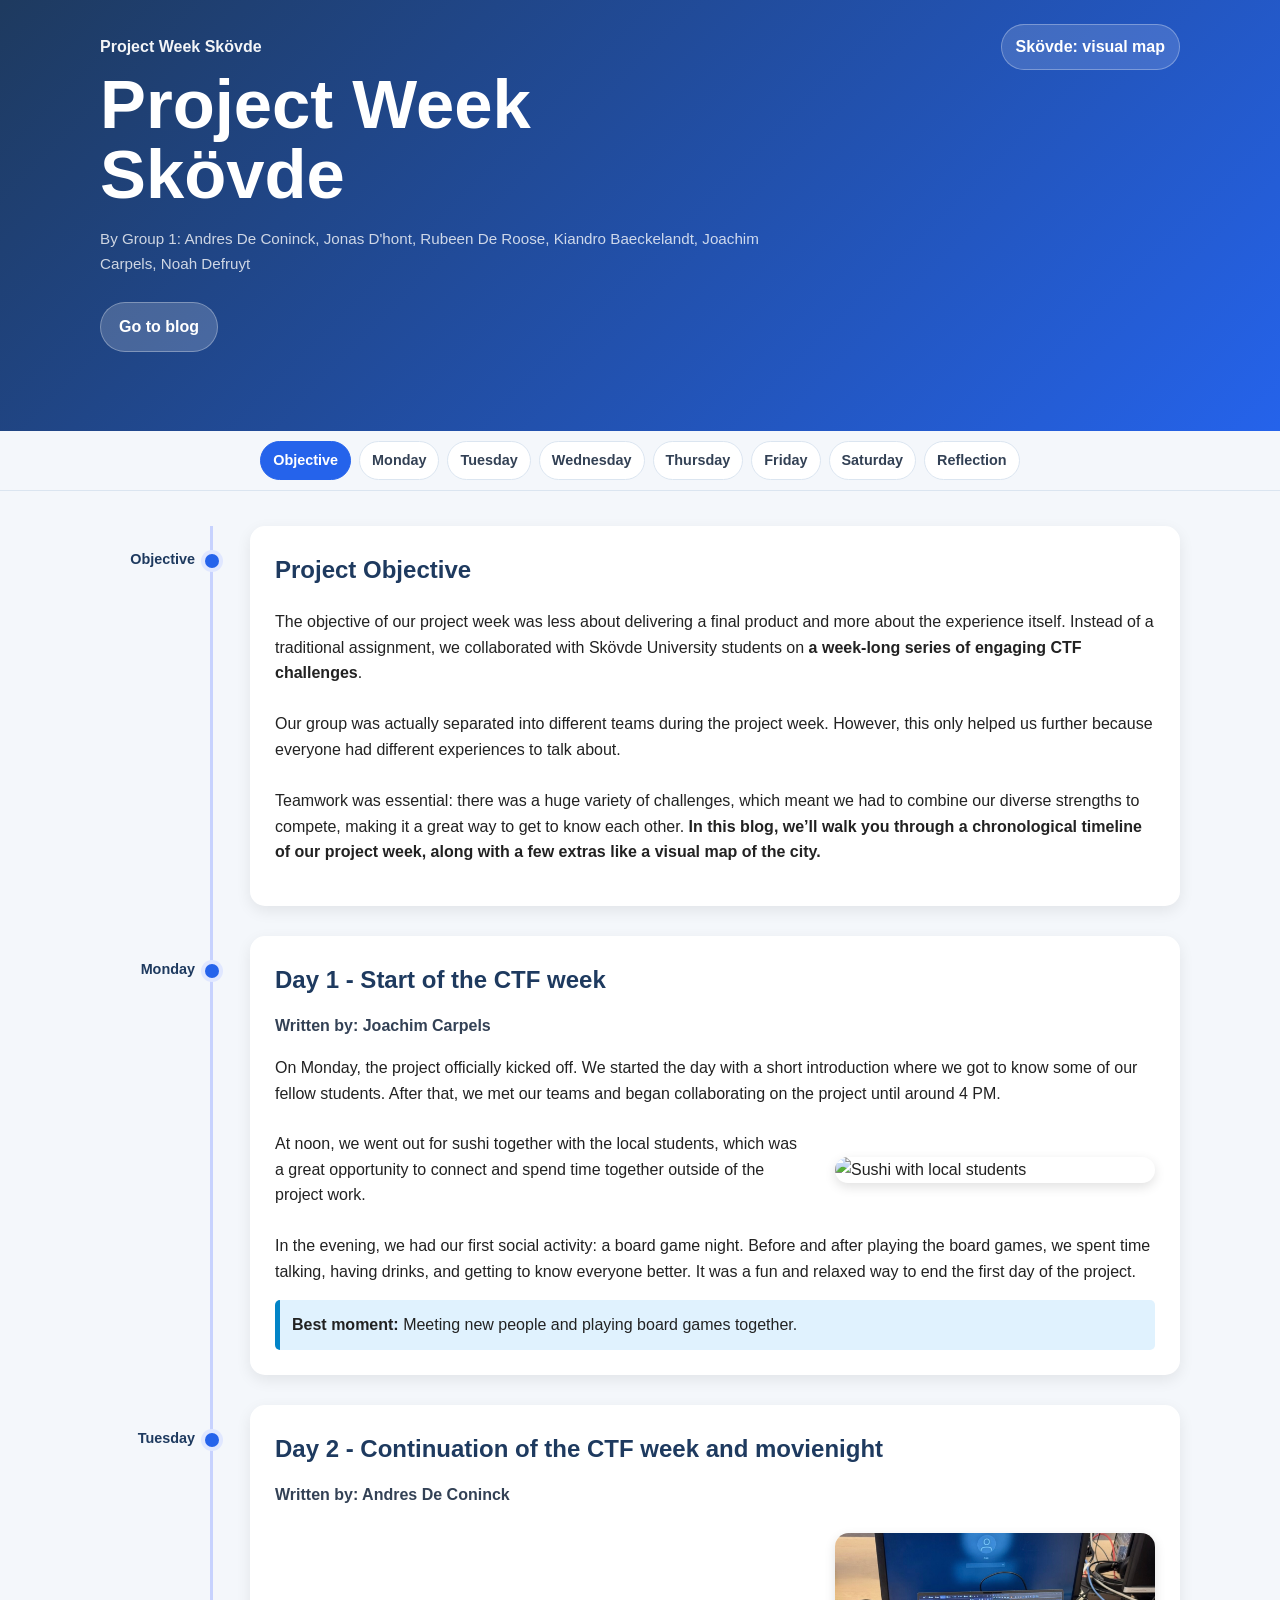
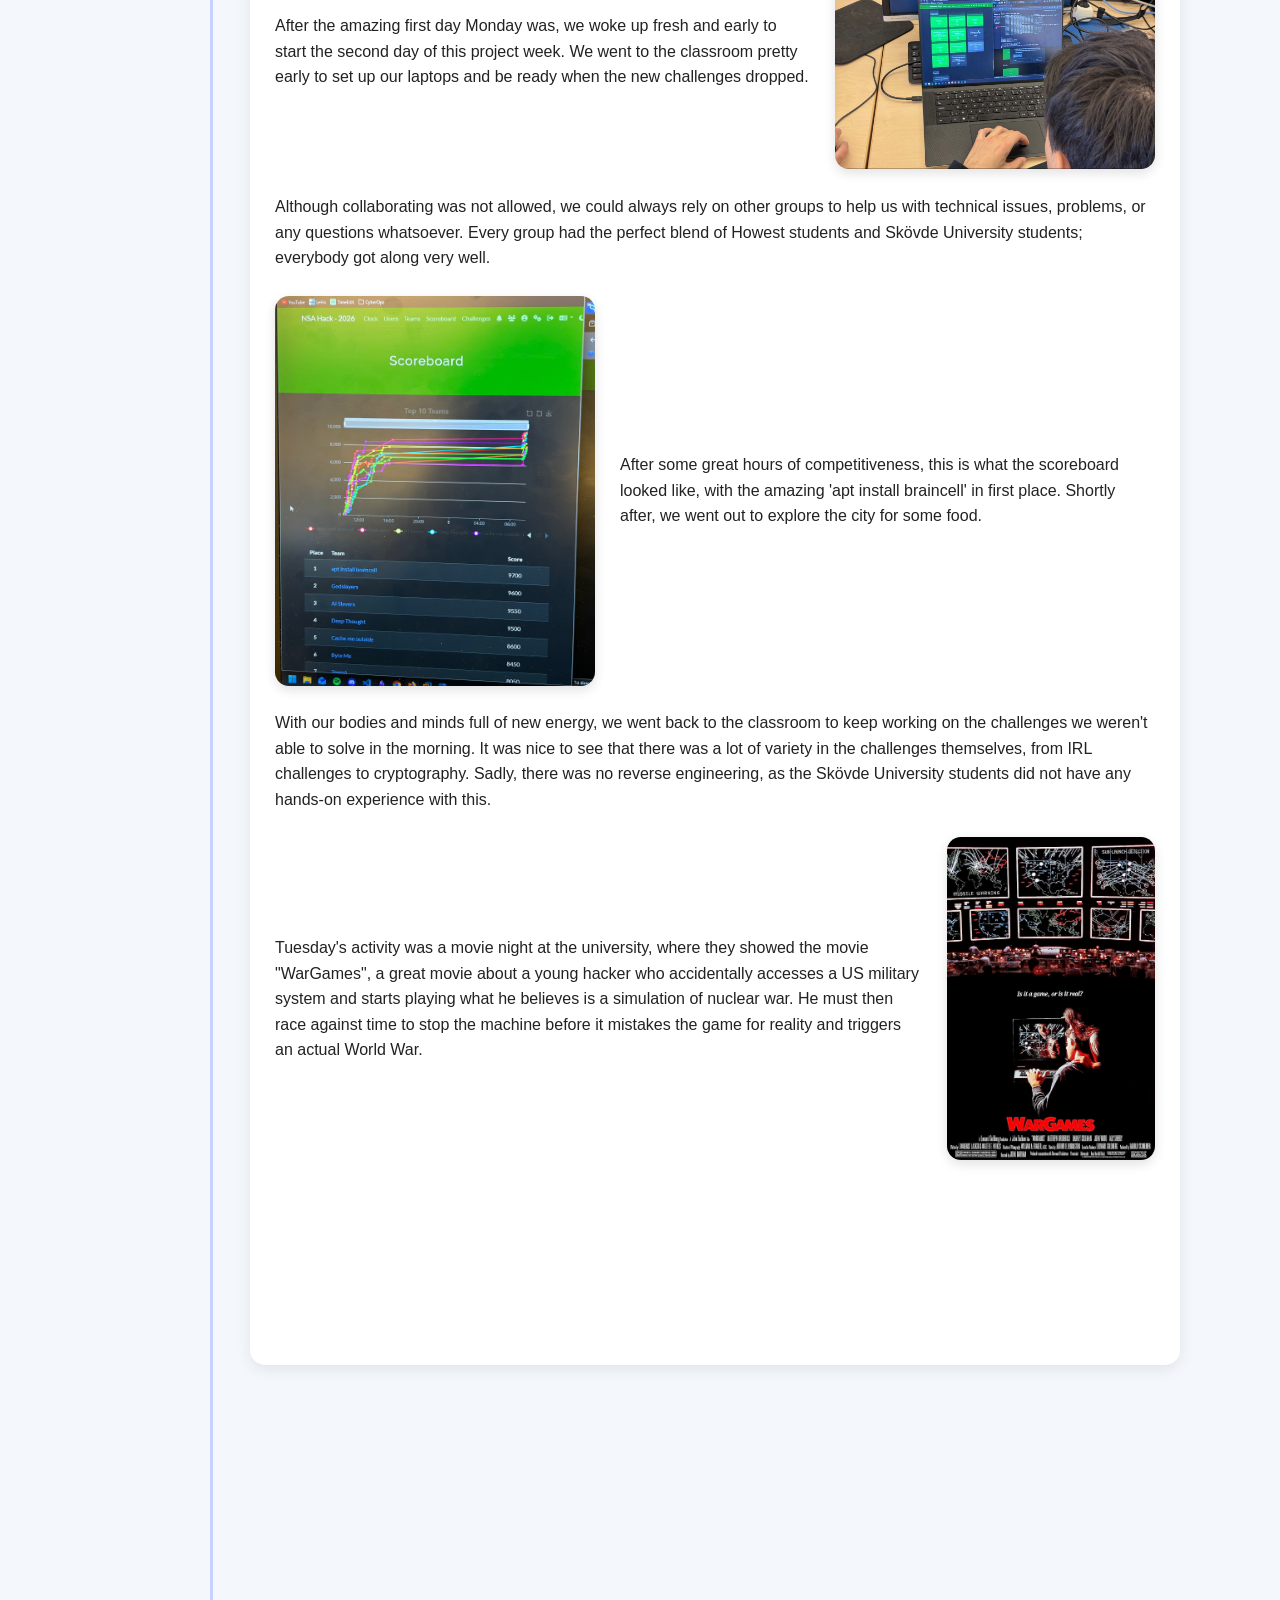
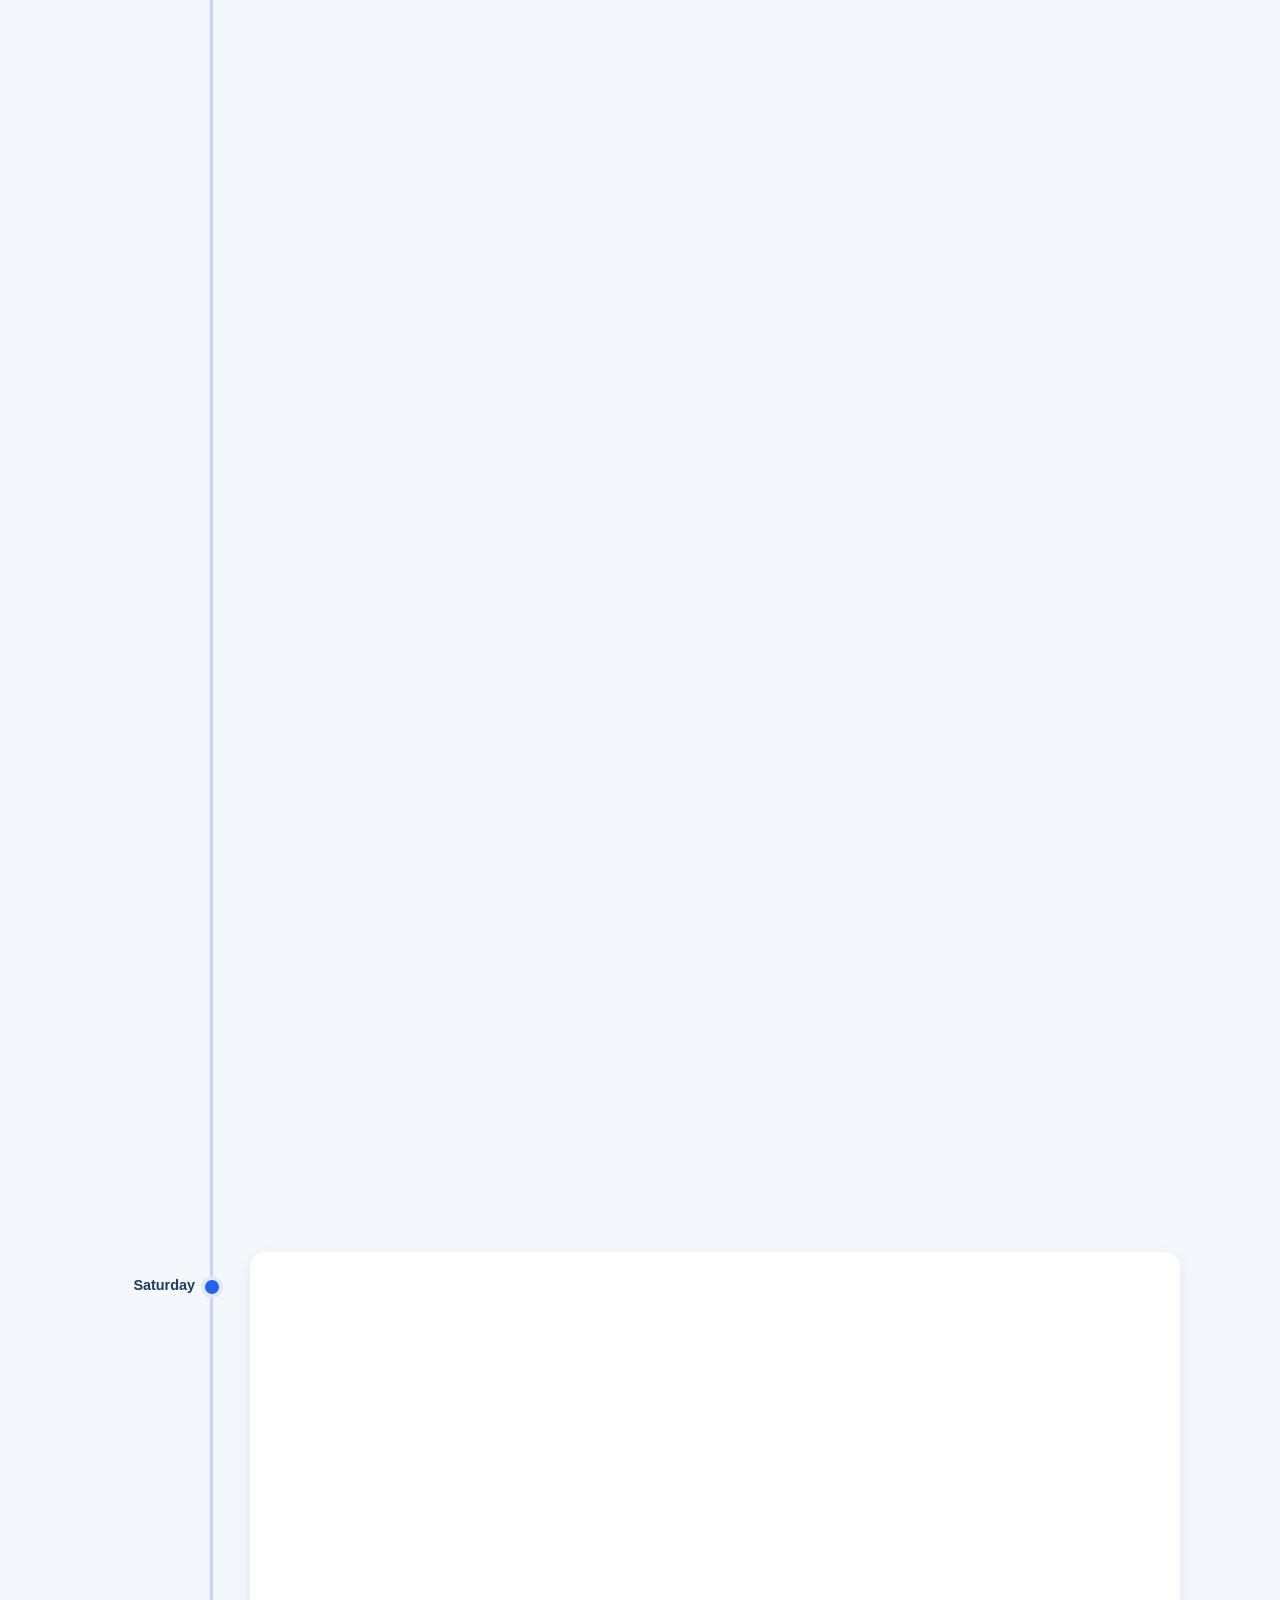
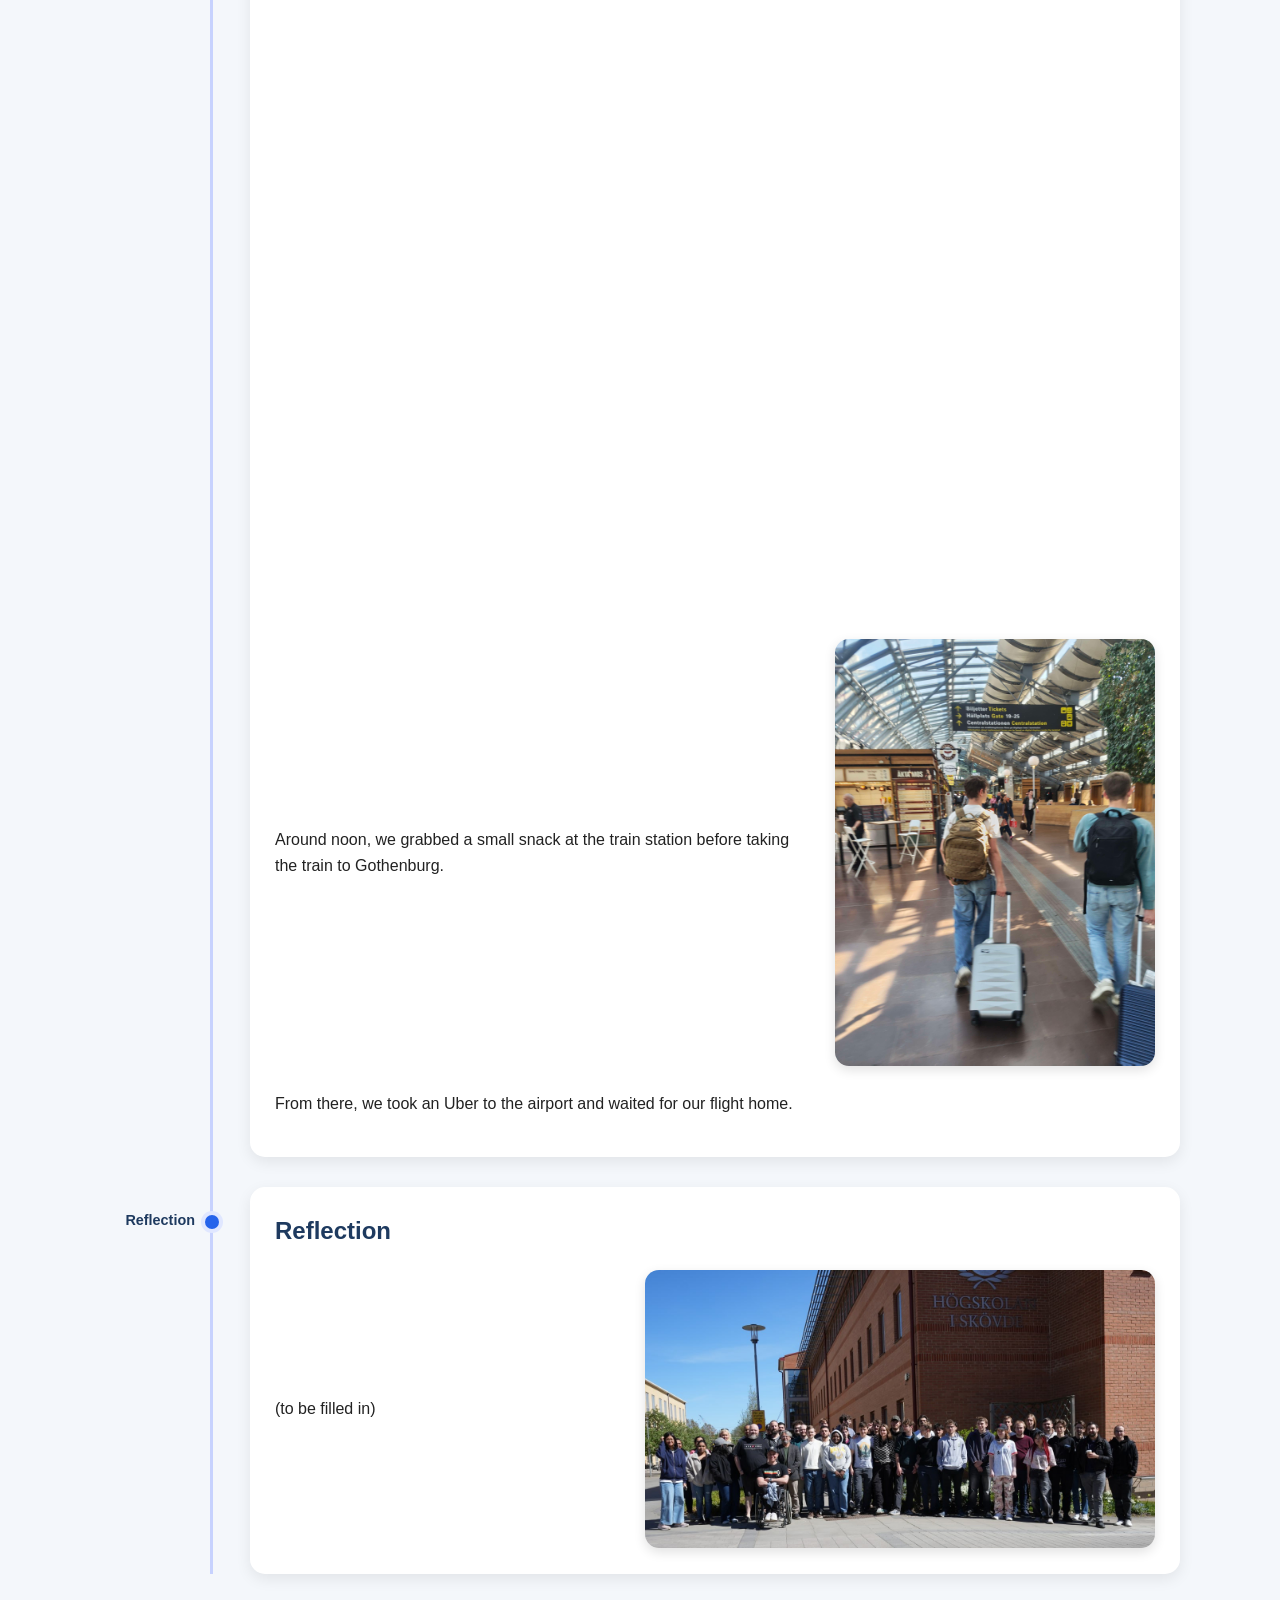
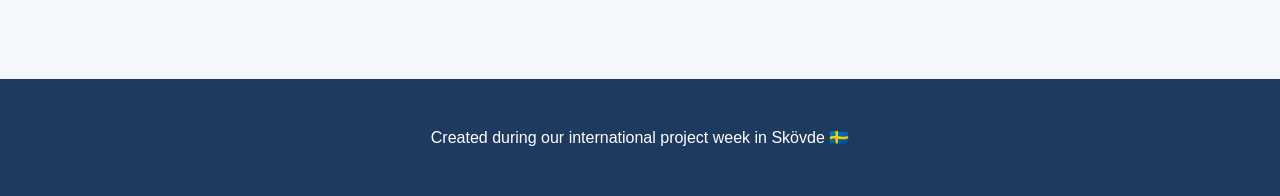
==== index.html @ 8e341cd7 "Animations added" ====
<!DOCTYPE html>
<html lang="en">
<head>
  <meta charset="UTF-8">
  <meta name="viewport" content="width=device-width, initial-scale=1.0">
  <title>Our International Project in Skövde</title>

  <style>
    body {
      font-family: Arial, sans-serif;
      background: #f4f7fb;
      color: #222;
      margin: 0;
      line-height: 1.6;
    }

    header {
      background: linear-gradient(135deg, #1e3a5f, #2563eb);
      color: white;
      padding: 24px 20px 72px;
    }

    .hero-inner {
      width: 90%;
      max-width: 1080px;
      margin: 0 auto;
    }

    .hero-top {
      display: flex;
      align-items: center;
      justify-content: space-between;
      gap: 12px;
    }

    .hero-brand {
      margin: 0;
      font-size: 1rem;
      font-weight: 700;
      opacity: 0.95;
    }

    .hero-kicker {
      margin: 64px 0 14px;
      font-size: 0.75rem;
      letter-spacing: 0.18em;
      text-transform: uppercase;
      color: #bfdbfe;
      font-weight: 700;
    }

    .hero-title {
      margin: 0;
      font-size: clamp(2.4rem, 6vw, 4.3rem);
      line-height: 1.03;
      max-width: 680px;
    }

    .hero-subtitle {
      margin: 18px 0 0;
      max-width: 680px;
      font-size: 1.12rem;
      color: rgba(255, 255, 255, 0.9);
    }

    .hero-author {
      margin: 16px 0 0;
      max-width: 680px;
      font-size: 0.95rem;
      color: rgba(255, 255, 255, 0.78);
    }

    .hero-cta-row {
      margin-top: 26px;
    }

    .hero-cta {
      display: inline-block;
      position: relative;
      overflow: hidden;
      text-decoration: none;
      font-weight: 700;
      background: rgba(255, 255, 255, 0.18);
      color: white;
      padding: 11px 18px;
      border-radius: 999px;
      border: 1px solid rgba(255, 255, 255, 0.3);
      transition: transform 0.18s ease, background 0.18s ease;
    }

    .hero-cta:hover {
      background: rgba(255, 255, 255, 0.28);
      transform: translateY(-1px);
    }

    .hero-cta:active {
      transform: scale(0.97);
    }

    .hero-cta.clicked {
      animation: ctaPulse 340ms ease;
    }

    .map-link {
      display: inline-block;
      background: rgba(255, 255, 255, 0.14);
      color: white;
      text-decoration: none;
      font-weight: 700;
      padding: 9px 14px;
      border-radius: 999px;
      border: 1px solid rgba(255, 255, 255, 0.3);
      transition: background 0.2s ease;
      white-space: nowrap;
    }

    .map-link:hover {
      background: rgba(255, 255, 255, 0.24);
    }

    .container {
      width: 90%;
      max-width: 1080px;
      margin: auto;
      padding: 35px 0;
    }

    .day-nav {
      position: sticky;
      top: 0;
      z-index: 1200;
      backdrop-filter: blur(6px);
      background: rgba(244, 247, 251, 0.92);
      border-bottom: 1px solid #dbe5f0;
    }

    .day-nav-inner {
      width: 90%;
      max-width: 1080px;
      margin: 0 auto;
      display: flex;
      justify-content: center;
      gap: 8px;
      overflow-x: auto;
      padding: 10px 0;
      scrollbar-width: thin;
    }

    .day-nav a {
      position: relative;
      overflow: hidden;
      text-decoration: none;
      color: #334155;
      font-weight: 700;
      font-size: 0.9rem;
      padding: 7px 12px;
      border-radius: 999px;
      white-space: nowrap;
      border: 1px solid #dbe5f0;
      background: white;
      transition: all 0.2s ease;
    }

    .day-nav a.active {
      color: white;
      background: #2563eb;
      border-color: #2563eb;
    }

    .day-nav a:active {
      transform: scale(0.97);
    }

    .day-nav a.clicked {
      animation: navPulse 280ms ease;
    }

    .timeline-page {
      position: relative;
      padding-left: 150px;
    }

    .timeline-page::before {
      content: "";
      position: absolute;
      left: 110px;
      top: 0;
      bottom: 0;
      width: 3px;
      background: #c7d2fe;
    }

    .day {
      position: relative;
      background: white;
      margin-bottom: 30px;
      padding: 25px;
      border-radius: 15px;
      box-shadow: 0 5px 15px rgba(0,0,0,0.08);
      scroll-margin-top: 70px;
    }

    .day.section-focus {
      animation: sectionGlow 700ms ease;
    }

    .reveal-on-scroll {
      opacity: 0;
      transform: translateY(22px);
      transition: opacity 0.55s ease, transform 0.55s ease;
      will-change: opacity, transform;
    }

    .reveal-on-scroll.is-visible {
      opacity: 1;
      transform: translateY(0);
    }

    .day::before {
      content: "";
      position: absolute;
      left: -45px;
      top: 28px;
      width: 14px;
      height: 14px;
      border-radius: 50%;
      background: #2563eb;
      box-shadow: 0 0 0 4px #e0e7ff;
    }

    .day::after {
      content: attr(data-day);
      position: absolute;
      left: -140px;
      top: 22px;
      width: 85px;
      text-align: right;
      font-size: 0.9rem;
      font-weight: 700;
      color: #1e3a5f;
    }

    .day h2 {
      margin-top: 0;
      color: #1e3a5f;
    }

    .written-by {
      margin: -6px 0 16px 0;
      font-weight: 700;
      color: #334155;
    }

    .image-row {
      display: flex;
      align-items: center;
      gap: 25px;
      margin: 25px 0;
    }

    .day .image-row:nth-of-type(odd) {
      flex-direction: row-reverse;
    }

    .image-row img {
      width: 320px;
      max-width: 100%;
      border-radius: 14px;
      box-shadow: 0 4px 12px rgba(0,0,0,0.12);
      cursor: zoom-in;
      transition: transform 0.18s ease, box-shadow 0.18s ease;
      transform: perspective(700px) rotateX(var(--tilt-x, 0deg)) rotateY(var(--tilt-y, 0deg)) scale(var(--img-scale, 1));
      transform-origin: center;
      will-change: transform;
    }

    .image-row img.wargames-img {
      width: 208px !important;
      max-width: 208px;
      height: auto;
    }

    .inline-day-img {
      width: 320px;
      max-width: 100%;
      margin-top: 12px;
      border-radius: 14px;
      box-shadow: 0 4px 12px rgba(0,0,0,0.12);
      cursor: zoom-in;
      transition: transform 0.18s ease, box-shadow 0.18s ease;
      transform: perspective(700px) rotateX(var(--tilt-x, 0deg)) rotateY(var(--tilt-y, 0deg)) scale(var(--img-scale, 1));
      transform-origin: center;
      will-change: transform;
    }

    .reflection-row {
      display: flex;
      align-items: center;
      gap: 28px;
      margin-top: 10px;
    }

    .reflection-row p {
      flex: 1;
      margin: 0;
    }

    .reflection-photo {
      width: 560px;
      max-width: 58%;
      border-radius: 14px;
      box-shadow: 0 4px 12px rgba(0,0,0,0.12);
      cursor: zoom-in;
      transition: transform 0.18s ease, box-shadow 0.18s ease;
      transform: perspective(700px) rotateX(var(--tilt-x, 0deg)) rotateY(var(--tilt-y, 0deg)) scale(var(--img-scale, 1));
      transform-origin: center;
      will-change: transform;
    }

    .image-row p {
      flex: 1;
      margin: 0;
    }

    .highlight {
      background: #e0f2fe;
      padding: 12px;
      border-left: 5px solid #0284c7;
      margin-top: 15px;
      border-radius: 5px;
    }

    footer {
      text-align: center;
      padding: 30px;
      background: #1e3a5f;
      color: white;
      margin-top: 40px;
    }

    .lightbox {
      position: fixed;
      inset: 0;
      display: none;
      align-items: center;
      justify-content: center;
      background: rgba(17, 24, 39, 0.9);
      z-index: 9999;
      padding: 24px;
    }

    .lightbox.open {
      display: flex;
    }

    .lightbox img {
      max-width: min(1100px, 95vw);
      max-height: 88vh;
      border-radius: 12px;
      box-shadow: 0 12px 28px rgba(0,0,0,0.45);
    }

    .lightbox-close {
      position: absolute;
      top: 16px;
      right: 18px;
      background: transparent;
      border: 0;
      color: white;
      font-size: 2rem;
      line-height: 1;
      cursor: pointer;
      padding: 4px;
    }

    .back-to-top {
      position: fixed;
      right: 18px;
      bottom: 20px;
      width: 46px;
      height: 46px;
      border-radius: 50%;
      border: none;
      background: #2563eb;
      color: white;
      font-size: 1.3rem;
      cursor: pointer;
      box-shadow: 0 8px 16px rgba(0,0,0,0.22);
      opacity: 0;
      transform: translateY(8px);
      pointer-events: none;
      transition: opacity 0.2s ease, transform 0.2s ease, background 0.2s ease;
      z-index: 1300;
    }

    .back-to-top.visible {
      opacity: 1;
      transform: translateY(0);
      pointer-events: auto;
    }

    .back-to-top:hover {
      background: #1d4ed8;
    }

    @keyframes navPulse {
      0% { transform: scale(1); }
      45% { transform: scale(1.06); }
      100% { transform: scale(1); }
    }

    @keyframes ctaPulse {
      0% { transform: scale(1); }
      45% { transform: scale(1.08); }
      100% { transform: scale(1); }
    }

    @keyframes sectionGlow {
      0% {
        box-shadow: 0 0 0 0 rgba(37, 99, 235, 0.25), 0 5px 15px rgba(0,0,0,0.08);
      }
      55% {
        box-shadow: 0 0 0 10px rgba(37, 99, 235, 0), 0 8px 22px rgba(37, 99, 235, 0.18);
      }
      100% {
        box-shadow: 0 5px 15px rgba(0,0,0,0.08);
      }
    }

    @media (max-width: 700px) {
      header {
        padding-bottom: 46px;
      }

      .hero-kicker {
        margin-top: 38px;
      }

      .hero-top {
        flex-wrap: wrap;
      }

      .hero-author {
        font-size: 0.88rem;
      }

      .timeline-page {
        padding-left: 0;
      }

      .timeline-page::before {
        display: none;
      }

      .day::before,
      .day::after {
        display: none;
      }

      .reveal-on-scroll {
        transform: translateY(16px);
      }

      .day-nav-inner {
        width: 94%;
      }

      .image-row {
        flex-direction: column;
        align-items: flex-start;
      }

      .reflection-row {
        flex-direction: column;
        align-items: flex-start;
      }

      .reflection-photo {
        width: 100%;
        max-width: 100%;
      }

      .day .image-row:nth-of-type(odd) {
        flex-direction: column;
      }

      .image-row img {
        width: 100%;
      }

      .image-row img.wargames-img {
        width: 50% !important;
        max-width: 50%;
      }
    }
  </style>
</head>

<body>

  <header>
    <div class="hero-inner">
      <div class="hero-top">
        <p class="hero-brand">Project Week Skövde</p>
        <a class="map-link" href="./skovde-visualised.html">Skövde: visual map</a>
      </div>
      <h1 class="hero-title">Project Week<br>Skövde</h1>
      <p class="hero-author">By Group 1: Andres De Coninck, Jonas D'hont, Rubeen De Roose, Kiandro Baeckelandt, Joachim Carpels, Noah Defruyt</p>
      <div class="hero-cta-row">
        <a class="hero-cta" href="#objective">Go to blog</a>
      </div>
    </div>
  </header>

  <nav class="day-nav" aria-label="Day progress navigation">
    <div class="day-nav-inner">
      <a href="#objective" data-target="objective">Objective</a>
      <a href="#monday" data-target="monday">Monday</a>
      <a href="#tuesday" data-target="tuesday">Tuesday</a>
      <a href="#wednesday" data-target="wednesday">Wednesday</a>
      <a href="#thursday" data-target="thursday">Thursday</a>
      <a href="#friday" data-target="friday">Friday</a>
      <a href="#saturday" data-target="saturday">Saturday</a>
      <a href="#reflection" data-target="reflection">Reflection</a>
    </div>
  </nav>

  <div class="container">
    <div class="timeline-page">
    <div class="day" id="objective" data-day="Objective">
      <h2>Project Objective</h2>
      <p>The objective of our project week was less about delivering a final product and more about the experience itself. Instead of a traditional assignment, we collaborated with Skövde University students on <strong>a week-long series of engaging CTF challenges</strong>. <br>
        <br>
        Our group was actually separated into different teams during the project week. However, this only helped us further because everyone had different experiences to talk about. <bR>
        <br>
        Teamwork was essential: there was a huge variety of challenges, which meant we had to combine our diverse strengths to compete, making it a great way to get to know each other. <strong>In this blog, we’ll walk you through a chronological timeline of our project week, along with a few extras like a visual map of the city.</strong></p>
    </div>

    <div class="day" id="monday" data-day="Monday">
      <h2>Day 1 - Start of the CTF week</h2>
      <p class="written-by">Written by: Joachim Carpels</p>

      <p>
      On Monday, the project officially kicked off. We started the day with a short introduction where we got to know some of our fellow students. After that, we met our teams and began collaborating on the project until around 4 PM.
      </p>

      <div class="image-row">
        <img src="./images/sushi.jpg" alt="Sushi with local students">

        <p>
        At noon, we went out for sushi together with the local students, which was a great opportunity to connect and spend time together outside of the project work.
        </p>
      </div>

      <p>
      In the evening, we had our first social activity: a board game night. Before and after playing the board games, we spent time talking, having drinks, and getting to know everyone better. It was a fun and relaxed way to end the first day of the project.
      </p>

      <div class="highlight">
        <strong>Best moment:</strong> Meeting new people and playing board games together.
      </div>
    </div>

    <div class="day" id="tuesday" data-day="Tuesday">
      <h2>Day 2 - Continuation of the CTF week and movienight</h2>
      <p class="written-by">Written by: Andres De Coninck </p>
      <div class="image-row">
        <img src="./images/dinsdag4.jpg" alt="Tuesday challenge setup and work">
        <p>
          After the amazing first day Monday was, we woke up fresh and early to start the second day of this project week. We went to the classroom pretty early to set up our laptops and be ready when the new challenges dropped.
        </p>
      </div>

      <p>
        Although collaborating was not allowed, we could always rely on other groups to help us with technical issues, problems, or any questions whatsoever. Every group had the perfect blend of Howest students and Skövde University students; everybody got along very well.
      </p>

      <div class="image-row">
        <img src="./images/dinsdag1.jpg" alt="CTF scoreboard on Tuesday">
        <p>
          After some great hours of competitiveness, this is what the scoreboard looked like, with the amazing 'apt install braincell' in first place. Shortly after, we went out to explore the city for some food.
        </p>
      </div>

      <p>
        With our bodies and minds full of new energy, we went back to the classroom to keep working on the challenges we weren't able to solve in the morning. It was nice to see that there was a lot of variety in the challenges themselves, from IRL challenges to cryptography. Sadly, there was no reverse engineering, as the Skövde University students did not have any hands-on experience with this.
      </p>

      <div class="image-row">
        <img class="wargames-img" src="./images/wargames.jpg" alt='Movie night showing "WarGames"'>
        <p>
          Tuesday's activity was a movie night at the university, where they showed the movie "WarGames", a great movie about a young hacker who accidentally accesses a US military system and starts playing what he believes is a simulation of nuclear war. He must then race against time to stop the machine before it mistakes the game for reality and triggers an actual World War.
        </p>
      </div>

      <p>
        As attending the movie night was not mandatory, some people decided to go out and explore the city of Skövde some more, as it was a very beautiful day.<br>
        <img class="inline-day-img" src="./images/dinsdag5.jpg" alt="Exploring the city of Skövde on Tuesday">
      </p>

      <div class="highlight">
        <strong>My favorite moment of the day:</strong> Solving problems together in an international team.
      </div>
    </div>

     <div class="day" id="wednesday" data-day="Wednesday">
      <h2>Day 3 - More fun challenges and exploring the city at night</h2>
      <p class="written-by">Written by: Kiandro Baeckelandt</p>
 
      <p>
      By Wednesday, the team had truly found its rhythm. We spent the morning back at the university, where a fresh batch of Capture The Flag challenges had just been released.
      </p>
 
      <div class="image-row">
        <img src="./images/chicken-katsu.jpg" alt="Chicken katsu lunch in Skövde">
 
        <p>
        For lunch, we returned to the sushi restaurant we had visited on Monday, since the food there had been excellent. This time, however, we were curious to try something different from the menu. 
        Therefore, we ordered chicken katsu: crispy breaded chicken served with rice and a rich, savoury sauce. 
        It quickly became one of the culinary highlights of the trip.
        </p>
      </div>
 
      <p>
      After an afternoon of solving more CTF challenges, we were ready for the evening activity: a pub night. Before heading out, however, we stopped by Systembolaget, the state-owned liquor store, to buy a few drinks for predrinking at our accommodation. 
      Beer prices in Swedish bars are remarkably high, and although the student café charged less than a regular bar, the cost still added up quickly.
      </p>
 
      <p>
      Once we felt ready, we walked over to a local student café. The atmosphere there was relaxed and welcoming, and we spent a couple of hours chatting and enjoying the company of the other students. 
      Unfortunately, the café closed at 11 PM, so we decided to continue our evening in the city centre.
      </p>
 
      <p>
      Downtown, however, the mood shifted noticeably. 
      A large group of off-duty soldiers was present, and although we tried to keep to ourselves, the situation gradually became uncomfortable. 
      Out of caution, we chose to leave early and walk back to our accommodation together as a group.
      </p>
 
      <div class="highlight">
        <strong>Favorite place:</strong> Rådhuscaféet.
      </div>
    </div>

    <div class="day" id="thursday" data-day="Thursday">
      <h2>Day 4 - Grinding CTF again</h2>
      <p class="written-by">Written by: Rubeen De Roose</p>
      <p>ToDo</p>

      <div class="highlight">
        <strong>Team achievement:</strong> Completing our presentation/project.
      </div>
    </div>

    <div class="day" id="friday" data-day="Friday">
      <h2>Day 5 - Who will win?</h2>
      <p class="written-by">Written by: Noah Defruyt</p>
      <p>ToDo</p>

      <div class="highlight">
        <strong>Proud moment:</strong> Presenting in front of everyone.
      </div>
    </div>

    <div class="day" id="saturday" data-day="Saturday">
      <h2>Day 6 - Goodbye Sweden</h2>
      <p class="written-by">Written by: Jonas D'hont</p>
  
      <div class="image-row">
        <img src="./images/yummy_croque.jpg" alt="Grilled cheese sandwiches">
        <p>
          We woke up at around 10 AM and made some grilled cheese sandwiches for breakfast.
        </p>
      </div>

      <div class="image-row">
        <img src="./images/bubs.jpg" alt="Candy from a Swedish candy store">

        <p>
          Two people from our group went to a candy store to buy sweets for their mothers. Since it was Mother’s Day the next day, they thought it would make a nice gift.
        </p>
      </div>
  
      <div class="image-row">
        <img src="./images/gothenburg_station.jpg" alt="Gothenburg train station">

        <p>
          Around noon, we grabbed a small snack at the train station before taking the train to Gothenburg.
        </p>
      </div>
  
      <p>
        From there, we took an Uber to the airport and waited for our flight home.
      </p>
  
    </div>

    <div class="day" id="reflection" data-day="Reflection">
      <h2>Reflection</h2>
      <div class="reflection-row">
        <p>(to be filled in)</p>
        <img class="reflection-photo" src="./images/groepsfoto.JPEG" alt="Group photo at Högskolan i Skövde">
      </div>
    </div>

    </div>

  </div>

  <div class="lightbox" id="lightbox" aria-hidden="true">
    <button class="lightbox-close" id="lightboxClose" aria-label="Close image preview">&times;</button>
    <img id="lightboxImage" src="" alt="">
  </div>

  <button class="back-to-top" id="backToTop" aria-label="Back to top">↑</button>

  <footer>
    <p>Created during our international project week in Skövde 🇸🇪</p>
  </footer>

  <script>
    const lightbox = document.getElementById("lightbox");
    const lightboxImage = document.getElementById("lightboxImage");
    const lightboxClose = document.getElementById("lightboxClose");
    const zoomableImages = document.querySelectorAll(".day img");
    const dayNavLinks = document.querySelectorAll(".day-nav a");
    const daySections = document.querySelectorAll(".day[id]");
    const backToTop = document.getElementById("backToTop");
    const heroCta = document.querySelector(".hero-cta");
    const revealTargets = document.querySelectorAll(".day, .day h2, .day p, .image-row, .highlight, .reflection-row, .written-by");

    function closeLightbox() {
      lightbox.classList.remove("open");
      lightbox.setAttribute("aria-hidden", "true");
      lightboxImage.src = "";
      lightboxImage.alt = "";
    }

    revealTargets.forEach((el) => {
      el.classList.add("reveal-on-scroll");
    });

    const revealObserver = new IntersectionObserver(
      (entries, observer) => {
        entries.forEach((entry) => {
          if (entry.isIntersecting) {
            entry.target.classList.add("is-visible");
            observer.unobserve(entry.target);
          }
        });
      },
      { threshold: 0.08, rootMargin: "0px 0px -8% 0px" }
    );

    revealTargets.forEach((el) => revealObserver.observe(el));

    function flashSection(sectionId) {
      const target = document.getElementById(sectionId);
      if (!target) return;
      target.classList.remove("section-focus");
      void target.offsetWidth;
      target.classList.add("section-focus");
    }

    zoomableImages.forEach((img) => {
      img.addEventListener("mousemove", (event) => {
        const rect = img.getBoundingClientRect();
        const relX = (event.clientX - rect.left) / rect.width;
        const relY = (event.clientY - rect.top) / rect.height;
        const rotateY = (relX - 0.5) * 8;
        const rotateX = (0.5 - relY) * 8;

        img.style.setProperty("--tilt-x", `${rotateX}deg`);
        img.style.setProperty("--tilt-y", `${rotateY}deg`);
        img.style.setProperty("--img-scale", "1.06");
        img.style.boxShadow = "0 10px 22px rgba(0,0,0,0.2)";
      });

      img.addEventListener("mouseleave", () => {
        img.style.setProperty("--tilt-x", "0deg");
        img.style.setProperty("--tilt-y", "0deg");
        img.style.setProperty("--img-scale", "1");
        img.style.boxShadow = "0 4px 12px rgba(0,0,0,0.12)";
      });

      img.addEventListener("click", () => {
        lightboxImage.src = img.src;
        lightboxImage.alt = img.alt || "Expanded image";
        lightbox.classList.add("open");
        lightbox.setAttribute("aria-hidden", "false");
      });
    });

    lightboxClose.addEventListener("click", closeLightbox);

    lightbox.addEventListener("click", (event) => {
      if (event.target === lightbox) {
        closeLightbox();
      }
    });

    document.addEventListener("keydown", (event) => {
      if (event.key === "Escape" && lightbox.classList.contains("open")) {
        closeLightbox();
      }
    });

    function setActiveNav(targetId) {
      dayNavLinks.forEach((link) => {
        link.classList.toggle("active", link.dataset.target === targetId);
      });
    }

    function updateActiveSection() {
      const nav = document.querySelector(".day-nav");
      const markerY = (nav ? nav.getBoundingClientRect().bottom : 0) + 20;
      let currentId = null;
      const lastSection = daySections[daySections.length - 1];

      if (window.innerHeight + window.scrollY >= document.body.offsetHeight - 6) {
        setActiveNav(lastSection.id);
        return;
      }

      for (const section of daySections) {
        const rect = section.getBoundingClientRect();
        if (rect.top <= markerY && rect.bottom > markerY) {
          currentId = section.id;
          break;
        }
      }

      if (!currentId) {
        let closestSection = daySections[0];
        let closestDistance = Infinity;

        daySections.forEach((section) => {
          const distance = Math.abs(section.getBoundingClientRect().top - markerY);
          if (distance < closestDistance) {
            closestDistance = distance;
            closestSection = section;
          }
        });

        currentId = closestSection.id;
      }

      setActiveNav(currentId);
    }

    dayNavLinks.forEach((link) => {
      link.addEventListener("click", (event) => {
        event.preventDefault();

        const targetId = link.dataset.target;
        const targetSection = document.getElementById(targetId);

        if (targetSection) {
          targetSection.scrollIntoView({ behavior: "smooth", block: "start" });
        }

        link.classList.remove("clicked");
        void link.offsetWidth;
        link.classList.add("clicked");
        setActiveNav(targetId);
        requestAnimationFrame(() => {
          updateActiveSection();
          flashSection(targetId);
        });
      });
    });

    if (heroCta) {
      heroCta.addEventListener("click", (event) => {
        event.preventDefault();

        const ctaTargetId = heroCta.getAttribute("href")?.replace("#", "");
        const ctaTarget = ctaTargetId ? document.getElementById(ctaTargetId) : null;

        if (ctaTarget) {
          ctaTarget.scrollIntoView({ behavior: "smooth", block: "start" });
        }

        heroCta.classList.remove("clicked");
        void heroCta.offsetWidth;
        heroCta.classList.add("clicked");

        if (ctaTargetId) {
          requestAnimationFrame(() => flashSection(ctaTargetId));
        }
      });
    }

    updateActiveSection();

    window.addEventListener("scroll", () => {
      updateActiveSection();
      if (window.scrollY > 500) {
        backToTop.classList.add("visible");
      } else {
        backToTop.classList.remove("visible");
      }
    });

    backToTop.addEventListener("click", () => {
      window.scrollTo({ top: 0, behavior: "smooth" });
    });
  </script>

</body>
</html>
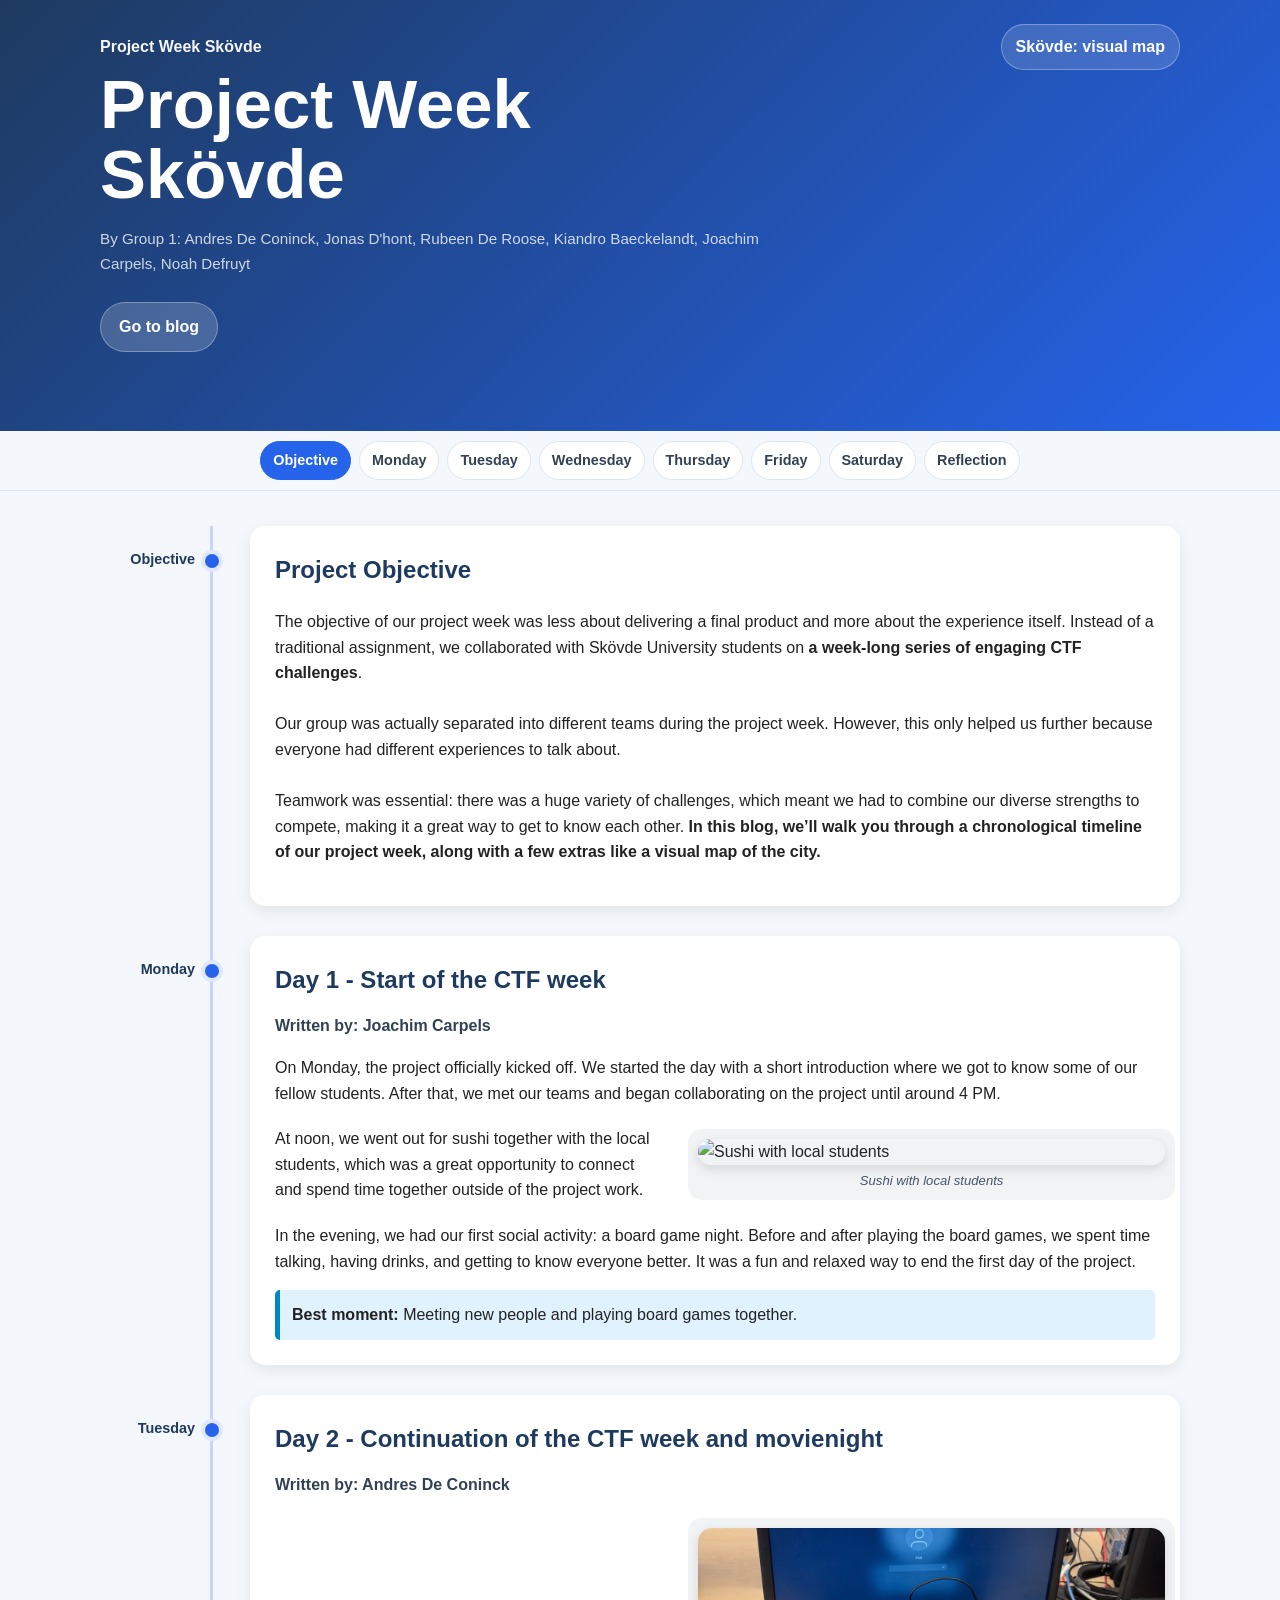
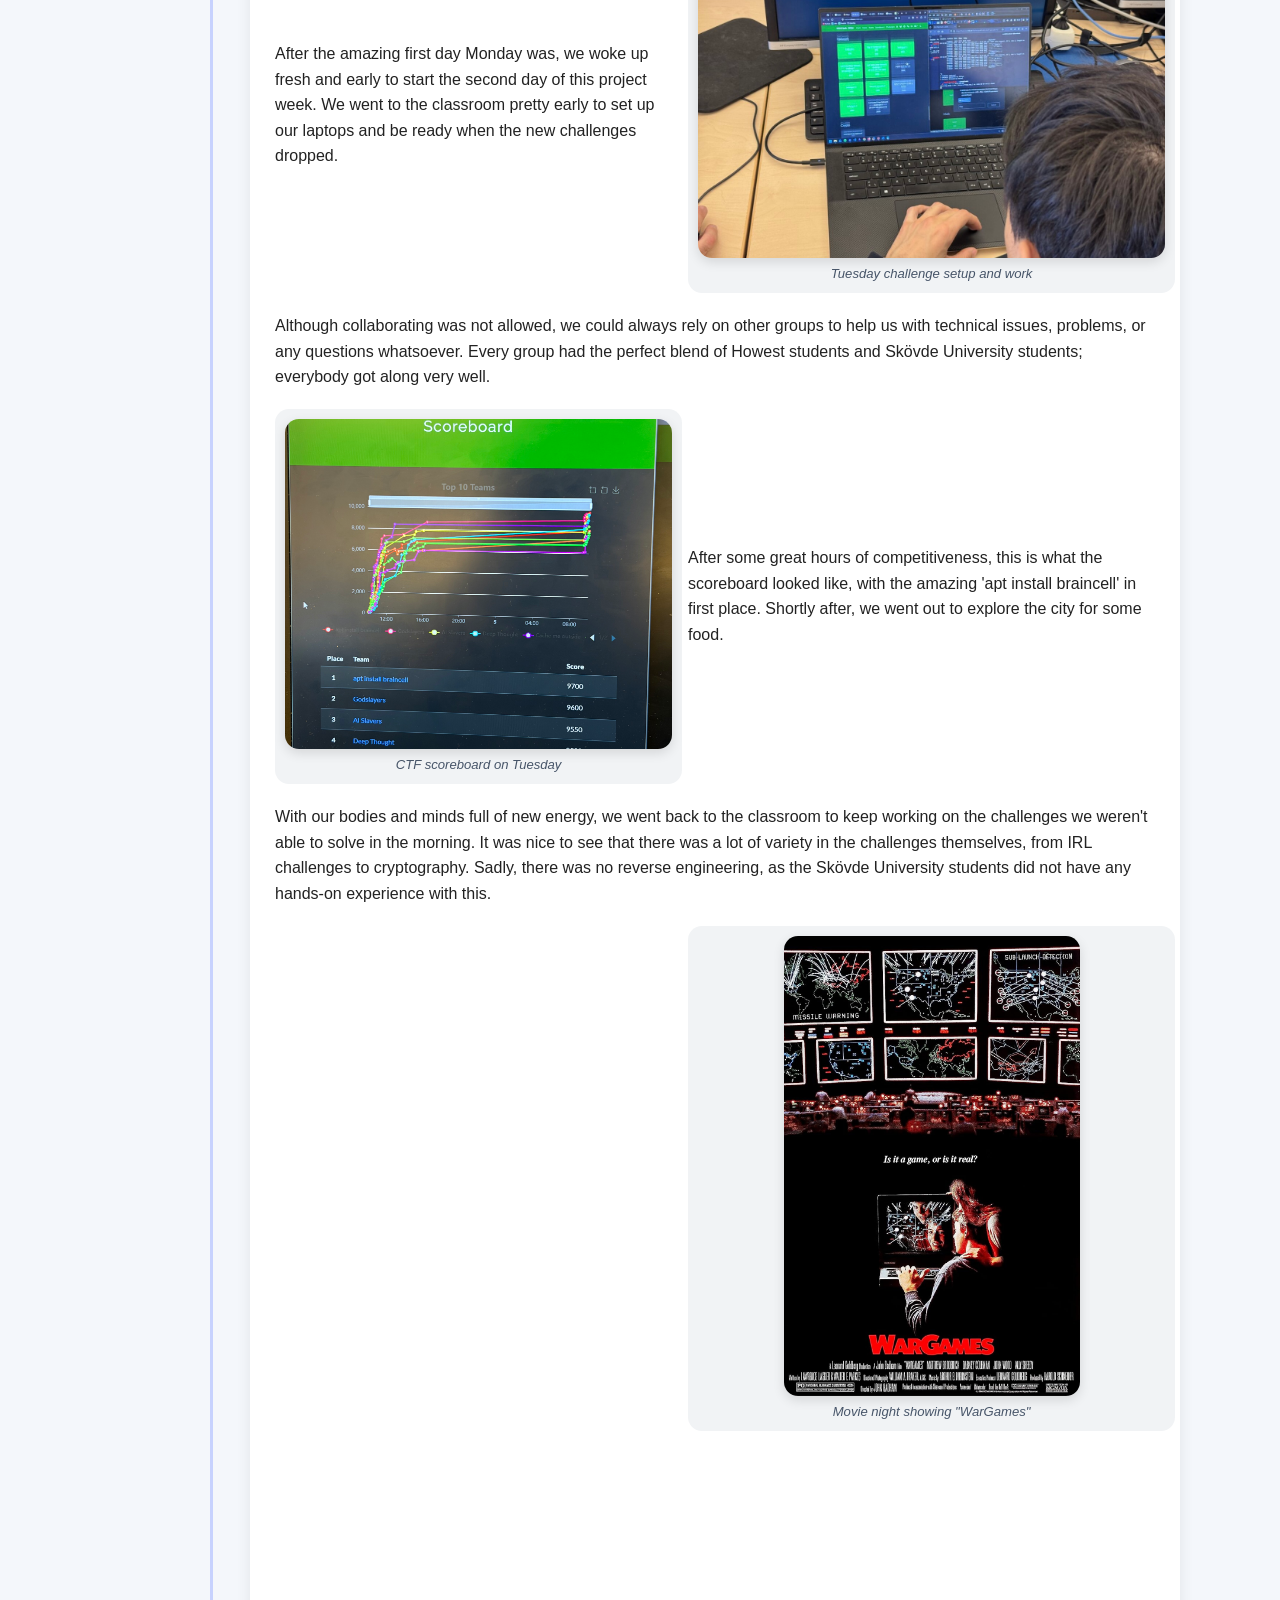
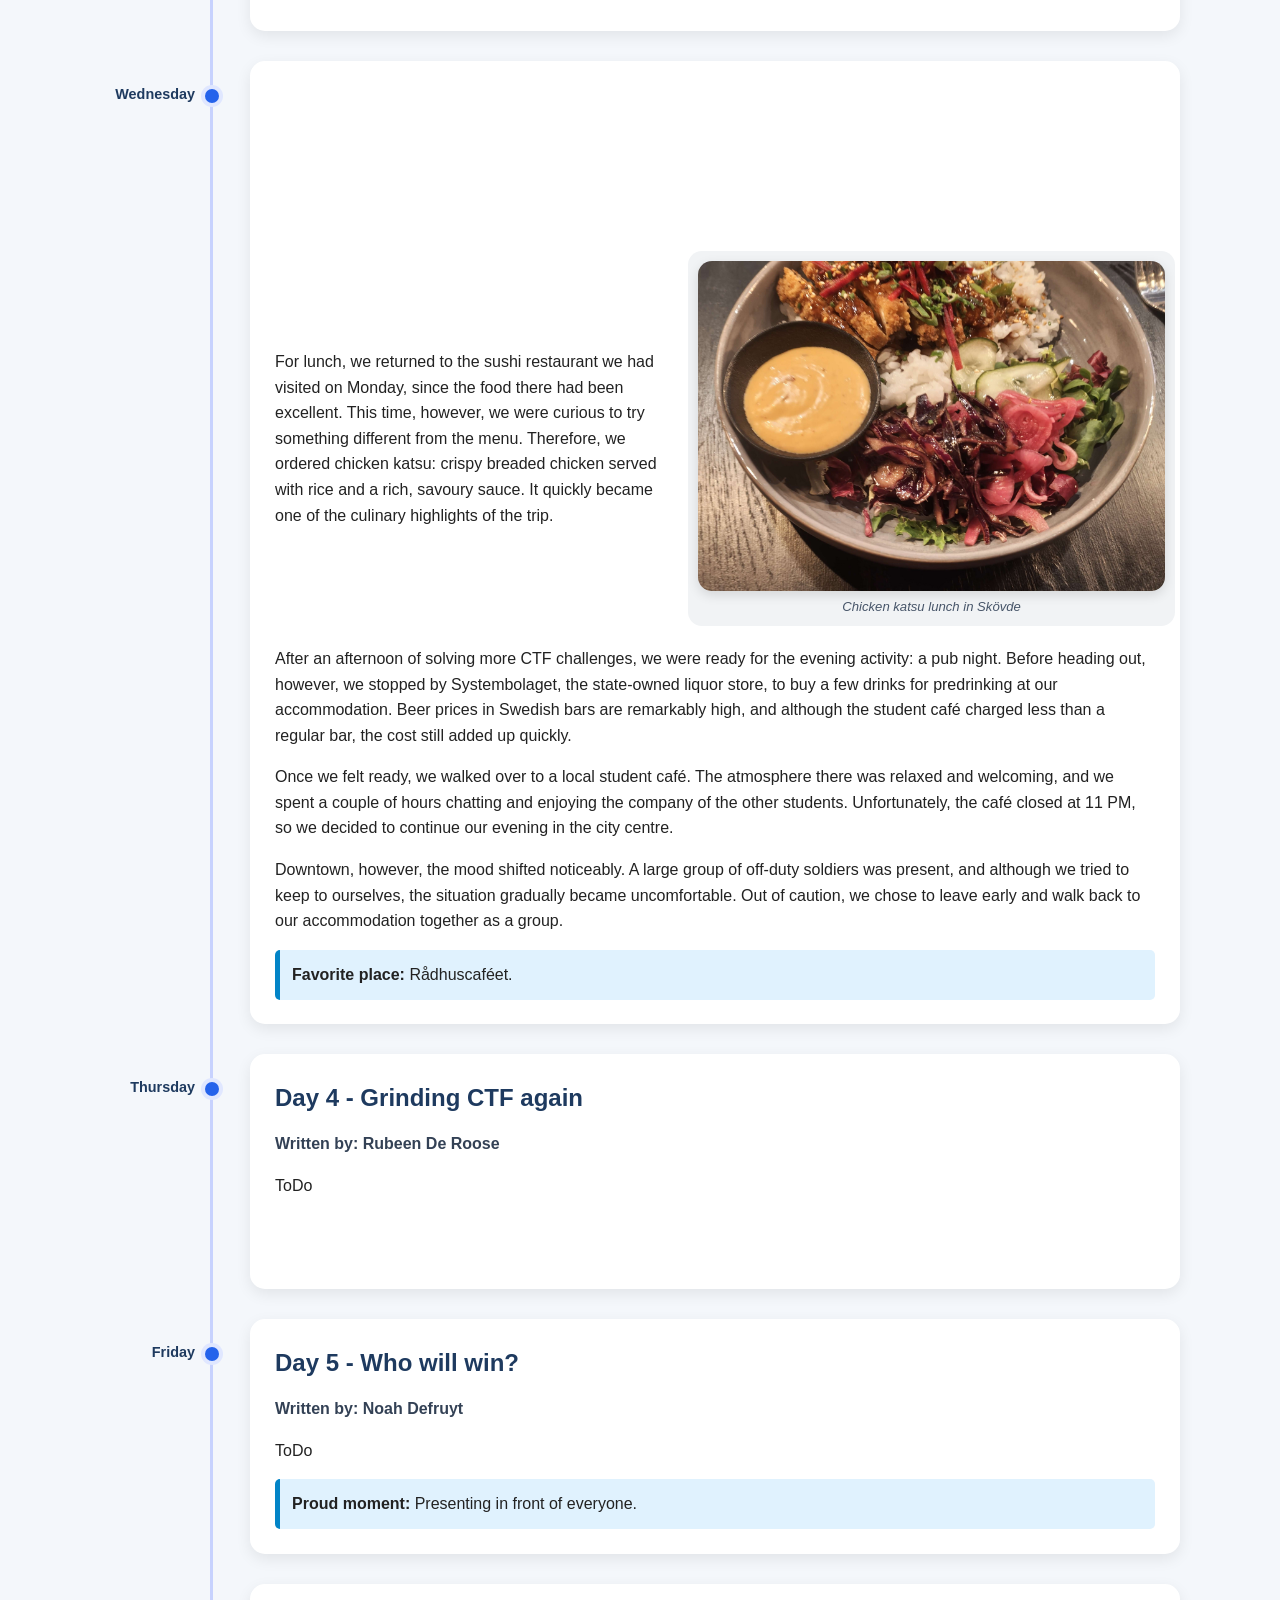
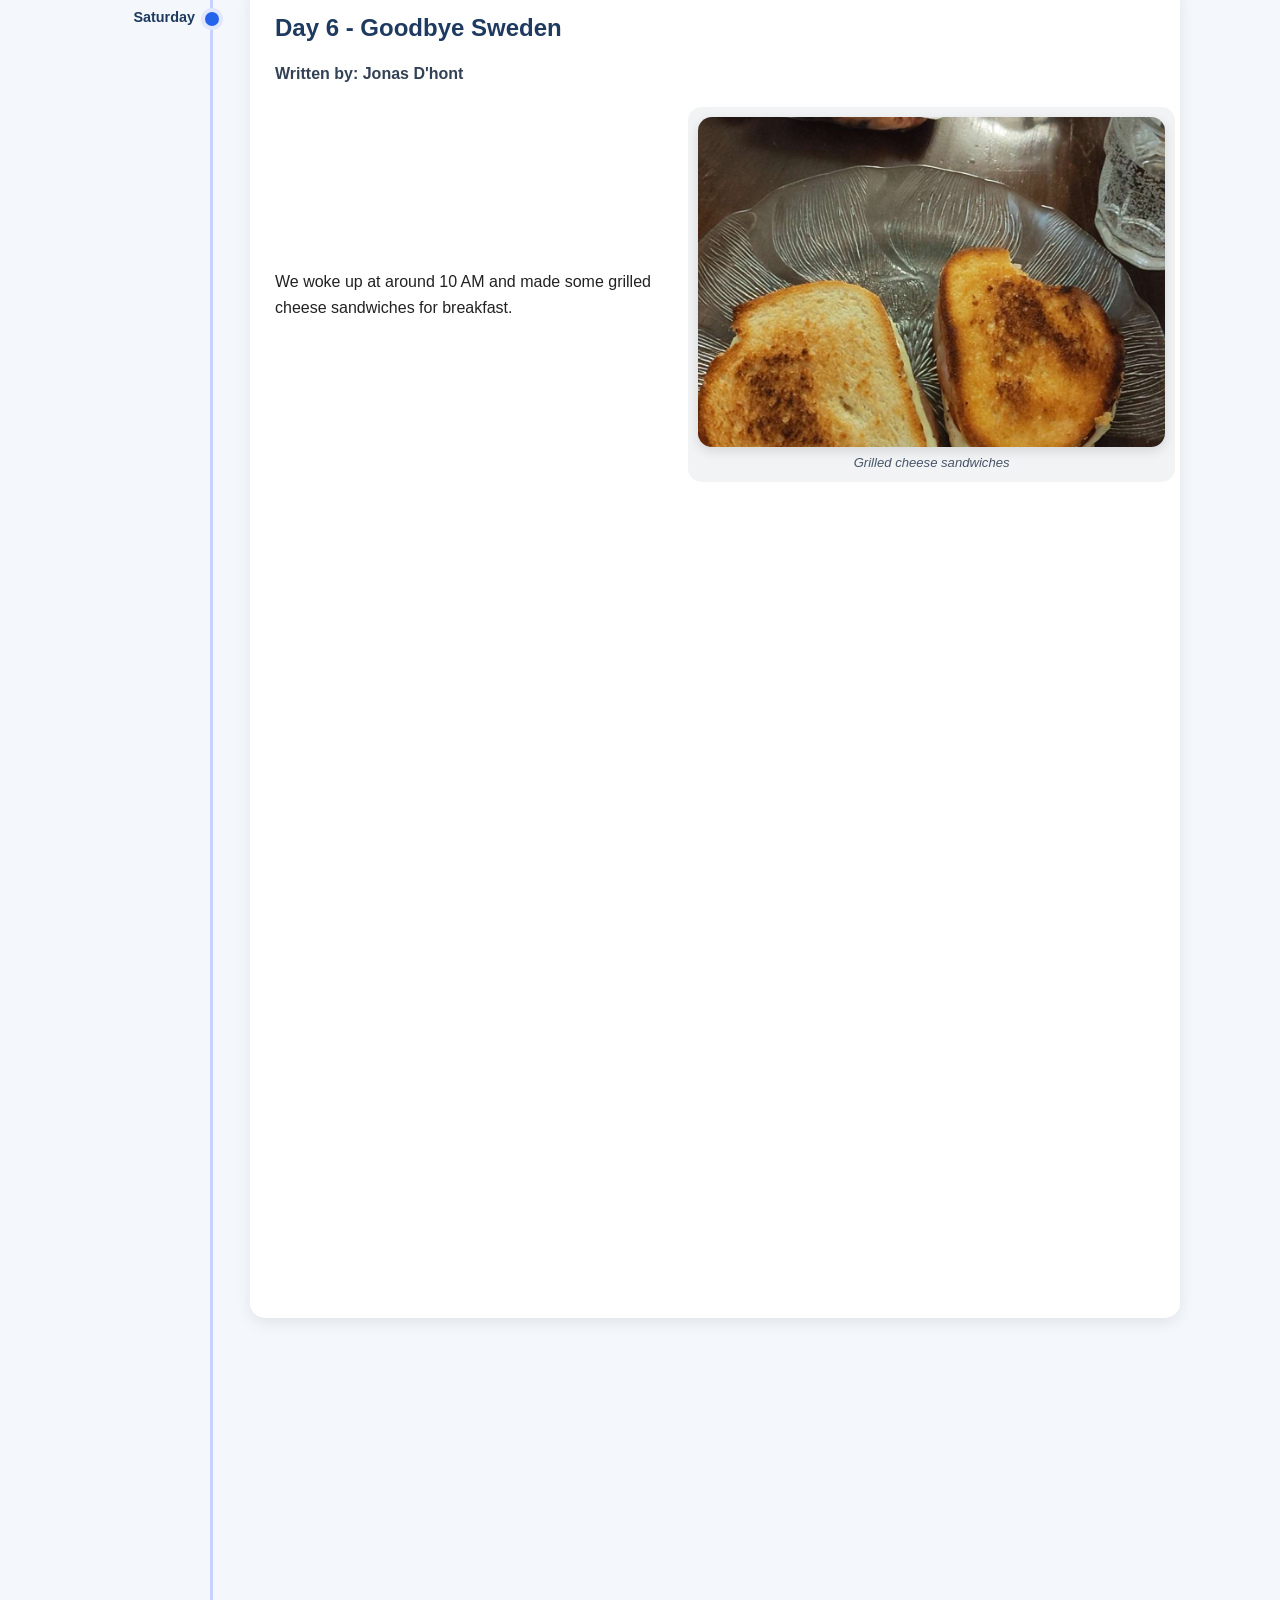
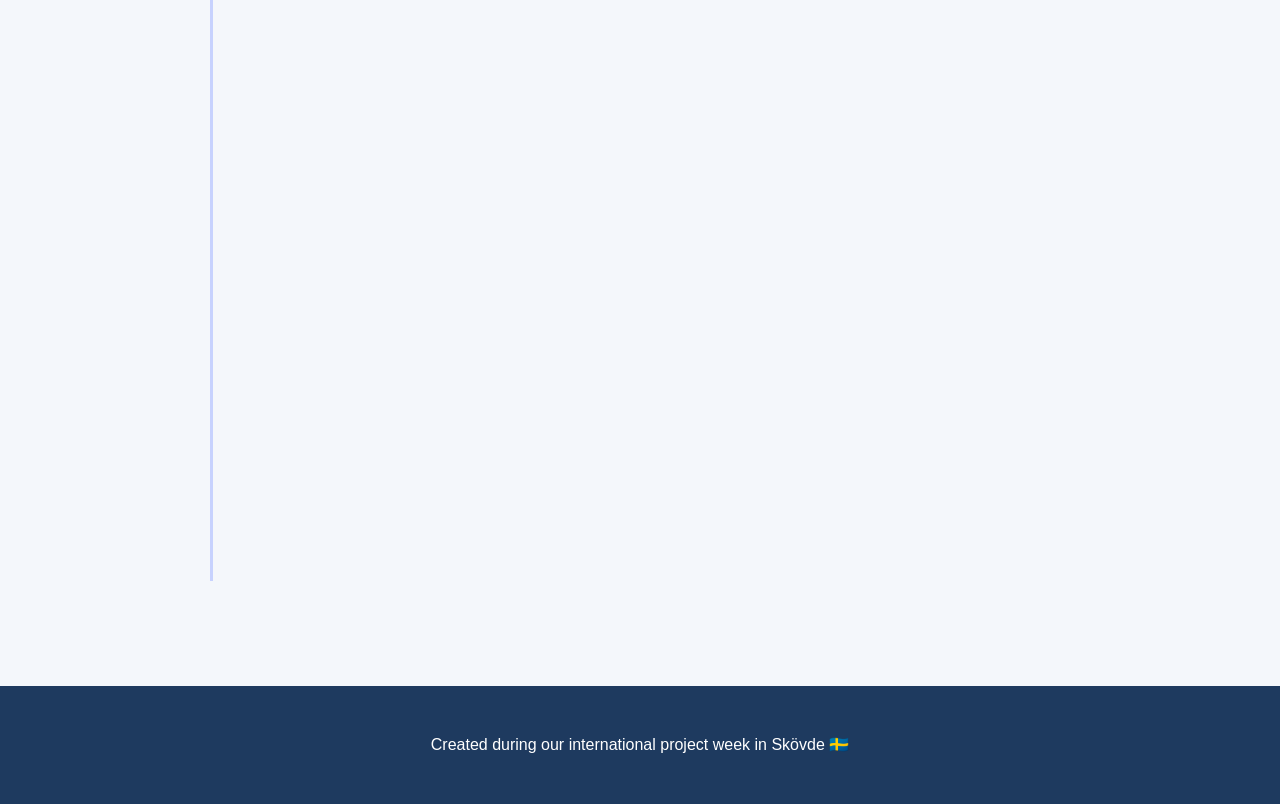
==== commit 25daaeb2: "Reflection" ====
--- a/index.html
+++ b/index.html
@@ -252,19 +252,42 @@
     }
 
     .image-row {
+      display: grid;
+      grid-template-columns: minmax(280px, 44%) minmax(0, 1fr);
+      align-items: center;
+      gap: 26px;
+      margin: 20px 0;
+    }
+
+    .image-row figure {
+      width: 100%;
+      margin: 0;
+      background: rgba(30, 58, 95, 0.06);
+      border-radius: 14px;
+      padding: 10px;
       display: flex;
+      flex-direction: column;
       align-items: center;
-      gap: 25px;
-      margin: 25px 0;
-    }
-
-    .day .image-row:nth-of-type(odd) {
-      flex-direction: row-reverse;
+      justify-content: center;
+    }
+
+    .day .image-row:nth-of-type(odd) figure {
+      grid-column: 2;
+      grid-row: 1;
+    }
+
+    .day .image-row:nth-of-type(odd) p {
+      grid-column: 1;
+      grid-row: 1;
     }
 
     .image-row img {
-      width: 320px;
+      width: 100%;
       max-width: 100%;
+      display: block;
+      max-height: 330px;
+      object-fit: cover;
+      object-position: center;
       border-radius: 14px;
       box-shadow: 0 4px 12px rgba(0,0,0,0.12);
       cursor: zoom-in;
@@ -275,9 +298,11 @@
     }
 
     .image-row img.wargames-img {
-      width: 208px !important;
-      max-width: 208px;
+      width: auto !important;
+      max-width: 100%;
+      max-height: 460px;
       height: auto;
+      margin: 0 auto;
     }
 
     .inline-day-img {
@@ -295,8 +320,9 @@
 
     .reflection-row {
       display: flex;
-      align-items: center;
-      gap: 28px;
+      flex-direction: column;
+      align-items: flex-start;
+      gap: 14px;
       margin-top: 10px;
     }
 
@@ -306,8 +332,11 @@
     }
 
     .reflection-photo {
-      width: 560px;
-      max-width: 58%;
+      width: 100%;
+      max-width: 100%;
+      max-height: 520px;
+      object-fit: cover;
+      object-position: center;
       border-radius: 14px;
       box-shadow: 0 4px 12px rgba(0,0,0,0.12);
       cursor: zoom-in;
@@ -318,8 +347,16 @@
     }
 
     .image-row p {
-      flex: 1;
       margin: 0;
+    }
+
+    .image-caption {
+      margin-top: 7px;
+      font-size: 0.82rem;
+      color: #475569;
+      line-height: 1.35;
+      font-style: italic;
+      text-align: center;
     }
 
     .highlight {
@@ -466,8 +503,9 @@
       }
 
       .image-row {
-        flex-direction: column;
-        align-items: flex-start;
+        display: grid;
+        grid-template-columns: 1fr;
+        gap: 12px;
       }
 
       .reflection-row {
@@ -480,8 +518,17 @@
         max-width: 100%;
       }
 
-      .day .image-row:nth-of-type(odd) {
-        flex-direction: column;
+      .image-row figure,
+      .day .image-row:nth-of-type(odd) figure {
+        grid-column: 1;
+        grid-row: auto;
+        width: 100%;
+        margin: 0 0 10px 0;
+      }
+
+      .day .image-row:nth-of-type(odd) p {
+        grid-column: 1;
+        grid-row: auto;
       }
 
       .image-row img {
@@ -489,8 +536,9 @@
       }
 
       .image-row img.wargames-img {
-        width: 50% !important;
-        max-width: 50%;
+        width: 70% !important;
+        max-width: 70%;
+        max-height: 420px;
       }
     }
   </style>
@@ -589,12 +637,12 @@
       <div class="image-row">
         <img class="wargames-img" src="./images/wargames.jpg" alt='Movie night showing "WarGames"'>
         <p>
-          Tuesday's activity was a movie night at the university, where they showed the movie "WarGames", a great movie about a young hacker who accidentally accesses a US military system and starts playing what he believes is a simulation of nuclear war. He must then race against time to stop the machine before it mistakes the game for reality and triggers an actual World War.
+          To end the day, we joined the movie night at the university and watched WarGames (1983), a classic cyber movie about a teenager who accidentally accesses a military system and nearly starts a nuclear conflict. It was the perfect way to wrap up a long day of CTF challenges, teamwork, and problem solving
         </p>
       </div>
 
       <p>
-        As attending the movie night was not mandatory, some people decided to go out and explore the city of Skövde some more, as it was a very beautiful day.<br>
+        Since the movie night was optional, some of us also took the chance to explore more of Skövde in the evening and enjoy the good weather.<br>
         <img class="inline-day-img" src="./images/dinsdag5.jpg" alt="Exploring the city of Skövde on Tuesday">
       </p>
 
@@ -698,7 +746,13 @@
     <div class="day" id="reflection" data-day="Reflection">
       <h2>Reflection</h2>
       <div class="reflection-row">
-        <p>(to be filled in)</p>
+        <p>
+          After everything was said and done, our project week had come to an end. Looking back, every single one of us had an amazing experience throughout the whole week. Whether it was solving challenges, eating good food, drinking an overpriced pint (8 euros, by the way!), or simply chatting with our newly made friends, it was unforgettable.
+          <br><br>
+          What stood out most was how welcome everyone felt from start to finish. Across the whole group, we made many new friends and created memories that will stay with us long after this trip.
+          <br><br>
+          We actually learned a lot of new things from the Swedish students, just as they learned a lot from us. To sum up this project week: we don't just think it was a successful and productive week, we know it was.
+        </p>
         <img class="reflection-photo" src="./images/groepsfoto.JPEG" alt="Group photo at Högskolan i Skövde">
       </div>
     </div>
@@ -719,6 +773,26 @@
   </footer>
 
   <script>
+    function prepareImageRows() {
+      const rowImages = document.querySelectorAll(".image-row img");
+      rowImages.forEach((img) => {
+        if (img.parentElement && img.parentElement.tagName === "FIGURE") {
+          return;
+        }
+
+        const figure = document.createElement("figure");
+        const caption = document.createElement("figcaption");
+        caption.className = "image-caption";
+        caption.textContent = img.alt || "Image";
+
+        img.parentNode.insertBefore(figure, img);
+        figure.appendChild(img);
+        figure.appendChild(caption);
+      });
+    }
+
+    prepareImageRows();
+
     const lightbox = document.getElementById("lightbox");
     const lightboxImage = document.getElementById("lightboxImage");
     const lightboxClose = document.getElementById("lightboxClose");
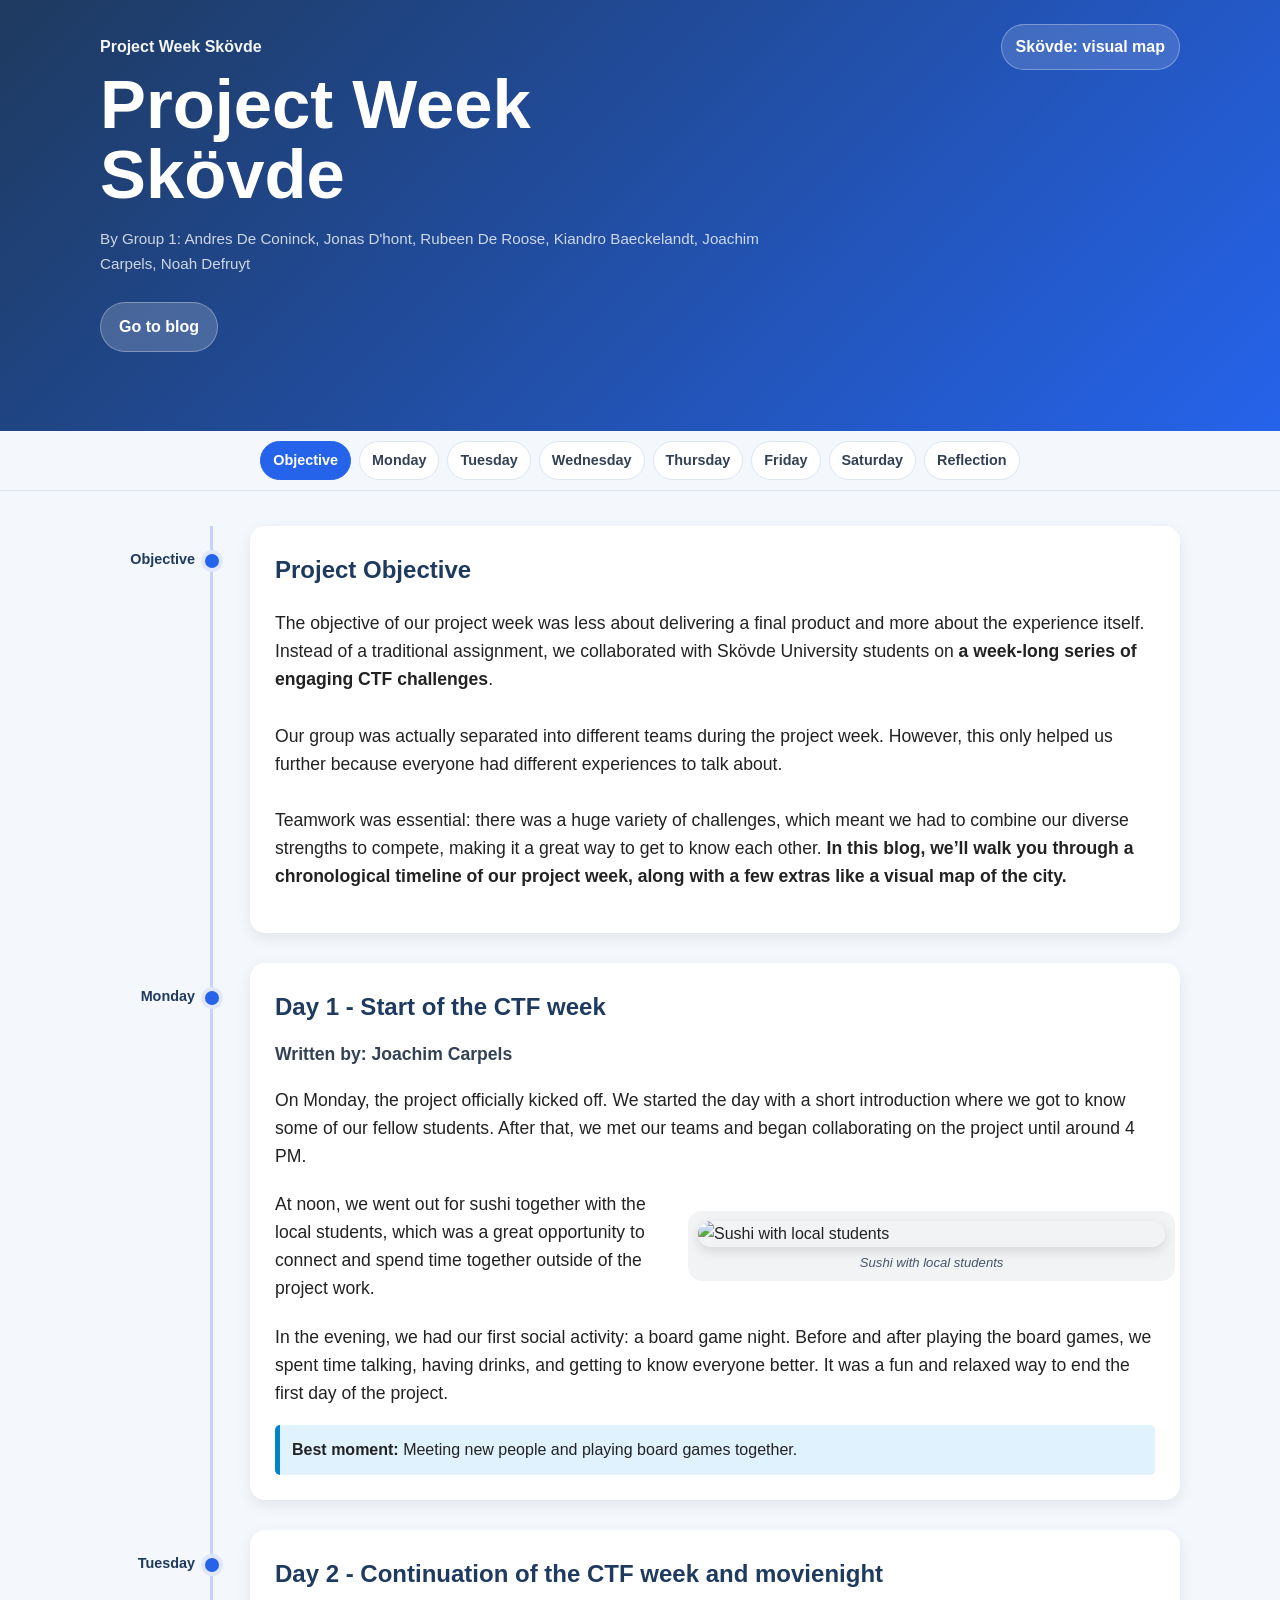
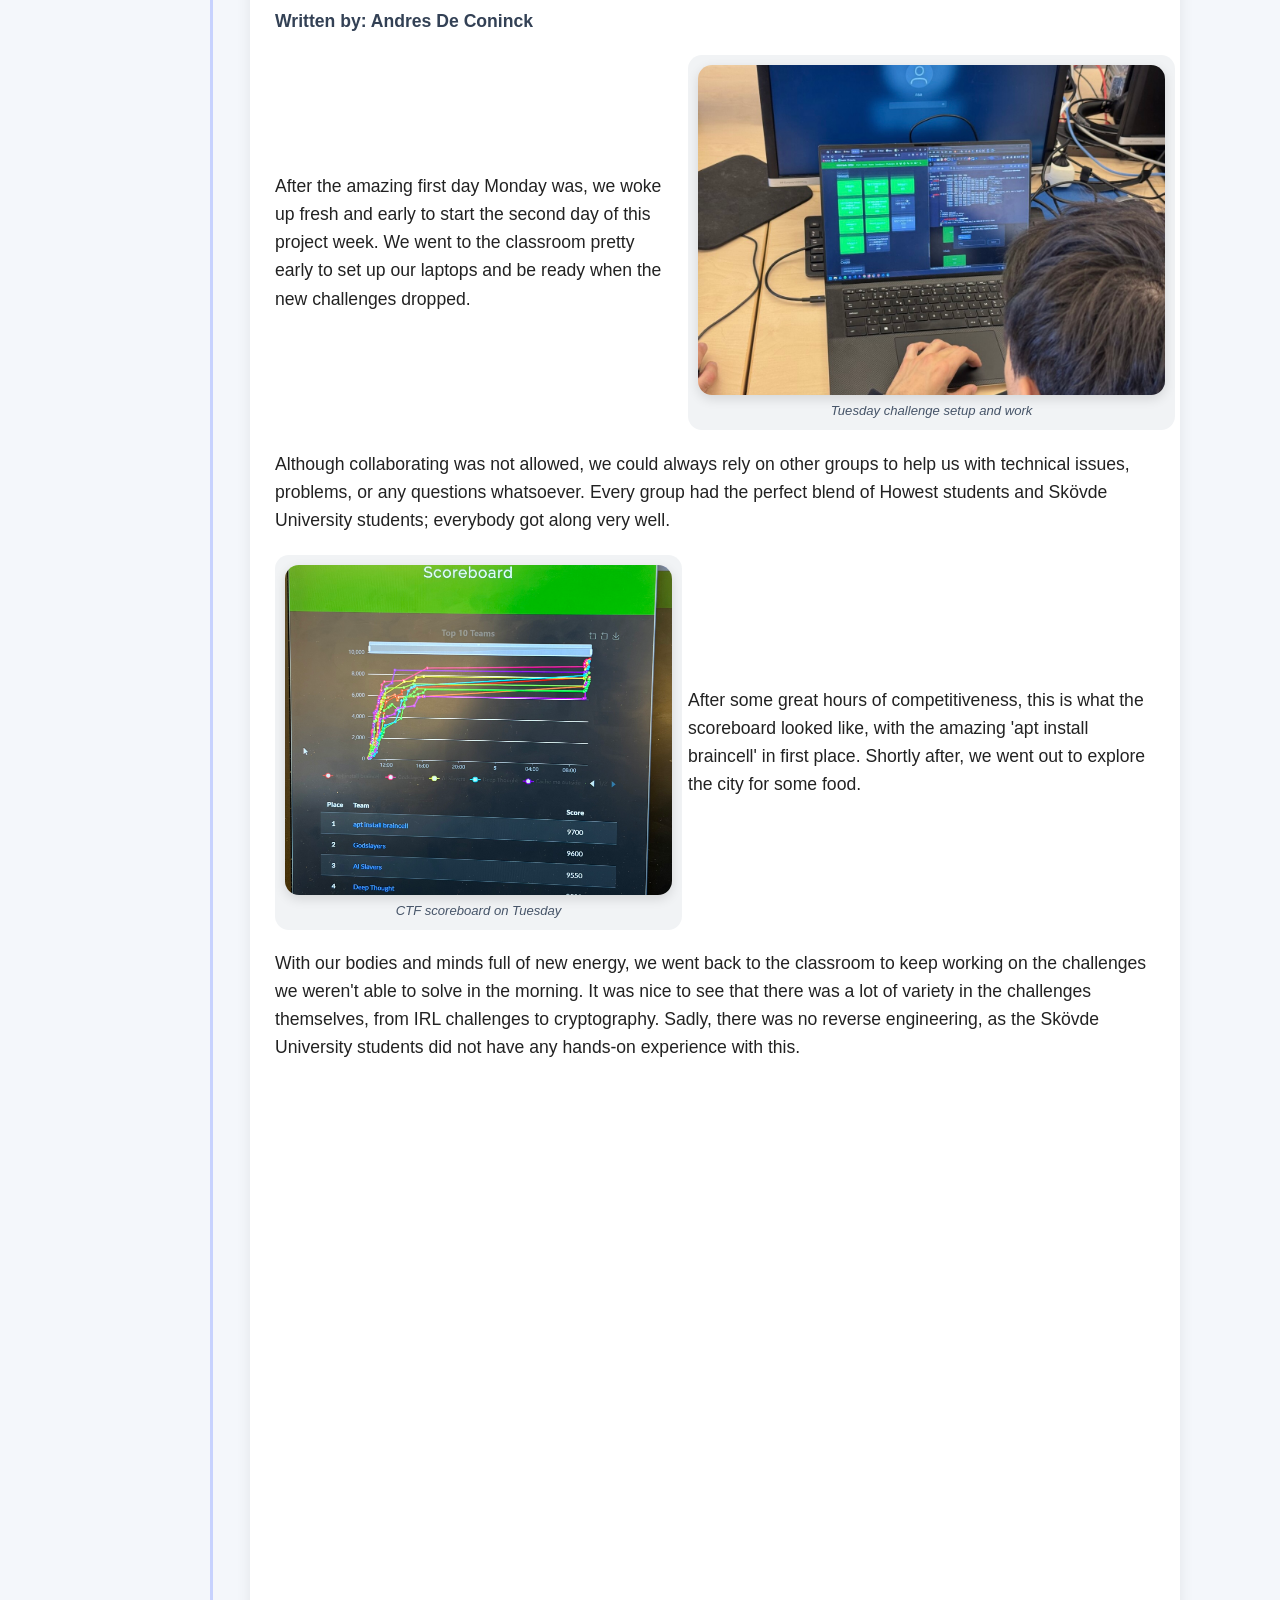
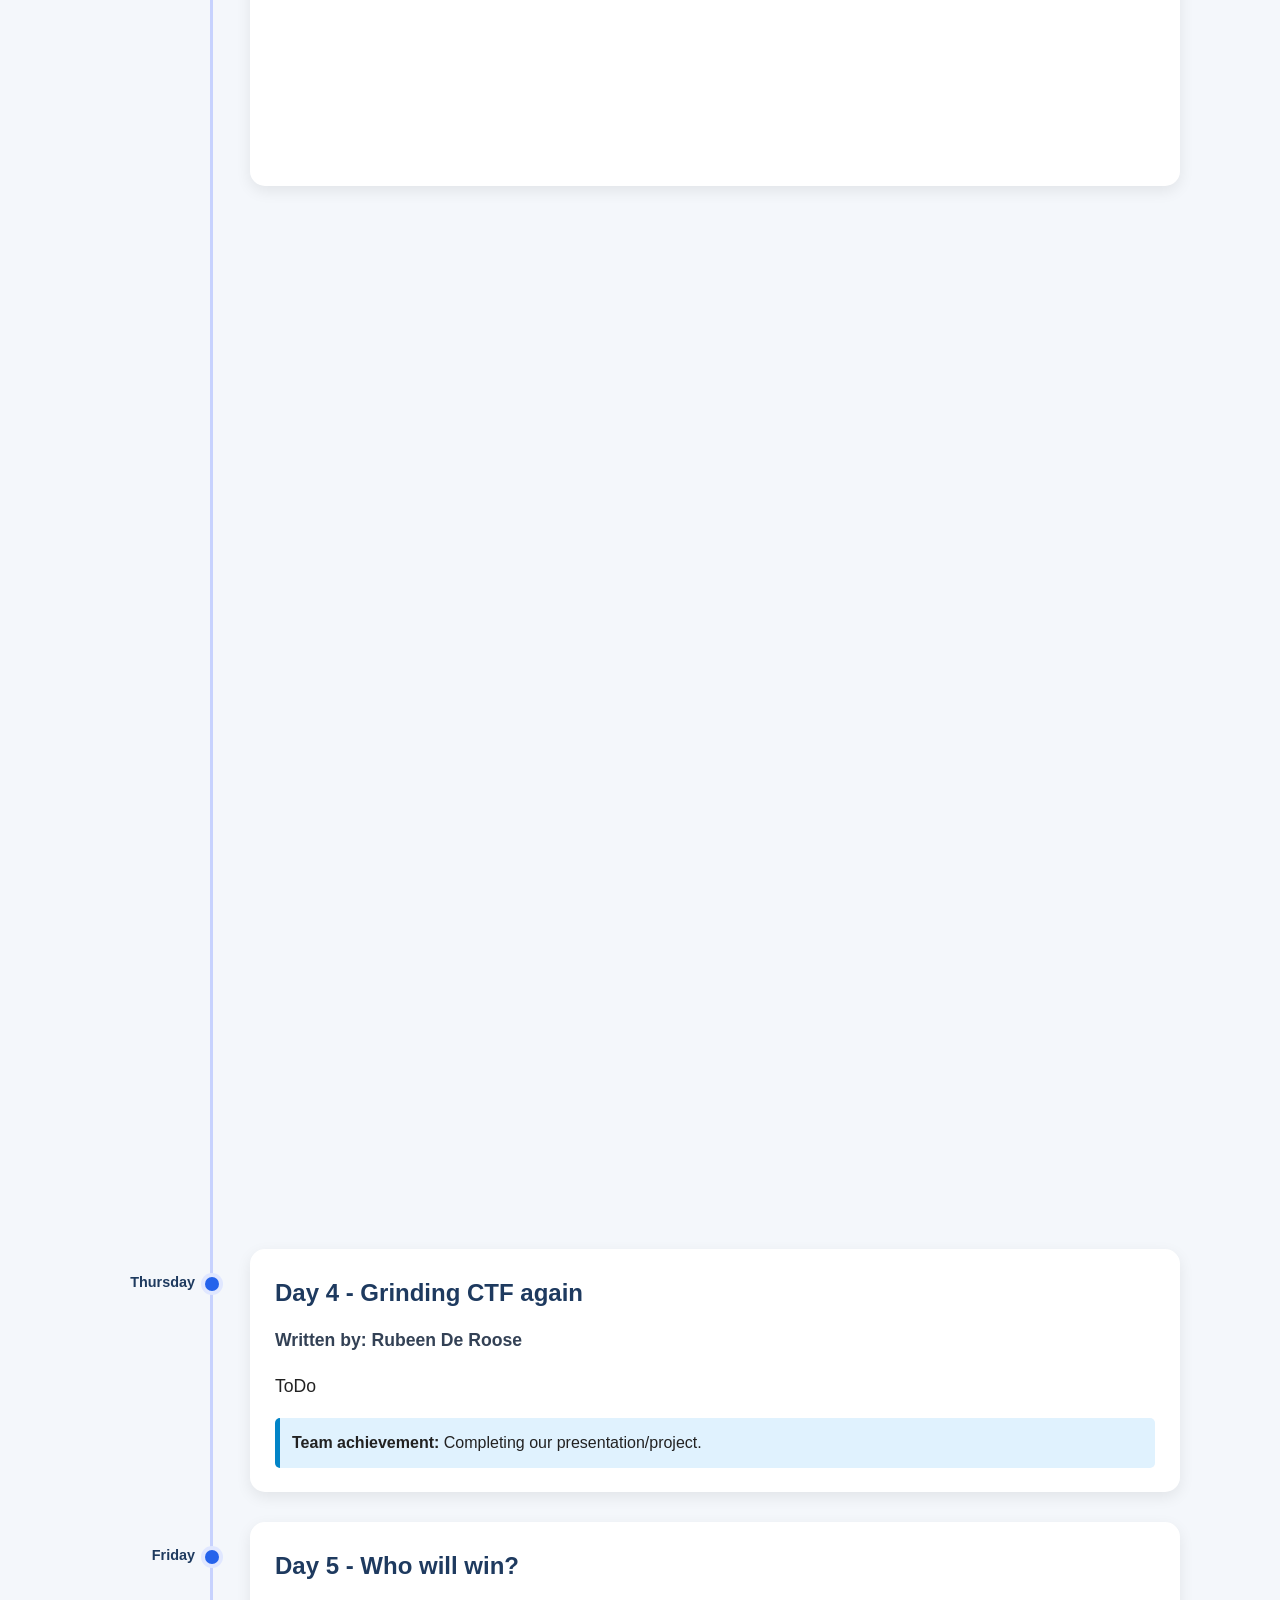
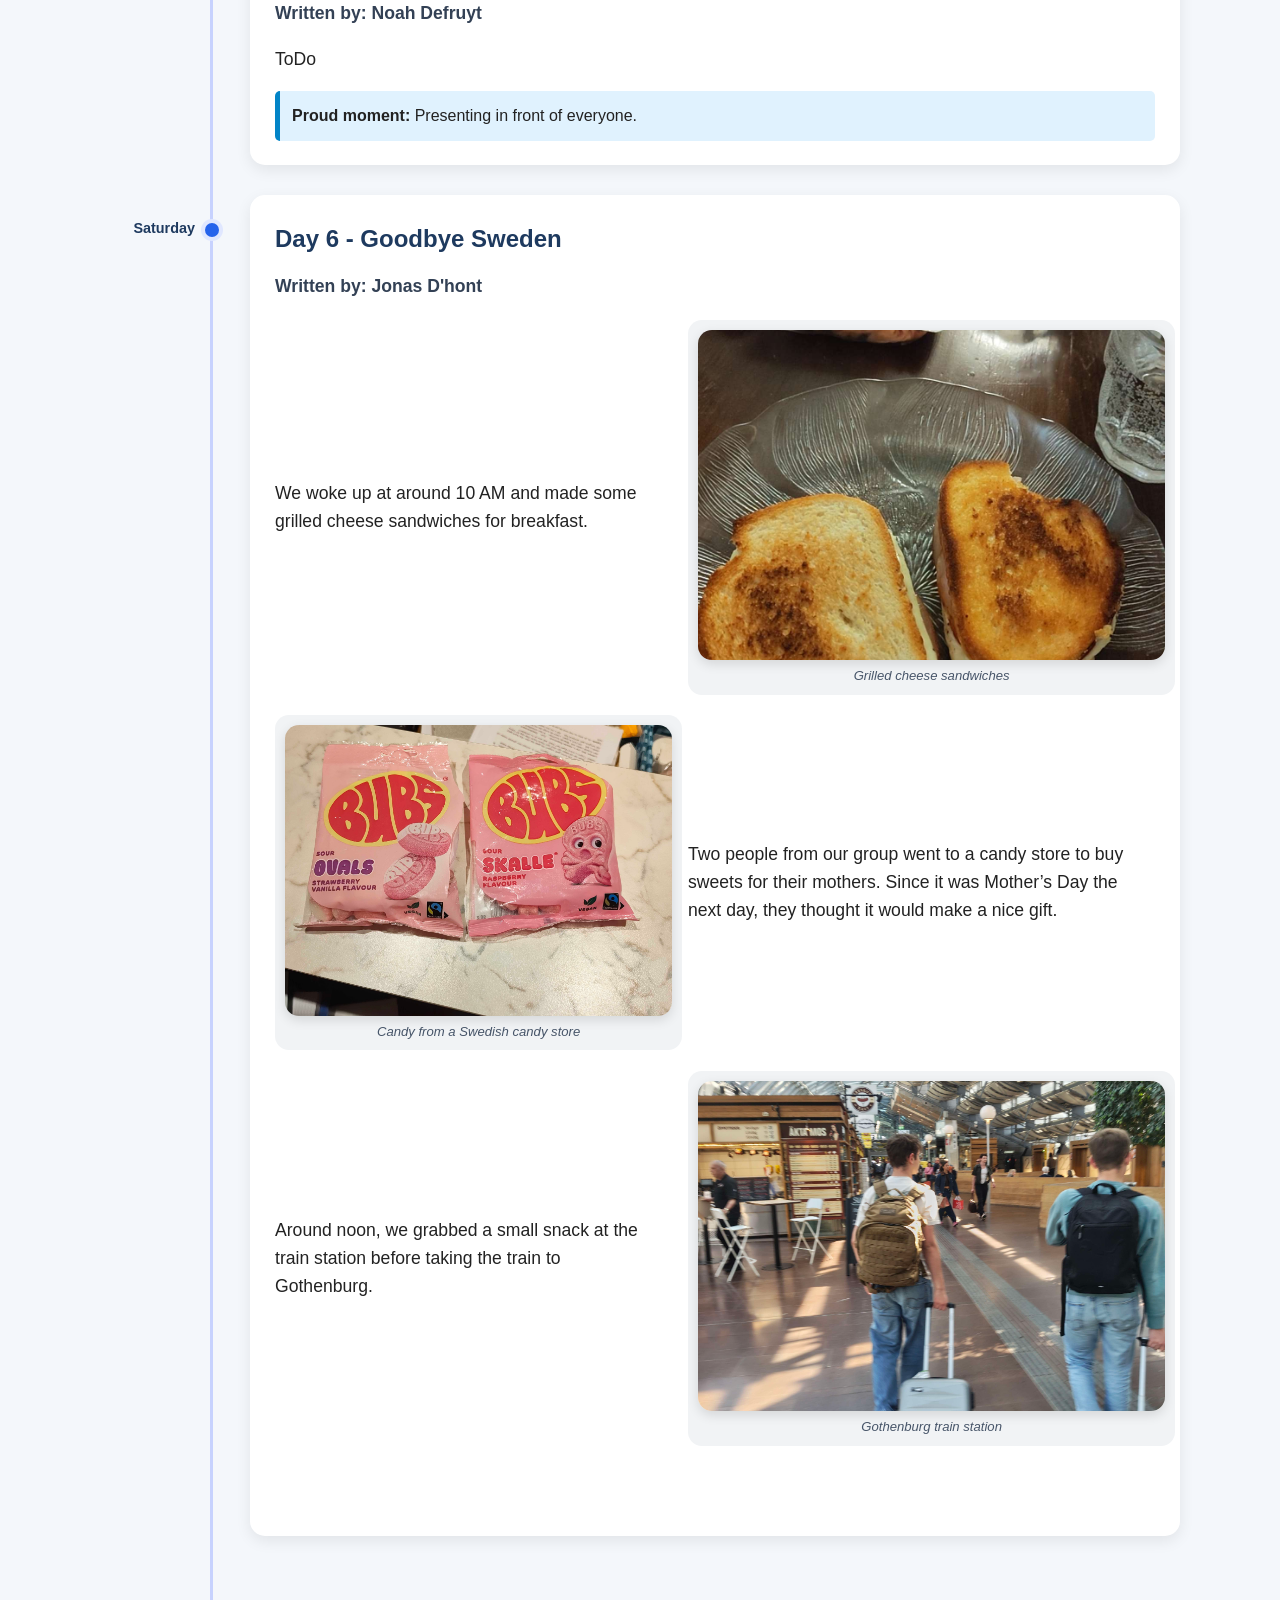
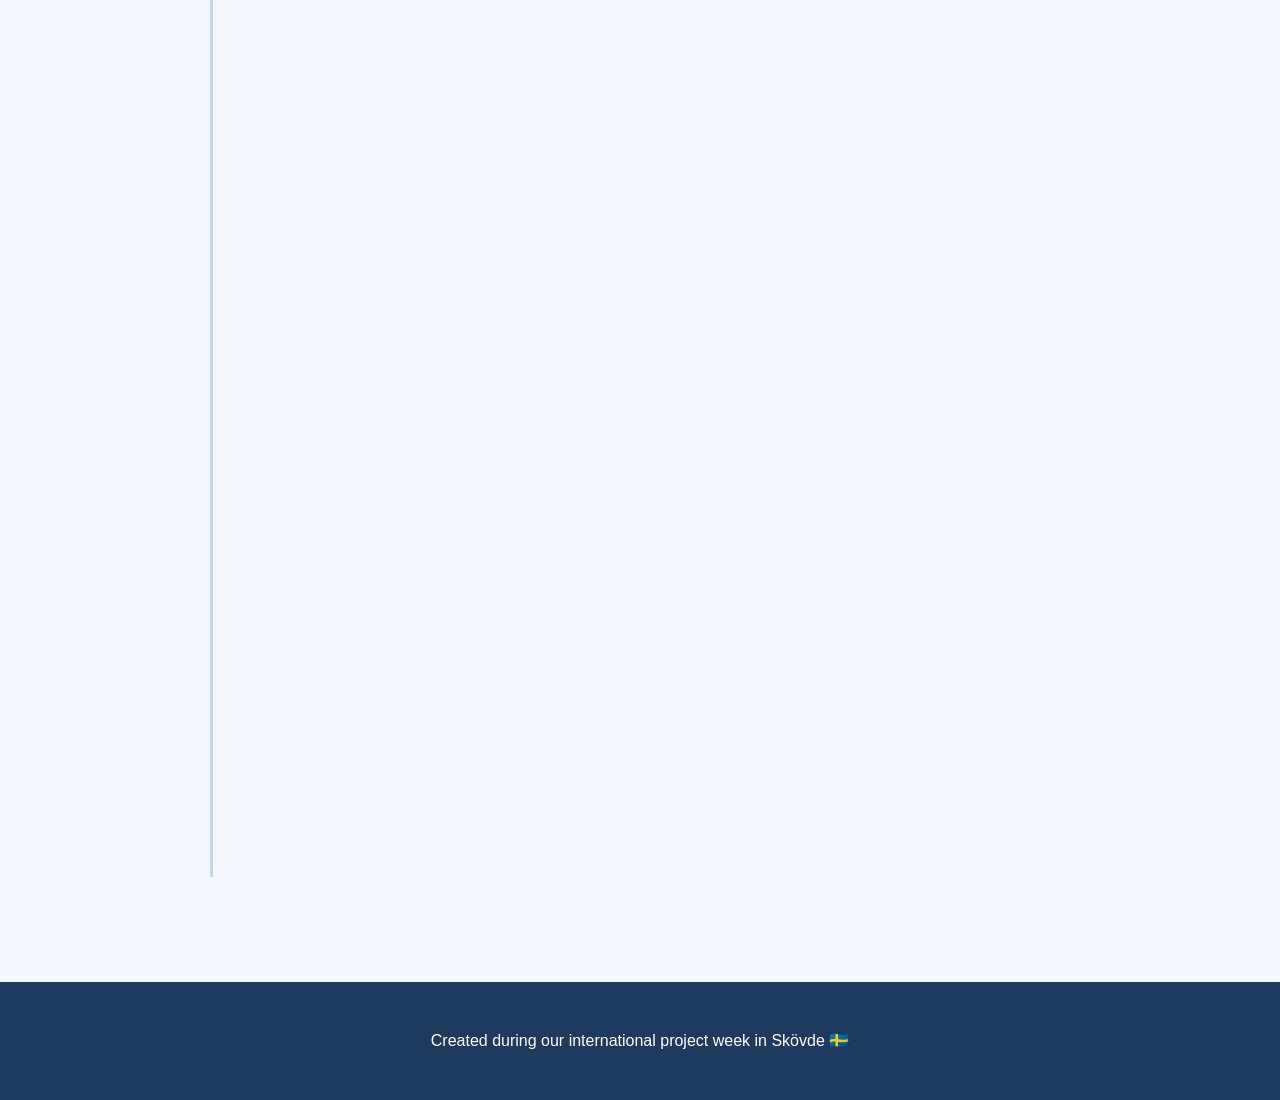
==== commit 858492f8: "Images" ====
--- a/index.html
+++ b/index.html
@@ -251,6 +251,10 @@
       color: #334155;
     }
 
+    .day p {
+      font-size: 1.1rem;
+    }
+
     .image-row {
       display: grid;
       grid-template-columns: minmax(280px, 44%) minmax(0, 1fr);
@@ -278,6 +282,16 @@
 
     .day .image-row:nth-of-type(odd) p {
       grid-column: 1;
+      grid-row: 1;
+    }
+
+    .day .image-row.force-left figure {
+      grid-column: 1 !important;
+      grid-row: 1;
+    }
+
+    .day .image-row.force-left p {
+      grid-column: 2 !important;
       grid-row: 1;
     }
 
@@ -344,6 +358,14 @@
       transform: perspective(700px) rotateX(var(--tilt-x, 0deg)) rotateY(var(--tilt-y, 0deg)) scale(var(--img-scale, 1));
       transform-origin: center;
       will-change: transform;
+    }
+
+    .reflection-photo-wrap {
+      width: 100%;
+      align-self: flex-start;
+      background: rgba(30, 58, 95, 0.06);
+      border-radius: 14px;
+      padding: 10px;
     }
 
     .image-row p {
@@ -641,10 +663,12 @@
         </p>
       </div>
 
-      <p>
-        Since the movie night was optional, some of us also took the chance to explore more of Skövde in the evening and enjoy the good weather.<br>
+      <div class="image-row force-left">
         <img class="inline-day-img" src="./images/dinsdag5.jpg" alt="Exploring the city of Skövde on Tuesday">
-      </p>
+        <p>
+          Since the movie night was optional, some of us also took the chance to explore more of Skövde in the evening and enjoy the good weather.
+        </p>
+      </div>
 
       <div class="highlight">
         <strong>My favorite moment of the day:</strong> Solving problems together in an international team.
@@ -753,7 +777,9 @@
           <br><br>
           We actually learned a lot of new things from the Swedish students, just as they learned a lot from us. To sum up this project week: we don't just think it was a successful and productive week, we know it was.
         </p>
-        <img class="reflection-photo" src="./images/groepsfoto.JPEG" alt="Group photo at Högskolan i Skövde">
+        <div class="reflection-photo-wrap">
+          <img class="reflection-photo" src="./images/groepsfoto.JPEG" alt="Group photo at Högskolan i Skövde">
+        </div>
       </div>
     </div>
 
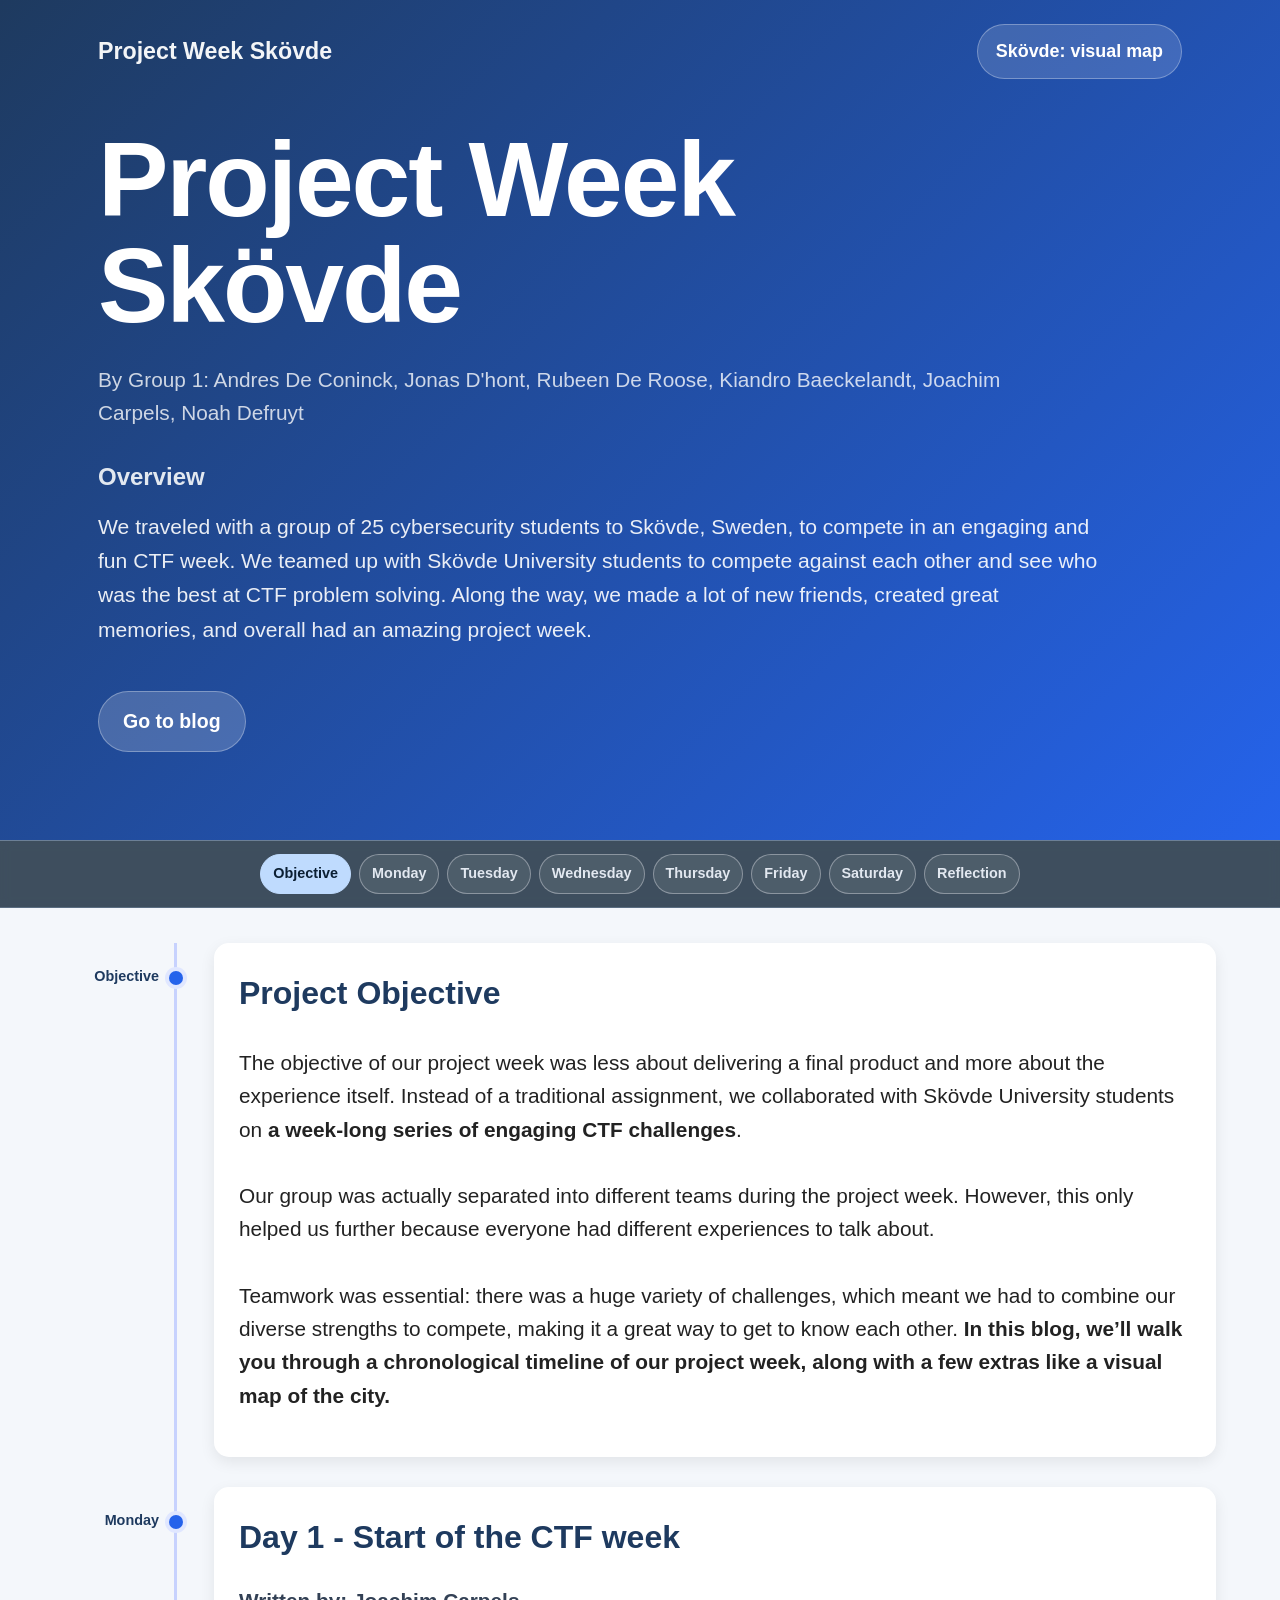
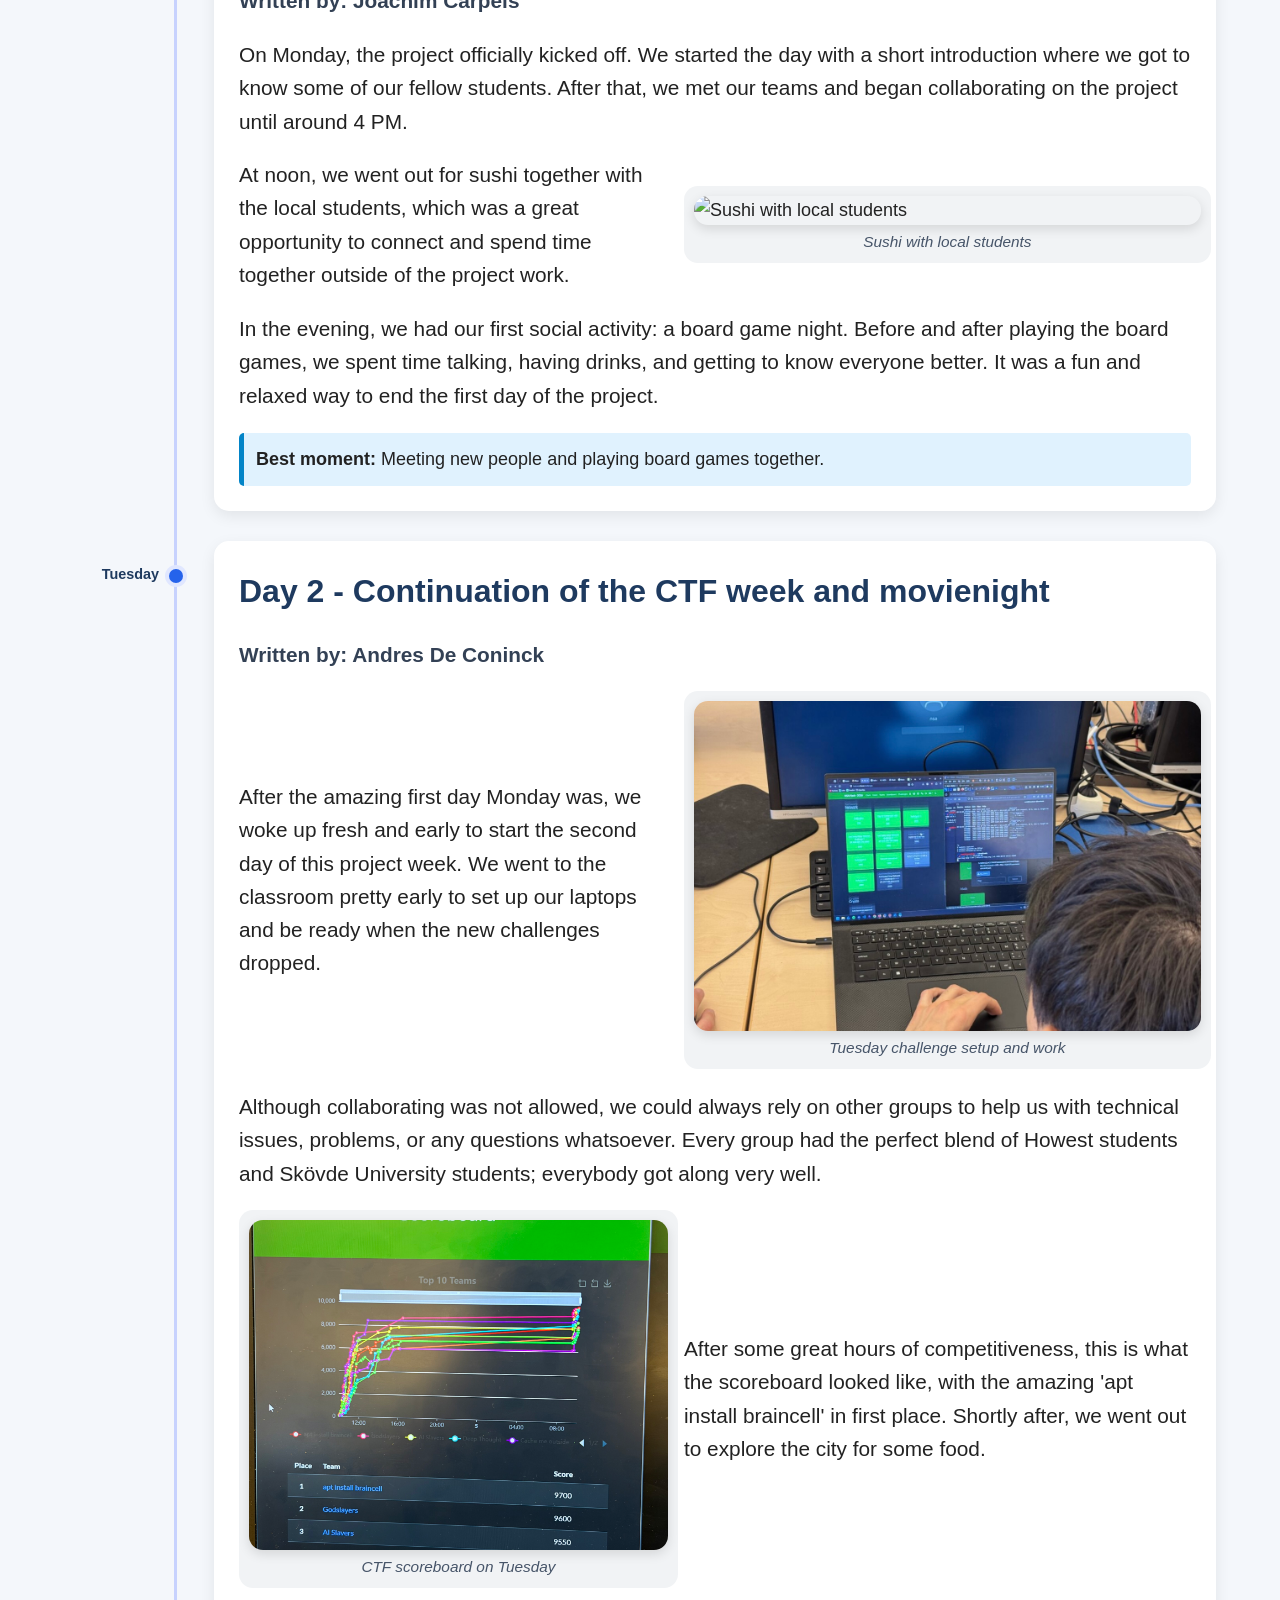
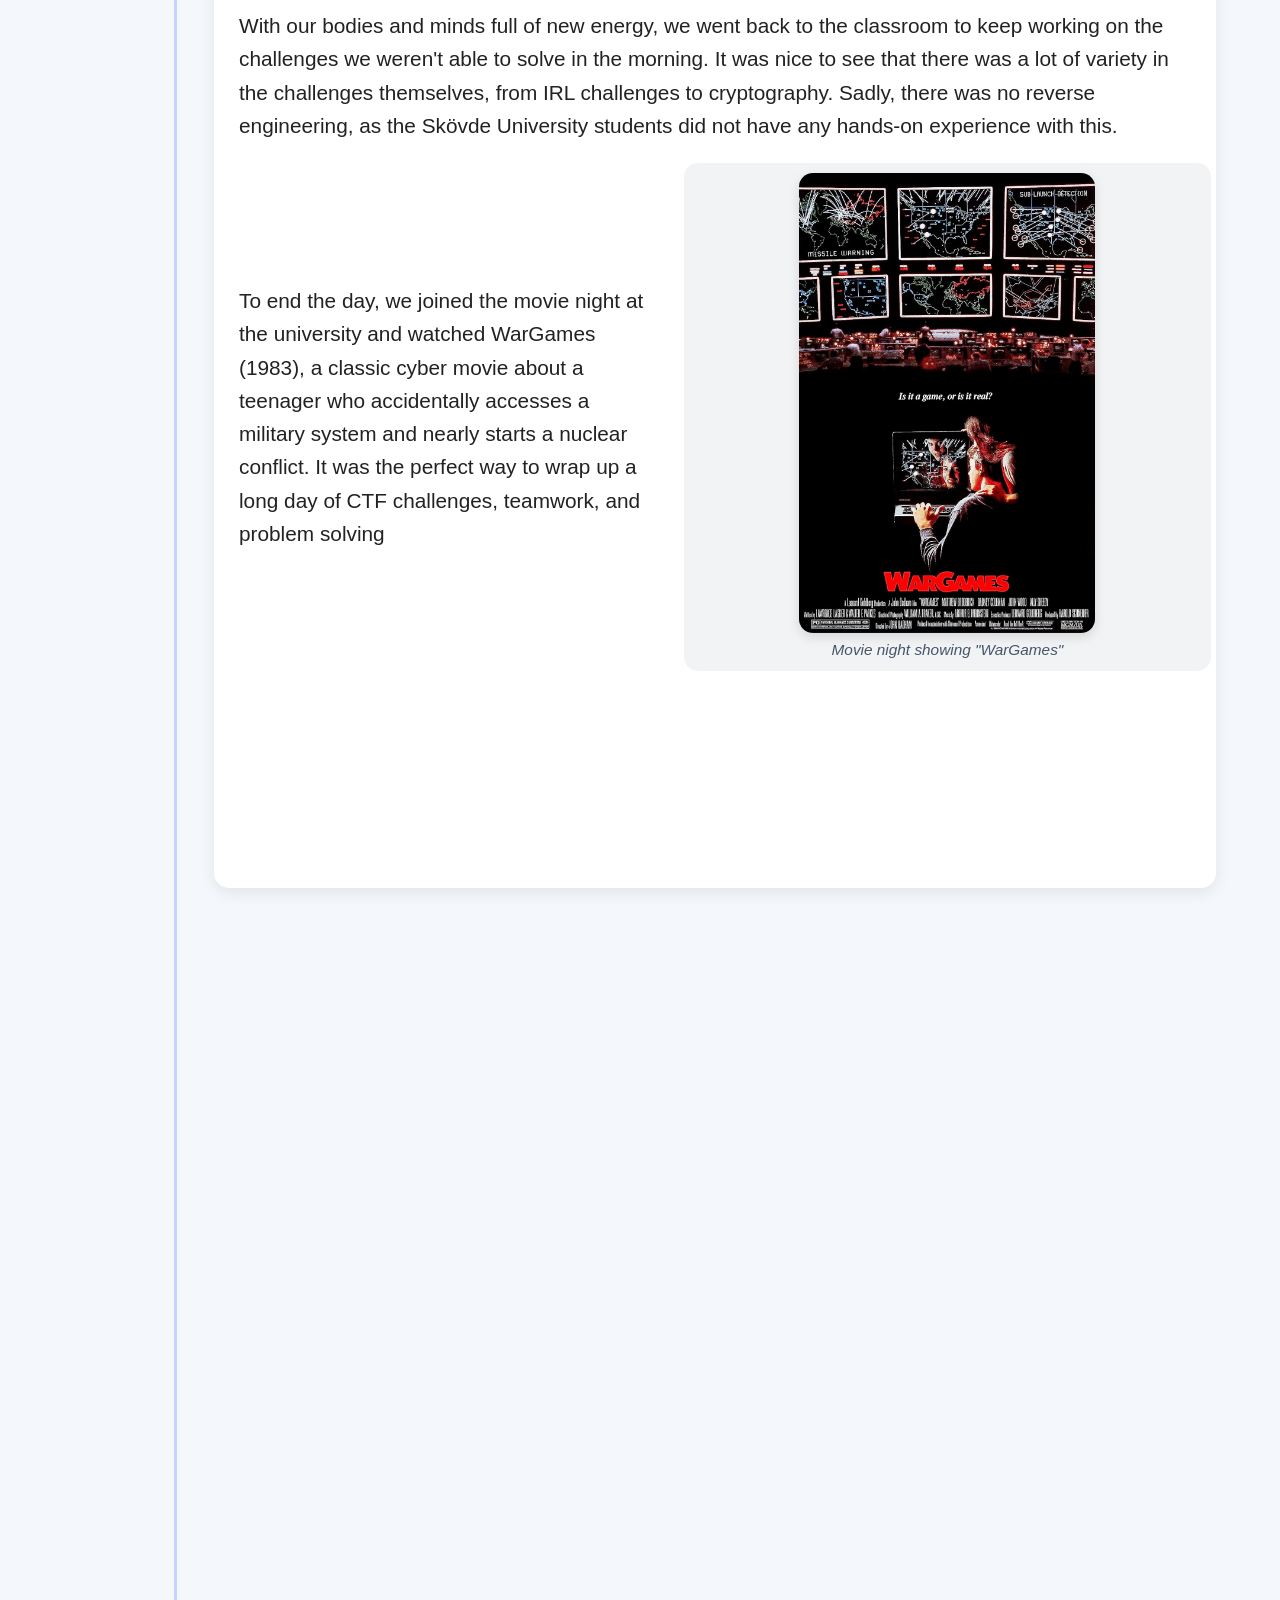
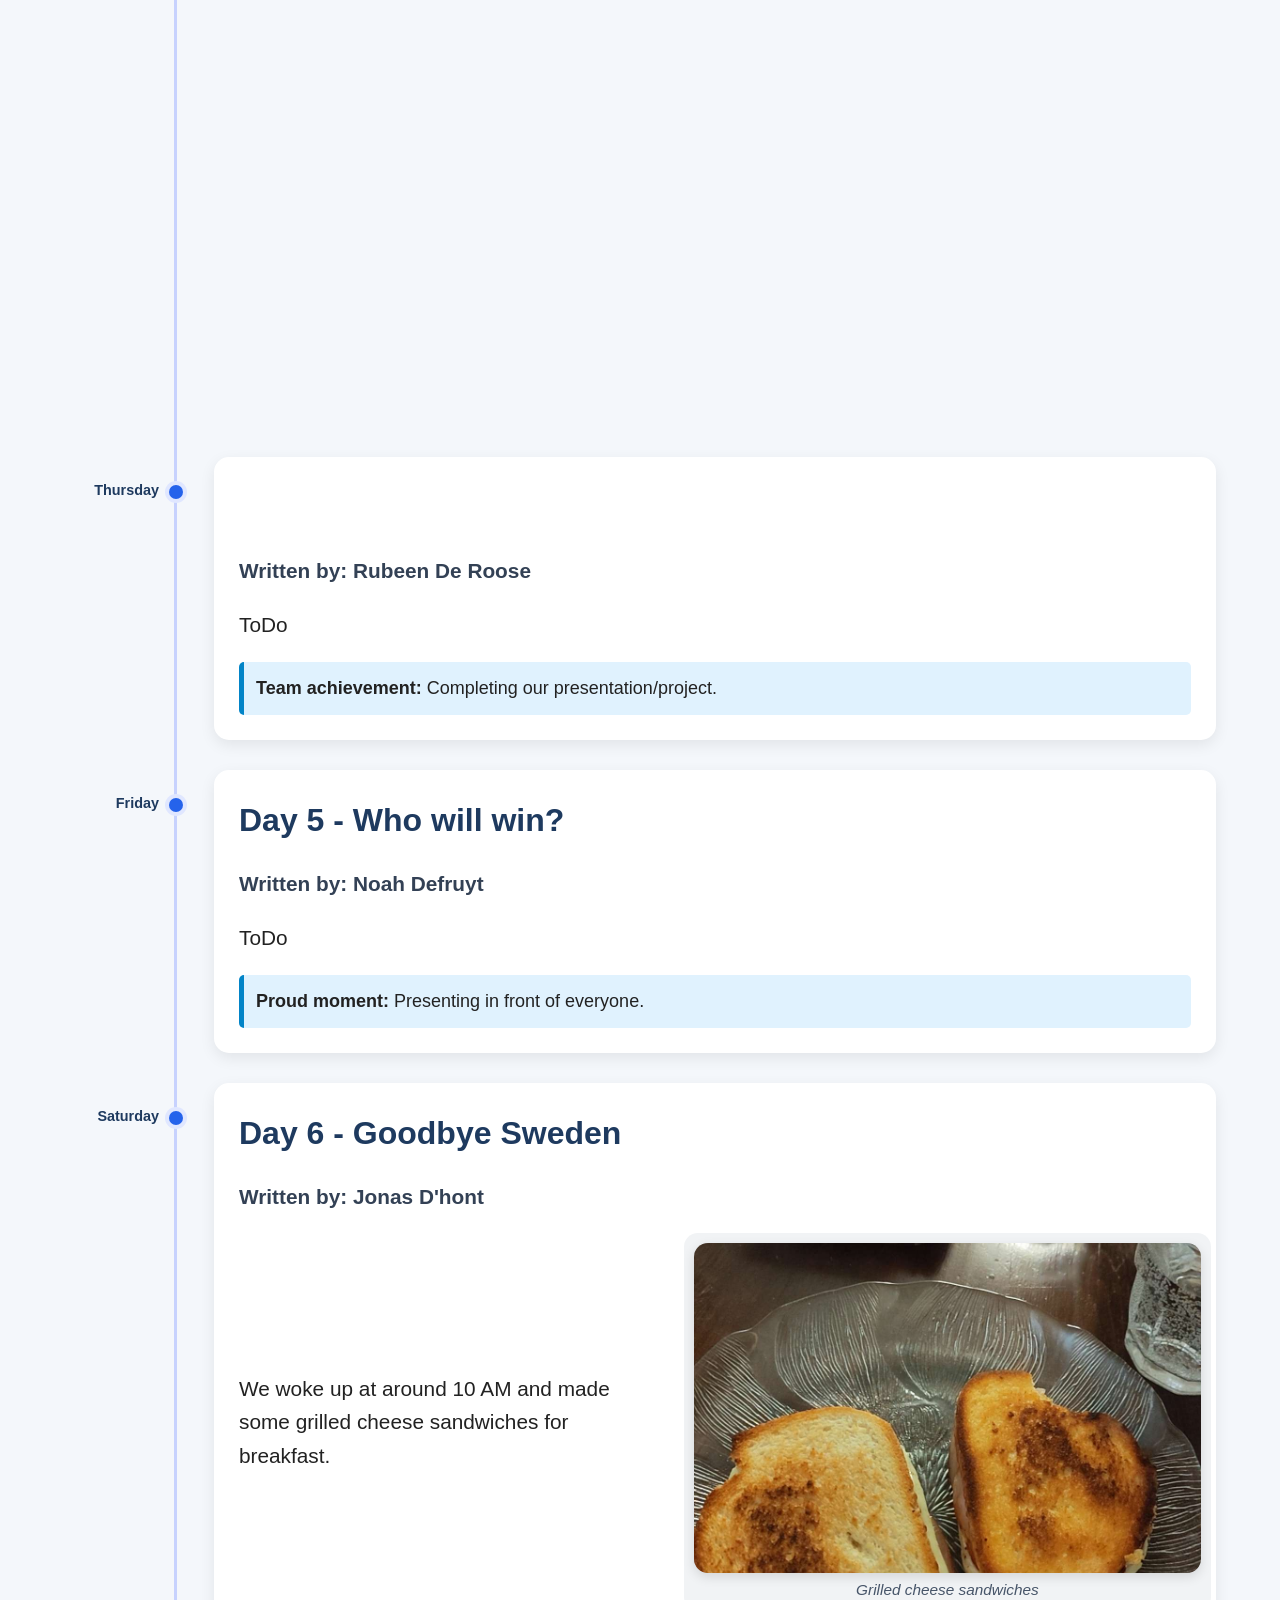
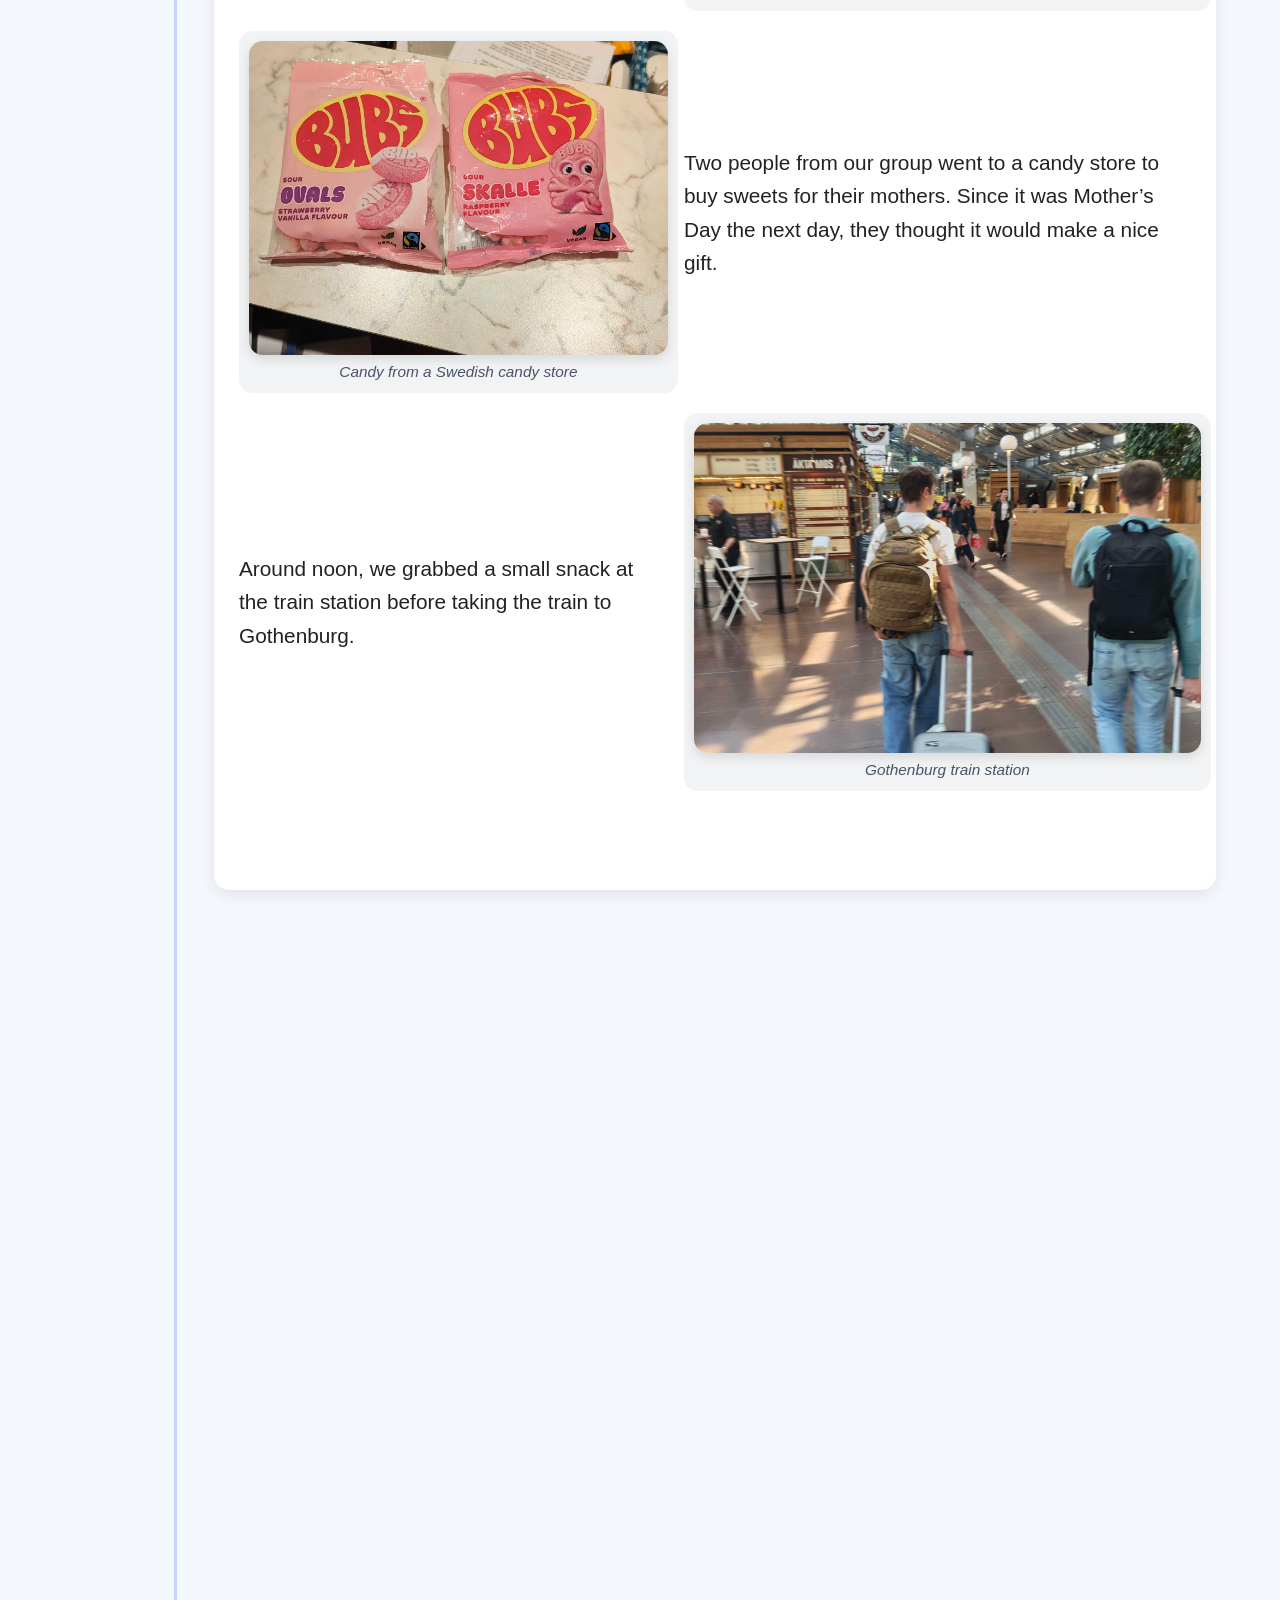
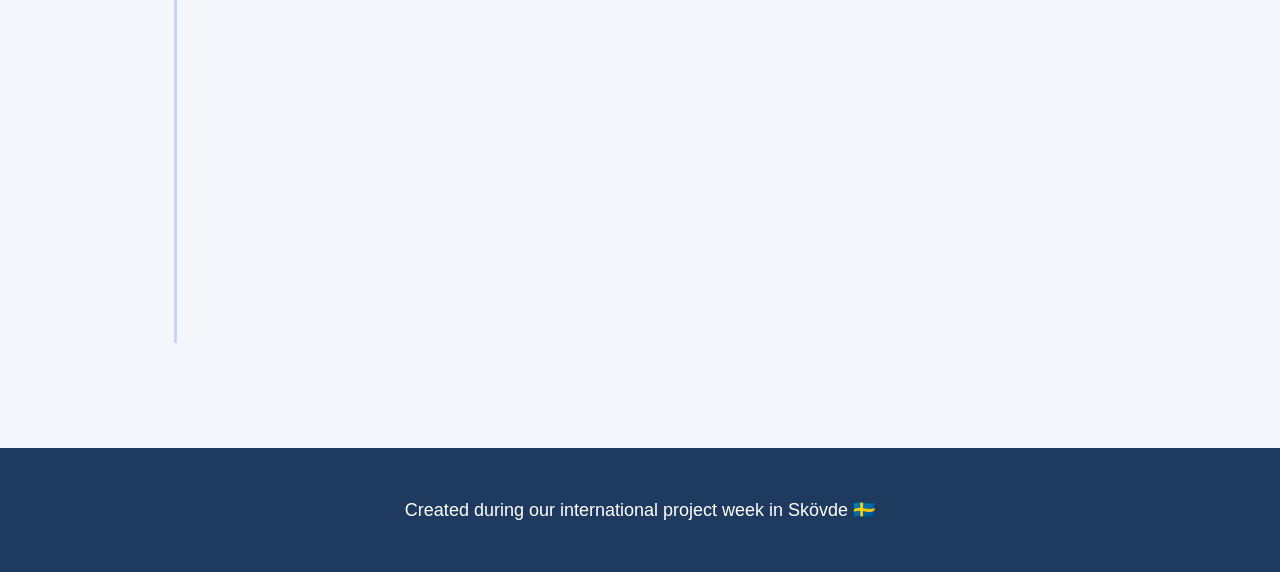
==== commit b7ea09c1: "Hero dection" ====
--- a/index.html
+++ b/index.html
@@ -12,30 +12,50 @@
       color: #222;
       margin: 0;
       line-height: 1.6;
+      font-size: 18px;
+    }
+
+    :root {
+      --progress-nav-height: 68px;
     }
 
     header {
       background: linear-gradient(135deg, #1e3a5f, #2563eb);
       color: white;
-      padding: 24px 20px 72px;
+      min-height: calc(100vh - var(--progress-nav-height) - 16px);
+      display: flex;
+      flex-direction: column;
+      justify-content: flex-start;
+      padding: 24px 0 0;
     }
 
     .hero-inner {
       width: 90%;
-      max-width: 1080px;
+      max-width: 1260px;
       margin: 0 auto;
+      padding: 0 34px 30px;
+      box-sizing: border-box;
+      min-height: calc(100vh - var(--progress-nav-height) - 28px - 24px);
+      display: flex;
+      flex-direction: column;
+    }
+
+    .hero-content {
+      margin-top: auto;
+      margin-bottom: auto;
     }
 
     .hero-top {
       display: flex;
       align-items: center;
       justify-content: space-between;
-      gap: 12px;
+      gap: 18px;
+      margin-bottom: 34px;
     }
 
     .hero-brand {
       margin: 0;
-      font-size: 1rem;
+      font-size: 1.45rem;
       font-weight: 700;
       opacity: 0.95;
     }
@@ -51,9 +71,10 @@
 
     .hero-title {
       margin: 0;
-      font-size: clamp(2.4rem, 6vw, 4.3rem);
-      line-height: 1.03;
-      max-width: 680px;
+      font-size: clamp(3.8rem, 8.8vw, 6.6rem);
+      line-height: 1.01;
+      max-width: 980px;
+      letter-spacing: -0.02em;
     }
 
     .hero-subtitle {
@@ -64,14 +85,33 @@
     }
 
     .hero-author {
-      margin: 16px 0 0;
-      max-width: 680px;
-      font-size: 0.95rem;
+      margin: 24px 0 0;
+      max-width: 980px;
+      font-size: 1.3rem;
       color: rgba(255, 255, 255, 0.78);
     }
 
+    .hero-overview {
+      margin: 28px 0 0;
+      max-width: 1100px;
+      color: rgba(255, 255, 255, 0.9);
+    }
+
+    .hero-overview h3 {
+      margin: 0;
+      font-size: 1.5rem;
+      color: #e2e8f0;
+    }
+
+    .hero-overview p {
+      margin: 14px 0 0;
+      line-height: 1.62;
+      font-size: 1.32rem;
+      max-width: 1000px;
+    }
+
     .hero-cta-row {
-      margin-top: 26px;
+      margin-top: 44px;
     }
 
     .hero-cta {
@@ -82,7 +122,8 @@
       font-weight: 700;
       background: rgba(255, 255, 255, 0.18);
       color: white;
-      padding: 11px 18px;
+      padding: 14px 24px;
+      font-size: 1.22rem;
       border-radius: 999px;
       border: 1px solid rgba(255, 255, 255, 0.3);
       transition: transform 0.18s ease, background 0.18s ease;
@@ -107,7 +148,8 @@
       color: white;
       text-decoration: none;
       font-weight: 700;
-      padding: 9px 14px;
+      padding: 12px 18px;
+      font-size: 1.12rem;
       border-radius: 999px;
       border: 1px solid rgba(255, 255, 255, 0.3);
       transition: background 0.2s ease;
@@ -120,29 +162,37 @@
 
     .container {
       width: 90%;
-      max-width: 1080px;
+      max-width: 1260px;
       margin: auto;
       padding: 35px 0;
     }
 
     .day-nav {
+      width: 100%;
       position: sticky;
       top: 0;
+      height: var(--progress-nav-height);
+      box-sizing: border-box;
+      display: flex;
+      align-items: center;
       z-index: 1200;
       backdrop-filter: blur(6px);
-      background: rgba(244, 247, 251, 0.92);
-      border-bottom: 1px solid #dbe5f0;
+      background: rgba(11, 31, 51, 0.78);
+      border-top: 1px solid rgba(191, 219, 254, 0.35);
+      border-bottom: 1px solid rgba(191, 219, 254, 0.22);
+      margin-top: 0;
     }
 
     .day-nav-inner {
       width: 90%;
-      max-width: 1080px;
+      max-width: 1260px;
       margin: 0 auto;
       display: flex;
+      align-items: center;
       justify-content: center;
       gap: 8px;
       overflow-x: auto;
-      padding: 10px 0;
+      padding: 0;
       scrollbar-width: thin;
     }
 
@@ -150,21 +200,21 @@
       position: relative;
       overflow: hidden;
       text-decoration: none;
-      color: #334155;
+      color: #e2e8f0;
       font-weight: 700;
       font-size: 0.9rem;
       padding: 7px 12px;
       border-radius: 999px;
       white-space: nowrap;
-      border: 1px solid #dbe5f0;
-      background: white;
+      border: 1px solid rgba(255, 255, 255, 0.35);
+      background: rgba(255, 255, 255, 0.08);
       transition: all 0.2s ease;
     }
 
     .day-nav a.active {
-      color: white;
-      background: #2563eb;
-      border-color: #2563eb;
+      color: #0b1f33;
+      background: #bfdbfe;
+      border-color: #bfdbfe;
     }
 
     .day-nav a:active {
@@ -197,7 +247,7 @@
       padding: 25px;
       border-radius: 15px;
       box-shadow: 0 5px 15px rgba(0,0,0,0.08);
-      scroll-margin-top: 70px;
+      scroll-margin-top: 82px;
     }
 
     .day.section-focus {
@@ -243,16 +293,18 @@
     .day h2 {
       margin-top: 0;
       color: #1e3a5f;
+      font-size: 2rem;
     }
 
     .written-by {
       margin: -6px 0 16px 0;
       font-weight: 700;
       color: #334155;
+      font-size: 1.08rem;
     }
 
     .day p {
-      font-size: 1.1rem;
+      font-size: 1.3rem;
     }
 
     .image-row {
@@ -374,7 +426,7 @@
 
     .image-caption {
       margin-top: 7px;
-      font-size: 0.82rem;
+      font-size: 0.96rem;
       color: #475569;
       line-height: 1.35;
       font-style: italic;
@@ -488,7 +540,7 @@
 
     @media (max-width: 700px) {
       header {
-        padding-bottom: 46px;
+        min-height: calc(100vh - var(--progress-nav-height) - 14px);
       }
 
       .hero-kicker {
@@ -501,6 +553,10 @@
 
       .hero-author {
         font-size: 0.88rem;
+      }
+
+      .hero-overview h3 {
+        font-size: 0.95rem;
       }
 
       .timeline-page {
@@ -574,10 +630,16 @@
         <p class="hero-brand">Project Week Skövde</p>
         <a class="map-link" href="./skovde-visualised.html">Skövde: visual map</a>
       </div>
-      <h1 class="hero-title">Project Week<br>Skövde</h1>
-      <p class="hero-author">By Group 1: Andres De Coninck, Jonas D'hont, Rubeen De Roose, Kiandro Baeckelandt, Joachim Carpels, Noah Defruyt</p>
-      <div class="hero-cta-row">
-        <a class="hero-cta" href="#objective">Go to blog</a>
+      <div class="hero-content">
+        <h1 class="hero-title">Project Week<br>Skövde</h1>
+        <p class="hero-author">By Group 1: Andres De Coninck, Jonas D'hont, Rubeen De Roose, Kiandro Baeckelandt, Joachim Carpels, Noah Defruyt</p>
+        <div class="hero-overview">
+          <h3>Overview</h3>
+          <p>We traveled with a group of 25 cybersecurity students to Skövde, Sweden, to compete in an engaging and fun CTF week. We teamed up with Skövde University students to compete against each other and see who was the best at CTF problem solving. Along the way, we made a lot of new friends, created great memories, and overall had an amazing project week.</p>
+        </div>
+        <div class="hero-cta-row">
+          <a class="hero-cta" href="#objective">Go to blog</a>
+        </div>
       </div>
     </div>
   </header>
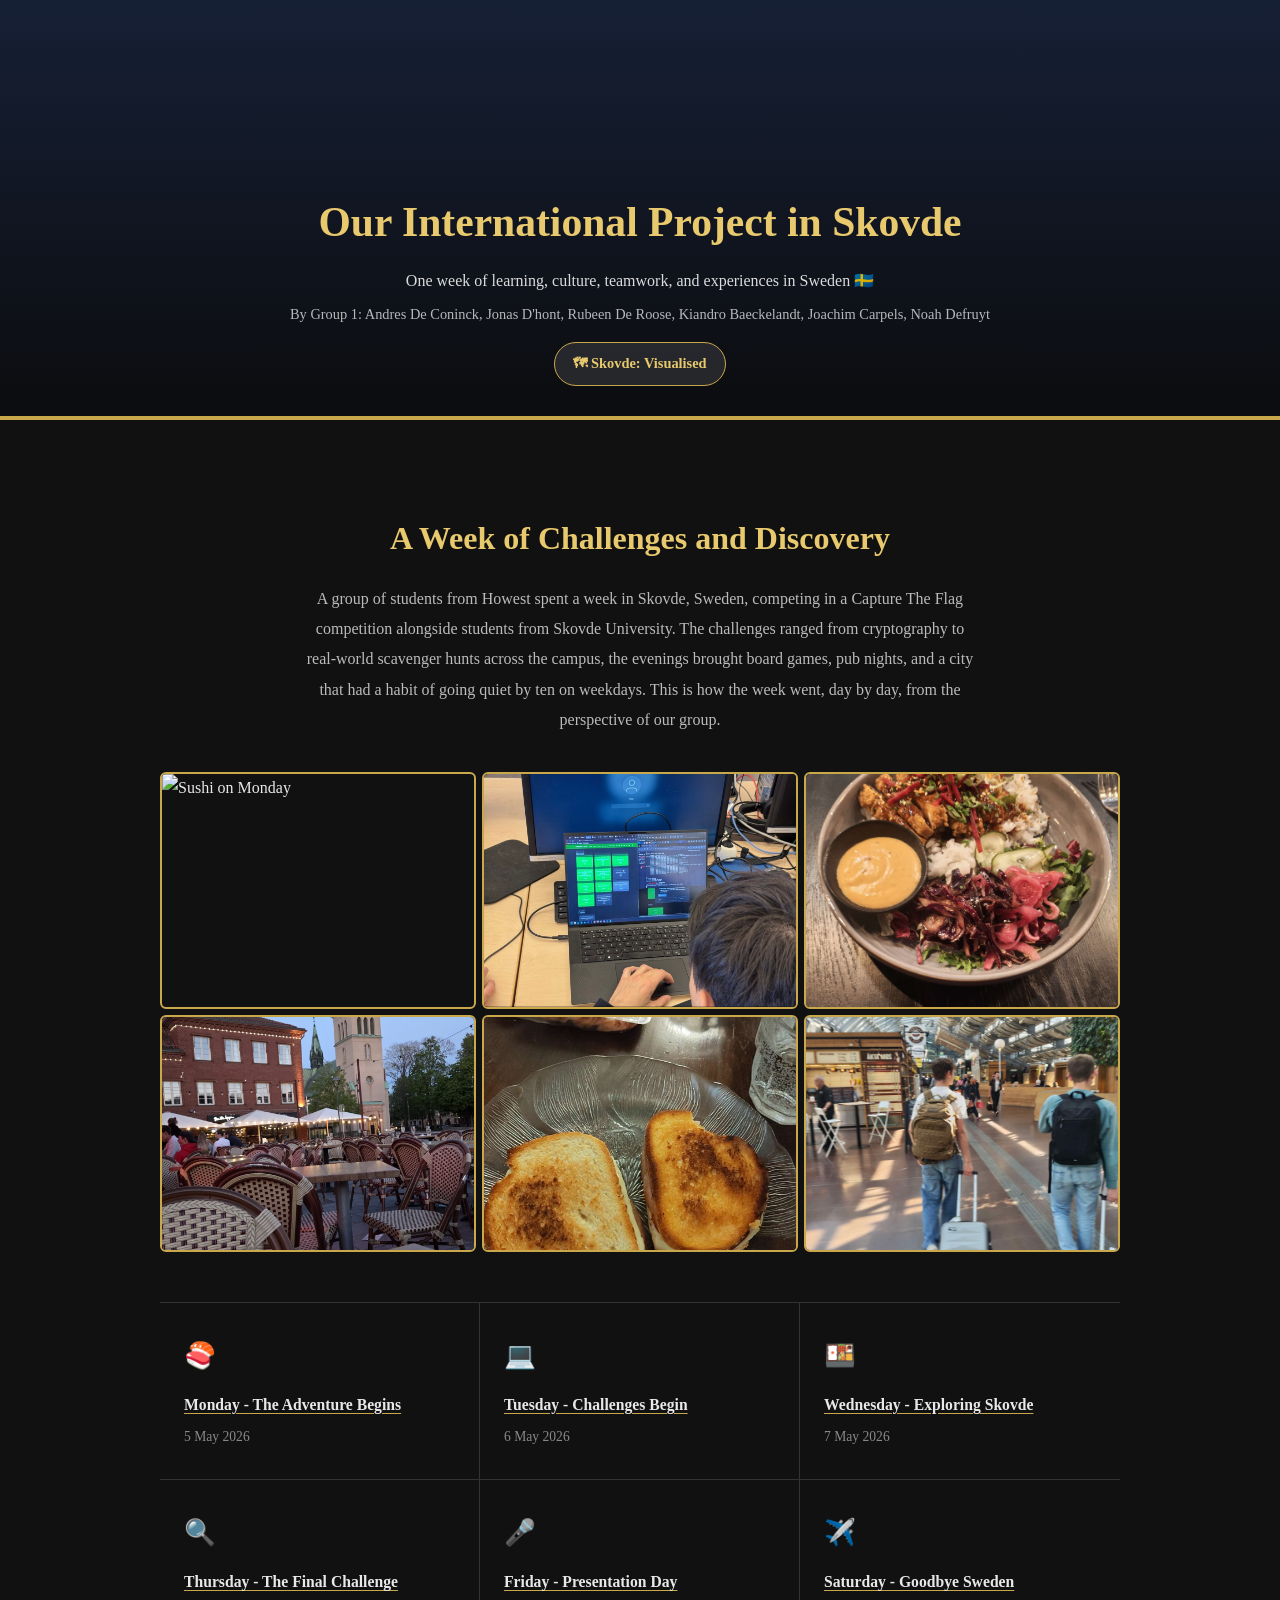
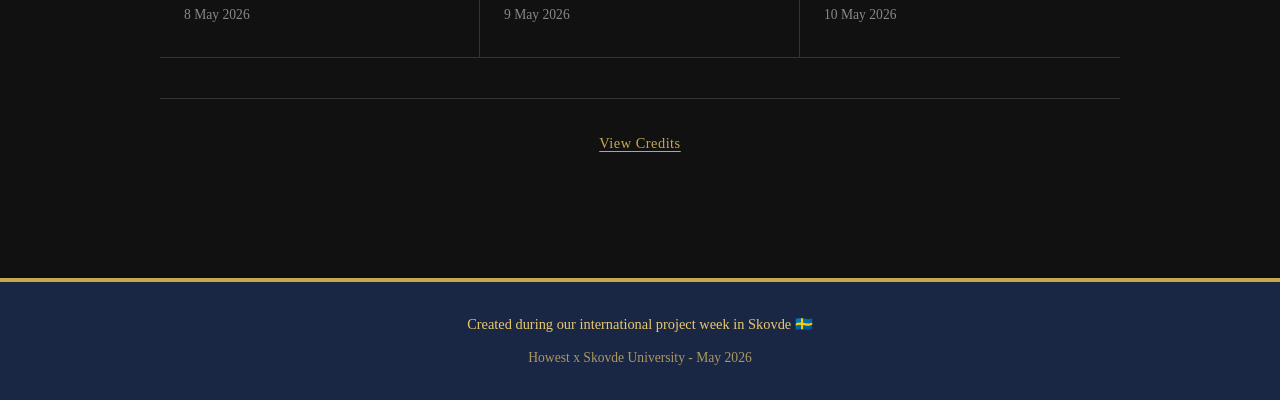
==== commit 42283dbf: "Add full site architecture, CSS system, day pages, credits" ====
--- a/index.html
+++ b/index.html
@@ -3,1071 +3,88 @@
 <head>
   <meta charset="UTF-8">
   <meta name="viewport" content="width=device-width, initial-scale=1.0">
-  <title>Our International Project in Skövde</title>
-
-  <style>
-    body {
-      font-family: Arial, sans-serif;
-      background: #f4f7fb;
-      color: #222;
-      margin: 0;
-      line-height: 1.6;
-      font-size: 18px;
-    }
-
-    :root {
-      --progress-nav-height: 68px;
-    }
-
-    header {
-      background: linear-gradient(135deg, #1e3a5f, #2563eb);
-      color: white;
-      min-height: calc(100vh - var(--progress-nav-height) - 16px);
-      display: flex;
-      flex-direction: column;
-      justify-content: flex-start;
-      padding: 24px 0 0;
-    }
-
-    .hero-inner {
-      width: 90%;
-      max-width: 1260px;
-      margin: 0 auto;
-      padding: 0 34px 30px;
-      box-sizing: border-box;
-      min-height: calc(100vh - var(--progress-nav-height) - 28px - 24px);
-      display: flex;
-      flex-direction: column;
-    }
-
-    .hero-content {
-      margin-top: auto;
-      margin-bottom: auto;
-    }
-
-    .hero-top {
-      display: flex;
-      align-items: center;
-      justify-content: space-between;
-      gap: 18px;
-      margin-bottom: 34px;
-    }
-
-    .hero-brand {
-      margin: 0;
-      font-size: 1.45rem;
-      font-weight: 700;
-      opacity: 0.95;
-    }
-
-    .hero-kicker {
-      margin: 64px 0 14px;
-      font-size: 0.75rem;
-      letter-spacing: 0.18em;
-      text-transform: uppercase;
-      color: #bfdbfe;
-      font-weight: 700;
-    }
-
-    .hero-title {
-      margin: 0;
-      font-size: clamp(3.8rem, 8.8vw, 6.6rem);
-      line-height: 1.01;
-      max-width: 980px;
-      letter-spacing: -0.02em;
-    }
-
-    .hero-subtitle {
-      margin: 18px 0 0;
-      max-width: 680px;
-      font-size: 1.12rem;
-      color: rgba(255, 255, 255, 0.9);
-    }
-
-    .hero-author {
-      margin: 24px 0 0;
-      max-width: 980px;
-      font-size: 1.3rem;
-      color: rgba(255, 255, 255, 0.78);
-    }
-
-    .hero-overview {
-      margin: 28px 0 0;
-      max-width: 1100px;
-      color: rgba(255, 255, 255, 0.9);
-    }
-
-    .hero-overview h3 {
-      margin: 0;
-      font-size: 1.5rem;
-      color: #e2e8f0;
-    }
-
-    .hero-overview p {
-      margin: 14px 0 0;
-      line-height: 1.62;
-      font-size: 1.32rem;
-      max-width: 1000px;
-    }
-
-    .hero-cta-row {
-      margin-top: 44px;
-    }
-
-    .hero-cta {
-      display: inline-block;
-      position: relative;
-      overflow: hidden;
-      text-decoration: none;
-      font-weight: 700;
-      background: rgba(255, 255, 255, 0.18);
-      color: white;
-      padding: 14px 24px;
-      font-size: 1.22rem;
-      border-radius: 999px;
-      border: 1px solid rgba(255, 255, 255, 0.3);
-      transition: transform 0.18s ease, background 0.18s ease;
-    }
-
-    .hero-cta:hover {
-      background: rgba(255, 255, 255, 0.28);
-      transform: translateY(-1px);
-    }
-
-    .hero-cta:active {
-      transform: scale(0.97);
-    }
-
-    .hero-cta.clicked {
-      animation: ctaPulse 340ms ease;
-    }
-
-    .map-link {
-      display: inline-block;
-      background: rgba(255, 255, 255, 0.14);
-      color: white;
-      text-decoration: none;
-      font-weight: 700;
-      padding: 12px 18px;
-      font-size: 1.12rem;
-      border-radius: 999px;
-      border: 1px solid rgba(255, 255, 255, 0.3);
-      transition: background 0.2s ease;
-      white-space: nowrap;
-    }
-
-    .map-link:hover {
-      background: rgba(255, 255, 255, 0.24);
-    }
-
-    .container {
-      width: 90%;
-      max-width: 1260px;
-      margin: auto;
-      padding: 35px 0;
-    }
-
-    .day-nav {
-      width: 100%;
-      position: sticky;
-      top: 0;
-      height: var(--progress-nav-height);
-      box-sizing: border-box;
-      display: flex;
-      align-items: center;
-      z-index: 1200;
-      backdrop-filter: blur(6px);
-      background: rgba(11, 31, 51, 0.78);
-      border-top: 1px solid rgba(191, 219, 254, 0.35);
-      border-bottom: 1px solid rgba(191, 219, 254, 0.22);
-      margin-top: 0;
-    }
-
-    .day-nav-inner {
-      width: 90%;
-      max-width: 1260px;
-      margin: 0 auto;
-      display: flex;
-      align-items: center;
-      justify-content: center;
-      gap: 8px;
-      overflow-x: auto;
-      padding: 0;
-      scrollbar-width: thin;
-    }
-
-    .day-nav a {
-      position: relative;
-      overflow: hidden;
-      text-decoration: none;
-      color: #e2e8f0;
-      font-weight: 700;
-      font-size: 0.9rem;
-      padding: 7px 12px;
-      border-radius: 999px;
-      white-space: nowrap;
-      border: 1px solid rgba(255, 255, 255, 0.35);
-      background: rgba(255, 255, 255, 0.08);
-      transition: all 0.2s ease;
-    }
-
-    .day-nav a.active {
-      color: #0b1f33;
-      background: #bfdbfe;
-      border-color: #bfdbfe;
-    }
-
-    .day-nav a:active {
-      transform: scale(0.97);
-    }
-
-    .day-nav a.clicked {
-      animation: navPulse 280ms ease;
-    }
-
-    .timeline-page {
-      position: relative;
-      padding-left: 150px;
-    }
-
-    .timeline-page::before {
-      content: "";
-      position: absolute;
-      left: 110px;
-      top: 0;
-      bottom: 0;
-      width: 3px;
-      background: #c7d2fe;
-    }
-
-    .day {
-      position: relative;
-      background: white;
-      margin-bottom: 30px;
-      padding: 25px;
-      border-radius: 15px;
-      box-shadow: 0 5px 15px rgba(0,0,0,0.08);
-      scroll-margin-top: 82px;
-    }
-
-    .day.section-focus {
-      animation: sectionGlow 700ms ease;
-    }
-
-    .reveal-on-scroll {
-      opacity: 0;
-      transform: translateY(22px);
-      transition: opacity 0.55s ease, transform 0.55s ease;
-      will-change: opacity, transform;
-    }
-
-    .reveal-on-scroll.is-visible {
-      opacity: 1;
-      transform: translateY(0);
-    }
-
-    .day::before {
-      content: "";
-      position: absolute;
-      left: -45px;
-      top: 28px;
-      width: 14px;
-      height: 14px;
-      border-radius: 50%;
-      background: #2563eb;
-      box-shadow: 0 0 0 4px #e0e7ff;
-    }
-
-    .day::after {
-      content: attr(data-day);
-      position: absolute;
-      left: -140px;
-      top: 22px;
-      width: 85px;
-      text-align: right;
-      font-size: 0.9rem;
-      font-weight: 700;
-      color: #1e3a5f;
-    }
-
-    .day h2 {
-      margin-top: 0;
-      color: #1e3a5f;
-      font-size: 2rem;
-    }
-
-    .written-by {
-      margin: -6px 0 16px 0;
-      font-weight: 700;
-      color: #334155;
-      font-size: 1.08rem;
-    }
-
-    .day p {
-      font-size: 1.3rem;
-    }
-
-    .image-row {
-      display: grid;
-      grid-template-columns: minmax(280px, 44%) minmax(0, 1fr);
-      align-items: center;
-      gap: 26px;
-      margin: 20px 0;
-    }
-
-    .image-row figure {
-      width: 100%;
-      margin: 0;
-      background: rgba(30, 58, 95, 0.06);
-      border-radius: 14px;
-      padding: 10px;
-      display: flex;
-      flex-direction: column;
-      align-items: center;
-      justify-content: center;
-    }
-
-    .day .image-row:nth-of-type(odd) figure {
-      grid-column: 2;
-      grid-row: 1;
-    }
-
-    .day .image-row:nth-of-type(odd) p {
-      grid-column: 1;
-      grid-row: 1;
-    }
-
-    .day .image-row.force-left figure {
-      grid-column: 1 !important;
-      grid-row: 1;
-    }
-
-    .day .image-row.force-left p {
-      grid-column: 2 !important;
-      grid-row: 1;
-    }
-
-    .image-row img {
-      width: 100%;
-      max-width: 100%;
-      display: block;
-      max-height: 330px;
-      object-fit: cover;
-      object-position: center;
-      border-radius: 14px;
-      box-shadow: 0 4px 12px rgba(0,0,0,0.12);
-      cursor: zoom-in;
-      transition: transform 0.18s ease, box-shadow 0.18s ease;
-      transform: perspective(700px) rotateX(var(--tilt-x, 0deg)) rotateY(var(--tilt-y, 0deg)) scale(var(--img-scale, 1));
-      transform-origin: center;
-      will-change: transform;
-    }
-
-    .image-row img.wargames-img {
-      width: auto !important;
-      max-width: 100%;
-      max-height: 460px;
-      height: auto;
-      margin: 0 auto;
-    }
-
-    .inline-day-img {
-      width: 320px;
-      max-width: 100%;
-      margin-top: 12px;
-      border-radius: 14px;
-      box-shadow: 0 4px 12px rgba(0,0,0,0.12);
-      cursor: zoom-in;
-      transition: transform 0.18s ease, box-shadow 0.18s ease;
-      transform: perspective(700px) rotateX(var(--tilt-x, 0deg)) rotateY(var(--tilt-y, 0deg)) scale(var(--img-scale, 1));
-      transform-origin: center;
-      will-change: transform;
-    }
-
-    .reflection-row {
-      display: flex;
-      flex-direction: column;
-      align-items: flex-start;
-      gap: 14px;
-      margin-top: 10px;
-    }
-
-    .reflection-row p {
-      flex: 1;
-      margin: 0;
-    }
-
-    .reflection-photo {
-      width: 100%;
-      max-width: 100%;
-      max-height: 520px;
-      object-fit: cover;
-      object-position: center;
-      border-radius: 14px;
-      box-shadow: 0 4px 12px rgba(0,0,0,0.12);
-      cursor: zoom-in;
-      transition: transform 0.18s ease, box-shadow 0.18s ease;
-      transform: perspective(700px) rotateX(var(--tilt-x, 0deg)) rotateY(var(--tilt-y, 0deg)) scale(var(--img-scale, 1));
-      transform-origin: center;
-      will-change: transform;
-    }
-
-    .reflection-photo-wrap {
-      width: 100%;
-      align-self: flex-start;
-      background: rgba(30, 58, 95, 0.06);
-      border-radius: 14px;
-      padding: 10px;
-    }
-
-    .image-row p {
-      margin: 0;
-    }
-
-    .image-caption {
-      margin-top: 7px;
-      font-size: 0.96rem;
-      color: #475569;
-      line-height: 1.35;
-      font-style: italic;
-      text-align: center;
-    }
-
-    .highlight {
-      background: #e0f2fe;
-      padding: 12px;
-      border-left: 5px solid #0284c7;
-      margin-top: 15px;
-      border-radius: 5px;
-    }
-
-    footer {
-      text-align: center;
-      padding: 30px;
-      background: #1e3a5f;
-      color: white;
-      margin-top: 40px;
-    }
-
-    .lightbox {
-      position: fixed;
-      inset: 0;
-      display: none;
-      align-items: center;
-      justify-content: center;
-      background: rgba(17, 24, 39, 0.9);
-      z-index: 9999;
-      padding: 24px;
-    }
-
-    .lightbox.open {
-      display: flex;
-    }
-
-    .lightbox img {
-      max-width: min(1100px, 95vw);
-      max-height: 88vh;
-      border-radius: 12px;
-      box-shadow: 0 12px 28px rgba(0,0,0,0.45);
-    }
-
-    .lightbox-close {
-      position: absolute;
-      top: 16px;
-      right: 18px;
-      background: transparent;
-      border: 0;
-      color: white;
-      font-size: 2rem;
-      line-height: 1;
-      cursor: pointer;
-      padding: 4px;
-    }
-
-    .back-to-top {
-      position: fixed;
-      right: 18px;
-      bottom: 20px;
-      width: 46px;
-      height: 46px;
-      border-radius: 50%;
-      border: none;
-      background: #2563eb;
-      color: white;
-      font-size: 1.3rem;
-      cursor: pointer;
-      box-shadow: 0 8px 16px rgba(0,0,0,0.22);
-      opacity: 0;
-      transform: translateY(8px);
-      pointer-events: none;
-      transition: opacity 0.2s ease, transform 0.2s ease, background 0.2s ease;
-      z-index: 1300;
-    }
-
-    .back-to-top.visible {
-      opacity: 1;
-      transform: translateY(0);
-      pointer-events: auto;
-    }
-
-    .back-to-top:hover {
-      background: #1d4ed8;
-    }
-
-    @keyframes navPulse {
-      0% { transform: scale(1); }
-      45% { transform: scale(1.06); }
-      100% { transform: scale(1); }
-    }
-
-    @keyframes ctaPulse {
-      0% { transform: scale(1); }
-      45% { transform: scale(1.08); }
-      100% { transform: scale(1); }
-    }
-
-    @keyframes sectionGlow {
-      0% {
-        box-shadow: 0 0 0 0 rgba(37, 99, 235, 0.25), 0 5px 15px rgba(0,0,0,0.08);
-      }
-      55% {
-        box-shadow: 0 0 0 10px rgba(37, 99, 235, 0), 0 8px 22px rgba(37, 99, 235, 0.18);
-      }
-      100% {
-        box-shadow: 0 5px 15px rgba(0,0,0,0.08);
-      }
-    }
-
-    @media (max-width: 700px) {
-      header {
-        min-height: calc(100vh - var(--progress-nav-height) - 14px);
-      }
-
-      .hero-kicker {
-        margin-top: 38px;
-      }
-
-      .hero-top {
-        flex-wrap: wrap;
-      }
-
-      .hero-author {
-        font-size: 0.88rem;
-      }
-
-      .hero-overview h3 {
-        font-size: 0.95rem;
-      }
-
-      .timeline-page {
-        padding-left: 0;
-      }
-
-      .timeline-page::before {
-        display: none;
-      }
-
-      .day::before,
-      .day::after {
-        display: none;
-      }
-
-      .reveal-on-scroll {
-        transform: translateY(16px);
-      }
-
-      .day-nav-inner {
-        width: 94%;
-      }
-
-      .image-row {
-        display: grid;
-        grid-template-columns: 1fr;
-        gap: 12px;
-      }
-
-      .reflection-row {
-        flex-direction: column;
-        align-items: flex-start;
-      }
-
-      .reflection-photo {
-        width: 100%;
-        max-width: 100%;
-      }
-
-      .image-row figure,
-      .day .image-row:nth-of-type(odd) figure {
-        grid-column: 1;
-        grid-row: auto;
-        width: 100%;
-        margin: 0 0 10px 0;
-      }
-
-      .day .image-row:nth-of-type(odd) p {
-        grid-column: 1;
-        grid-row: auto;
-      }
-
-      .image-row img {
-        width: 100%;
-      }
-
-      .image-row img.wargames-img {
-        width: 70% !important;
-        max-width: 70%;
-        max-height: 420px;
-      }
-    }
-  </style>
+  <title>Our International Project in Skovde</title>
+  <link rel="stylesheet" href="css/global.css">
+  <link rel="icon" href="data:image/svg+xml,<svg xmlns='http://www.w3.org/2000/svg' viewBox='0 0 16 10'><rect width='16' height='10' fill='%230052A5'/><rect x='4' width='2' height='10' fill='%23FECB00'/><rect y='4' width='16' height='2' fill='%23FECB00'/></svg>">
 </head>
-
 <body>
 
-  <header>
-    <div class="hero-inner">
-      <div class="hero-top">
-        <p class="hero-brand">Project Week Skövde</p>
-        <a class="map-link" href="./skovde-visualised.html">Skövde: visual map</a>
-      </div>
-      <div class="hero-content">
-        <h1 class="hero-title">Project Week<br>Skövde</h1>
-        <p class="hero-author">By Group 1: Andres De Coninck, Jonas D'hont, Rubeen De Roose, Kiandro Baeckelandt, Joachim Carpels, Noah Defruyt</p>
-        <div class="hero-overview">
-          <h3>Overview</h3>
-          <p>We traveled with a group of 25 cybersecurity students to Skövde, Sweden, to compete in an engaging and fun CTF week. We teamed up with Skövde University students to compete against each other and see who was the best at CTF problem solving. Along the way, we made a lot of new friends, created great memories, and overall had an amazing project week.</p>
-        </div>
-        <div class="hero-cta-row">
-          <a class="hero-cta" href="#objective">Go to blog</a>
-        </div>
-      </div>
+  <div class="hero">
+    <div class="hero-overlay"></div>
+    <div class="hero-text">
+      <h1>Our International Project in Skovde</h1>
+      <p>One week of learning, culture, teamwork, and experiences in Sweden 🇸🇪</p>
+      <p class="byline">By Group 1: Andres De Coninck, Jonas D'hont, Rubeen De Roose, Kiandro Baeckelandt, Joachim Carpels, Noah Defruyt</p>
+      <a class="map-link" href="./skovde-visualised.html">🗺 Skovde: Visualised</a>
     </div>
-  </header>
-
-  <nav class="day-nav" aria-label="Day progress navigation">
-    <div class="day-nav-inner">
-      <a href="#objective" data-target="objective">Objective</a>
-      <a href="#monday" data-target="monday">Monday</a>
-      <a href="#tuesday" data-target="tuesday">Tuesday</a>
-      <a href="#wednesday" data-target="wednesday">Wednesday</a>
-      <a href="#thursday" data-target="thursday">Thursday</a>
-      <a href="#friday" data-target="friday">Friday</a>
-      <a href="#saturday" data-target="saturday">Saturday</a>
-      <a href="#reflection" data-target="reflection">Reflection</a>
-    </div>
-  </nav>
+  </div>
 
   <div class="container">
-    <div class="timeline-page">
-    <div class="day" id="objective" data-day="Objective">
-      <h2>Project Objective</h2>
-      <p>The objective of our project week was less about delivering a final product and more about the experience itself. Instead of a traditional assignment, we collaborated with Skövde University students on <strong>a week-long series of engaging CTF challenges</strong>. <br>
-        <br>
-        Our group was actually separated into different teams during the project week. However, this only helped us further because everyone had different experiences to talk about. <bR>
-        <br>
-        Teamwork was essential: there was a huge variety of challenges, which meant we had to combine our diverse strengths to compete, making it a great way to get to know each other. <strong>In this blog, we’ll walk you through a chronological timeline of our project week, along with a few extras like a visual map of the city.</strong></p>
+
+    <div class="intro">
+      <h2>A Week of Challenges and Discovery</h2>
+      <p>A group of students from Howest spent a week in Skovde, Sweden, competing in a Capture The Flag competition alongside students from Skovde University. The challenges ranged from cryptography to real-world scavenger hunts across the campus, the evenings brought board games, pub nights, and a city that had a habit of going quiet by ten on weekdays. This is how the week went, day by day, from the perspective of our group.</p>
     </div>
 
-    <div class="day" id="monday" data-day="Monday">
-      <h2>Day 1 - Start of the CTF week</h2>
-      <p class="written-by">Written by: Joachim Carpels</p>
-
-      <p>
-      On Monday, the project officially kicked off. We started the day with a short introduction where we got to know some of our fellow students. After that, we met our teams and began collaborating on the project until around 4 PM.
-      </p>
-
-      <div class="image-row">
-        <img src="./images/sushi.jpg" alt="Sushi with local students">
-
-        <p>
-        At noon, we went out for sushi together with the local students, which was a great opportunity to connect and spend time together outside of the project work.
-        </p>
-      </div>
-
-      <p>
-      In the evening, we had our first social activity: a board game night. Before and after playing the board games, we spent time talking, having drinks, and getting to know everyone better. It was a fun and relaxed way to end the first day of the project.
-      </p>
-
-      <div class="highlight">
-        <strong>Best moment:</strong> Meeting new people and playing board games together.
-      </div>
+    <div class="collage">
+      <img src="./assets/images/monday/sushi.jpg" alt="Sushi on Monday">
+      <img src="./assets/images/tuesday/dinsdag4.jpg" alt="CTF challenges">
+      <img src="./assets/images/wednesday/chicken-katsu.jpg" alt="Chicken katsu">
+      <img src="./assets/images/thursday/thursday_bar.jpeg" alt="Thursday CTF lab">
+      <img src="./assets/images/saturday/yummy_croque.jpg" alt="Breakfast on Saturday">
+      <img src="./assets/images/saturday/gothenburg_station.jpg" alt="Gothenburg station">
     </div>
 
-    <div class="day" id="tuesday" data-day="Tuesday">
-      <h2>Day 2 - Continuation of the CTF week and movienight</h2>
-      <p class="written-by">Written by: Andres De Coninck </p>
-      <div class="image-row">
-        <img src="./images/dinsdag4.jpg" alt="Tuesday challenge setup and work">
-        <p>
-          After the amazing first day Monday was, we woke up fresh and early to start the second day of this project week. We went to the classroom pretty early to set up our laptops and be ready when the new challenges dropped.
-        </p>
-      </div>
+    <div class="day-grid">
 
-      <p>
-        Although collaborating was not allowed, we could always rely on other groups to help us with technical issues, problems, or any questions whatsoever. Every group had the perfect blend of Howest students and Skövde University students; everybody got along very well.
-      </p>
+      <a class="day-entry" href="./days/monday.html">
+        <span class="icon">🍣</span>
+        <h3>Monday - The Adventure Begins</h3>
+        <p class="date">5 May 2026</p>
+      </a>
 
-      <div class="image-row">
-        <img src="./images/dinsdag1.jpg" alt="CTF scoreboard on Tuesday">
-        <p>
-          After some great hours of competitiveness, this is what the scoreboard looked like, with the amazing 'apt install braincell' in first place. Shortly after, we went out to explore the city for some food.
-        </p>
-      </div>
+      <a class="day-entry" href="./days/tuesday.html">
+        <span class="icon">💻</span>
+        <h3>Tuesday - Challenges Begin</h3>
+        <p class="date">6 May 2026</p>
+      </a>
 
-      <p>
-        With our bodies and minds full of new energy, we went back to the classroom to keep working on the challenges we weren't able to solve in the morning. It was nice to see that there was a lot of variety in the challenges themselves, from IRL challenges to cryptography. Sadly, there was no reverse engineering, as the Skövde University students did not have any hands-on experience with this.
-      </p>
+      <a class="day-entry" href="./days/wednesday.html">
+        <span class="icon">🍱</span>
+        <h3>Wednesday - Exploring Skovde</h3>
+        <p class="date">7 May 2026</p>
+      </a>
 
-      <div class="image-row">
-        <img class="wargames-img" src="./images/wargames.jpg" alt='Movie night showing "WarGames"'>
-        <p>
-          To end the day, we joined the movie night at the university and watched WarGames (1983), a classic cyber movie about a teenager who accidentally accesses a military system and nearly starts a nuclear conflict. It was the perfect way to wrap up a long day of CTF challenges, teamwork, and problem solving
-        </p>
-      </div>
+      <a class="day-entry" href="./days/thursday.html">
+        <span class="icon">🔍</span>
+        <h3>Thursday - The Final Challenge</h3>
+        <p class="date">8 May 2026</p>
+      </a>
 
-      <div class="image-row force-left">
-        <img class="inline-day-img" src="./images/dinsdag5.jpg" alt="Exploring the city of Skövde on Tuesday">
-        <p>
-          Since the movie night was optional, some of us also took the chance to explore more of Skövde in the evening and enjoy the good weather.
-        </p>
-      </div>
+      <a class="day-entry" href="./days/friday.html">
+        <span class="icon">🎤</span>
+        <h3>Friday - Presentation Day</h3>
+        <p class="date">9 May 2026</p>
+      </a>
 
-      <div class="highlight">
-        <strong>My favorite moment of the day:</strong> Solving problems together in an international team.
-      </div>
+      <a class="day-entry" href="./days/saturday.html">
+        <span class="icon">✈️</span>
+        <h3>Saturday - Goodbye Sweden</h3>
+        <p class="date">10 May 2026</p>
+      </a>
+
     </div>
 
-     <div class="day" id="wednesday" data-day="Wednesday">
-      <h2>Day 3 - More fun challenges and exploring the city at night</h2>
-      <p class="written-by">Written by: Kiandro Baeckelandt</p>
- 
-      <p>
-      By Wednesday, the team had truly found its rhythm. We spent the morning back at the university, where a fresh batch of Capture The Flag challenges had just been released.
-      </p>
- 
-      <div class="image-row">
-        <img src="./images/chicken-katsu.jpg" alt="Chicken katsu lunch in Skövde">
- 
-        <p>
-        For lunch, we returned to the sushi restaurant we had visited on Monday, since the food there had been excellent. This time, however, we were curious to try something different from the menu. 
-        Therefore, we ordered chicken katsu: crispy breaded chicken served with rice and a rich, savoury sauce. 
-        It quickly became one of the culinary highlights of the trip.
-        </p>
-      </div>
- 
-      <p>
-      After an afternoon of solving more CTF challenges, we were ready for the evening activity: a pub night. Before heading out, however, we stopped by Systembolaget, the state-owned liquor store, to buy a few drinks for predrinking at our accommodation. 
-      Beer prices in Swedish bars are remarkably high, and although the student café charged less than a regular bar, the cost still added up quickly.
-      </p>
- 
-      <p>
-      Once we felt ready, we walked over to a local student café. The atmosphere there was relaxed and welcoming, and we spent a couple of hours chatting and enjoying the company of the other students. 
-      Unfortunately, the café closed at 11 PM, so we decided to continue our evening in the city centre.
-      </p>
- 
-      <p>
-      Downtown, however, the mood shifted noticeably. 
-      A large group of off-duty soldiers was present, and although we tried to keep to ourselves, the situation gradually became uncomfortable. 
-      Out of caution, we chose to leave early and walk back to our accommodation together as a group.
-      </p>
- 
-      <div class="highlight">
-        <strong>Favorite place:</strong> Rådhuscaféet.
-      </div>
-    </div>
-
-    <div class="day" id="thursday" data-day="Thursday">
-      <h2>Day 4 - Grinding CTF again</h2>
-      <p class="written-by">Written by: Rubeen De Roose</p>
-      <p>ToDo</p>
-
-      <div class="highlight">
-        <strong>Team achievement:</strong> Completing our presentation/project.
-      </div>
-    </div>
-
-    <div class="day" id="friday" data-day="Friday">
-      <h2>Day 5 - Who will win?</h2>
-      <p class="written-by">Written by: Noah Defruyt</p>
-      <p>ToDo</p>
-
-      <div class="highlight">
-        <strong>Proud moment:</strong> Presenting in front of everyone.
-      </div>
-    </div>
-
-    <div class="day" id="saturday" data-day="Saturday">
-      <h2>Day 6 - Goodbye Sweden</h2>
-      <p class="written-by">Written by: Jonas D'hont</p>
-  
-      <div class="image-row">
-        <img src="./images/yummy_croque.jpg" alt="Grilled cheese sandwiches">
-        <p>
-          We woke up at around 10 AM and made some grilled cheese sandwiches for breakfast.
-        </p>
-      </div>
-
-      <div class="image-row">
-        <img src="./images/bubs.jpg" alt="Candy from a Swedish candy store">
-
-        <p>
-          Two people from our group went to a candy store to buy sweets for their mothers. Since it was Mother’s Day the next day, they thought it would make a nice gift.
-        </p>
-      </div>
-  
-      <div class="image-row">
-        <img src="./images/gothenburg_station.jpg" alt="Gothenburg train station">
-
-        <p>
-          Around noon, we grabbed a small snack at the train station before taking the train to Gothenburg.
-        </p>
-      </div>
-  
-      <p>
-        From there, we took an Uber to the airport and waited for our flight home.
-      </p>
-  
-    </div>
-
-    <div class="day" id="reflection" data-day="Reflection">
-      <h2>Reflection</h2>
-      <div class="reflection-row">
-        <p>
-          After everything was said and done, our project week had come to an end. Looking back, every single one of us had an amazing experience throughout the whole week. Whether it was solving challenges, eating good food, drinking an overpriced pint (8 euros, by the way!), or simply chatting with our newly made friends, it was unforgettable.
-          <br><br>
-          What stood out most was how welcome everyone felt from start to finish. Across the whole group, we made many new friends and created memories that will stay with us long after this trip.
-          <br><br>
-          We actually learned a lot of new things from the Swedish students, just as they learned a lot from us. To sum up this project week: we don't just think it was a successful and productive week, we know it was.
-        </p>
-        <div class="reflection-photo-wrap">
-          <img class="reflection-photo" src="./images/groepsfoto.JPEG" alt="Group photo at Högskolan i Skövde">
-        </div>
-      </div>
-    </div>
-
+    <div class="credits-link">
+      <a href="./credits.html">View Credits</a>
     </div>
 
   </div>
 
-  <div class="lightbox" id="lightbox" aria-hidden="true">
-    <button class="lightbox-close" id="lightboxClose" aria-label="Close image preview">&times;</button>
-    <img id="lightboxImage" src="" alt="">
-  </div>
-
-  <button class="back-to-top" id="backToTop" aria-label="Back to top">↑</button>
-
   <footer>
-    <p>Created during our international project week in Skövde 🇸🇪</p>
+    <p>Created during our international project week in Skovde 🇸🇪</p>
+    <p>Howest x Skovde University - May 2026</p>
   </footer>
 
-  <script>
-    function prepareImageRows() {
-      const rowImages = document.querySelectorAll(".image-row img");
-      rowImages.forEach((img) => {
-        if (img.parentElement && img.parentElement.tagName === "FIGURE") {
-          return;
-        }
-
-        const figure = document.createElement("figure");
-        const caption = document.createElement("figcaption");
-        caption.className = "image-caption";
-        caption.textContent = img.alt || "Image";
-
-        img.parentNode.insertBefore(figure, img);
-        figure.appendChild(img);
-        figure.appendChild(caption);
-      });
-    }
-
-    prepareImageRows();
-
-    const lightbox = document.getElementById("lightbox");
-    const lightboxImage = document.getElementById("lightboxImage");
-    const lightboxClose = document.getElementById("lightboxClose");
-    const zoomableImages = document.querySelectorAll(".day img");
-    const dayNavLinks = document.querySelectorAll(".day-nav a");
-    const daySections = document.querySelectorAll(".day[id]");
-    const backToTop = document.getElementById("backToTop");
-    const heroCta = document.querySelector(".hero-cta");
-    const revealTargets = document.querySelectorAll(".day, .day h2, .day p, .image-row, .highlight, .reflection-row, .written-by");
-
-    function closeLightbox() {
-      lightbox.classList.remove("open");
-      lightbox.setAttribute("aria-hidden", "true");
-      lightboxImage.src = "";
-      lightboxImage.alt = "";
-    }
-
-    revealTargets.forEach((el) => {
-      el.classList.add("reveal-on-scroll");
-    });
-
-    const revealObserver = new IntersectionObserver(
-      (entries, observer) => {
-        entries.forEach((entry) => {
-          if (entry.isIntersecting) {
-            entry.target.classList.add("is-visible");
-            observer.unobserve(entry.target);
-          }
-        });
-      },
-      { threshold: 0.08, rootMargin: "0px 0px -8% 0px" }
-    );
-
-    revealTargets.forEach((el) => revealObserver.observe(el));
-
-    function flashSection(sectionId) {
-      const target = document.getElementById(sectionId);
-      if (!target) return;
-      target.classList.remove("section-focus");
-      void target.offsetWidth;
-      target.classList.add("section-focus");
-    }
-
-    zoomableImages.forEach((img) => {
-      img.addEventListener("mousemove", (event) => {
-        const rect = img.getBoundingClientRect();
-        const relX = (event.clientX - rect.left) / rect.width;
-        const relY = (event.clientY - rect.top) / rect.height;
-        const rotateY = (relX - 0.5) * 8;
-        const rotateX = (0.5 - relY) * 8;
-
-        img.style.setProperty("--tilt-x", `${rotateX}deg`);
-        img.style.setProperty("--tilt-y", `${rotateY}deg`);
-        img.style.setProperty("--img-scale", "1.06");
-        img.style.boxShadow = "0 10px 22px rgba(0,0,0,0.2)";
-      });
-
-      img.addEventListener("mouseleave", () => {
-        img.style.setProperty("--tilt-x", "0deg");
-        img.style.setProperty("--tilt-y", "0deg");
-        img.style.setProperty("--img-scale", "1");
-        img.style.boxShadow = "0 4px 12px rgba(0,0,0,0.12)";
-      });
-
-      img.addEventListener("click", () => {
-        lightboxImage.src = img.src;
-        lightboxImage.alt = img.alt || "Expanded image";
-        lightbox.classList.add("open");
-        lightbox.setAttribute("aria-hidden", "false");
-      });
-    });
-
-    lightboxClose.addEventListener("click", closeLightbox);
-
-    lightbox.addEventListener("click", (event) => {
-      if (event.target === lightbox) {
-        closeLightbox();
-      }
-    });
-
-    document.addEventListener("keydown", (event) => {
-      if (event.key === "Escape" && lightbox.classList.contains("open")) {
-        closeLightbox();
-      }
-    });
-
-    function setActiveNav(targetId) {
-      dayNavLinks.forEach((link) => {
-        link.classList.toggle("active", link.dataset.target === targetId);
-      });
-    }
-
-    function updateActiveSection() {
-      const nav = document.querySelector(".day-nav");
-      const markerY = (nav ? nav.getBoundingClientRect().bottom : 0) + 20;
-      let currentId = null;
-      const lastSection = daySections[daySections.length - 1];
-
-      if (window.innerHeight + window.scrollY >= document.body.offsetHeight - 6) {
-        setActiveNav(lastSection.id);
-        return;
-      }
-
-      for (const section of daySections) {
-        const rect = section.getBoundingClientRect();
-        if (rect.top <= markerY && rect.bottom > markerY) {
-          currentId = section.id;
-          break;
-        }
-      }
-
-      if (!currentId) {
-        let closestSection = daySections[0];
-        let closestDistance = Infinity;
-
-        daySections.forEach((section) => {
-          const distance = Math.abs(section.getBoundingClientRect().top - markerY);
-          if (distance < closestDistance) {
-            closestDistance = distance;
-            closestSection = section;
-          }
-        });
-
-        currentId = closestSection.id;
-      }
-
-      setActiveNav(currentId);
-    }
-
-    dayNavLinks.forEach((link) => {
-      link.addEventListener("click", (event) => {
-        event.preventDefault();
-
-        const targetId = link.dataset.target;
-        const targetSection = document.getElementById(targetId);
-
-        if (targetSection) {
-          targetSection.scrollIntoView({ behavior: "smooth", block: "start" });
-        }
-
-        link.classList.remove("clicked");
-        void link.offsetWidth;
-        link.classList.add("clicked");
-        setActiveNav(targetId);
-        requestAnimationFrame(() => {
-          updateActiveSection();
-          flashSection(targetId);
-        });
-      });
-    });
-
-    if (heroCta) {
-      heroCta.addEventListener("click", (event) => {
-        event.preventDefault();
-
-        const ctaTargetId = heroCta.getAttribute("href")?.replace("#", "");
-        const ctaTarget = ctaTargetId ? document.getElementById(ctaTargetId) : null;
-
-        if (ctaTarget) {
-          ctaTarget.scrollIntoView({ behavior: "smooth", block: "start" });
-        }
-
-        heroCta.classList.remove("clicked");
-        void heroCta.offsetWidth;
-        heroCta.classList.add("clicked");
-
-        if (ctaTargetId) {
-          requestAnimationFrame(() => flashSection(ctaTargetId));
-        }
-      });
-    }
-
-    updateActiveSection();
-
-    window.addEventListener("scroll", () => {
-      updateActiveSection();
-      if (window.scrollY > 500) {
-        backToTop.classList.add("visible");
-      } else {
-        backToTop.classList.remove("visible");
-      }
-    });
-
-    backToTop.addEventListener("click", () => {
-      window.scrollTo({ top: 0, behavior: "smooth" });
-    });
-  </script>
-
 </body>
-</html>
+</html>
--- a/css/global.css
+++ b/css/global.css
@@ -0,0 +1,381 @@
+:root {
+  --navy: #1a2744;
+  --navy-light: #243460;
+  --gold: #c9a84c;
+  --gold-light: #e8c96d;
+  --white: #ffffff;
+  --offwhite: #f8f6f0;
+  --text: #1a1a1a;
+  --text-light: #444444;
+}
+
+* {
+  margin: 0;
+  padding: 0;
+  box-sizing: border-box;
+}
+
+body {
+  font-family: Georgia, 'Times New Roman', serif;
+  background: #111;
+  color: #e8e8e8;
+  line-height: 1.8;
+}
+
+/* HEADER */
+header {
+  background: linear-gradient(135deg, var(--navy), var(--navy-light));
+  background-image: url('../assets/images/banner.jpg');
+  background-size: cover;
+  background-position: center;
+  color: var(--white);
+  padding: 60px 20px 40px;
+  text-align: center;
+  border-bottom: 4px solid var(--gold);
+  position: relative;
+}
+
+header::before {
+  content: '';
+  position: absolute;
+  inset: 0;
+  background: linear-gradient(to top, rgba(10,10,10,0.85) 0%, rgba(26,39,68,0.75) 100%);
+}
+
+header h1 {
+  position: relative;
+  z-index: 1;
+  color: var(--gold-light);
+}
+
+header p {
+  position: relative;
+  z-index: 1;
+  color: var(--white);
+  opacity: 0.85;
+}
+
+/* NAV */
+nav {
+  background: var(--navy);
+  border-bottom: 2px solid var(--gold);
+  padding: 12px 20px;
+  text-align: center;
+}
+
+nav a {
+  color: var(--gold-light);
+  text-decoration: none;
+  font-size: 0.95rem;
+  margin: 0 12px;
+  letter-spacing: 0.5px;
+  transition: color 0.2s;
+}
+
+nav a:hover {
+  color: var(--white);
+}
+
+/* FOOTER */
+footer {
+  background: var(--navy);
+  color: var(--gold-light);
+  text-align: center;
+  padding: 30px 20px;
+  margin-top: 60px;
+  border-top: 4px solid var(--gold);
+  font-size: 0.9rem;
+}
+
+footer p + p {
+  margin-top: 8px;
+  opacity: 0.7;
+  font-size: 0.85rem;
+}
+
+/* CONTAINER */
+.container {
+  width: 90%;
+  max-width: 960px;
+  margin: 0 auto;
+  padding: 40px 0;
+}
+
+/* HERO */
+.hero {
+  width: 100%;
+  height: 420px;
+  background: #1a2744;
+  background-image: url('../assets/images/banner.jpg');
+  background-size: cover;
+  background-position: center;
+  display: flex;
+  align-items: flex-end;
+  justify-content: center;
+  border-bottom: 4px solid var(--gold);
+  position: relative;
+}
+
+.hero-overlay {
+  position: absolute;
+  inset: 0;
+  background: linear-gradient(to top, rgba(10,10,10,0.92) 0%, rgba(10,10,10,0.25) 100%);
+}
+
+.hero-text {
+  position: relative;
+  text-align: center;
+  color: white;
+  padding: 30px 20px;
+  z-index: 1;
+}
+
+.hero-text h1 {
+  font-size: 2.6rem;
+  color: var(--gold-light);
+  margin-bottom: 8px;
+}
+
+.hero-text p {
+  font-size: 1rem;
+  opacity: 0.85;
+}
+
+.hero-text .byline {
+  margin-top: 6px;
+  font-size: 0.9rem;
+  opacity: 0.7;
+}
+
+.map-link {
+  display: inline-block;
+  margin-top: 14px;
+  background: rgba(255,255,255,0.1);
+  color: var(--gold-light);
+  text-decoration: none;
+  font-weight: bold;
+  padding: 8px 18px;
+  border-radius: 999px;
+  border: 1px solid var(--gold);
+  font-size: 0.9rem;
+  transition: background 0.2s;
+}
+
+.map-link:hover {
+  background: rgba(255,255,255,0.2);
+}
+
+/* INTRO */
+.intro {
+  text-align: center;
+  max-width: 680px;
+  margin: 50px auto 36px;
+}
+
+.intro h2 {
+  font-size: 2rem;
+  color: var(--gold-light);
+  margin-bottom: 16px;
+}
+
+.intro p {
+  font-size: 1rem;
+  color: #bbb;
+  line-height: 1.9;
+}
+
+/* COLLAGE */
+.collage {
+  display: grid;
+  grid-template-columns: repeat(3, 1fr);
+  gap: 6px;
+  margin: 0 0 50px;
+}
+
+.collage img {
+  width: 100%;
+  aspect-ratio: 4/3;
+  object-fit: cover;
+  border-radius: 6px;
+  border: 2px solid var(--gold);
+  display: block;
+  box-shadow: none;
+}
+
+/* DAY GRID */
+.day-grid {
+  display: grid;
+  grid-template-columns: repeat(3, 1fr);
+  gap: 0;
+  border-top: 1px solid #333;
+}
+
+.day-entry {
+  padding: 30px 24px;
+  border-bottom: 1px solid #333;
+  text-decoration: none;
+  color: #e8e8e8;
+  display: block;
+  transition: background 0.2s;
+}
+
+.day-entry:hover {
+  background: #1a1a1a;
+}
+
+.day-entry:not(:nth-child(3n)) {
+  border-right: 1px solid #333;
+}
+
+.day-entry .icon {
+  font-size: 1.6rem;
+  display: block;
+  margin-bottom: 12px;
+}
+
+.day-entry h3 {
+  font-size: 0.98rem;
+  color: #e8e8e8;
+  margin-bottom: 6px;
+  text-decoration: underline;
+  text-underline-offset: 3px;
+  text-decoration-color: var(--gold);
+}
+
+.day-entry .date {
+  font-size: 0.85rem;
+  color: #888;
+}
+
+/* CREDITS LINK */
+.credits-link {
+  text-align: center;
+  margin-top: 40px;
+  padding-top: 30px;
+  padding-bottom: 20px;
+  border-top: 1px solid #333;
+}
+
+.credits-link a {
+  color: var(--gold);
+  font-size: 0.9rem;
+  text-decoration: underline;
+  text-underline-offset: 3px;
+  letter-spacing: 0.5px;
+}
+
+/* CREDITS PAGE */
+.credits-header {
+  margin-bottom: 50px;
+  padding-bottom: 20px;
+  border-bottom: 2px solid var(--gold);
+}
+
+.credits-header h2 {
+  font-size: 1.8rem;
+  color: var(--gold-light);
+  margin-bottom: 12px;
+}
+
+.credits-header p {
+  color: #aaa;
+  font-size: 0.95rem;
+  line-height: 1.8;
+  max-width: 680px;
+}
+
+.credit-entry {
+  display: grid;
+  grid-template-columns: 220px 1fr;
+  gap: 40px;
+  padding: 30px 0;
+  border-bottom: 1px solid #222;
+}
+
+.credit-entry:last-of-type {
+  border-bottom: none;
+}
+
+.credit-left {
+  padding-top: 4px;
+}
+
+.credit-name {
+  color: var(--gold-light);
+  font-size: 1rem;
+  font-weight: bold;
+  margin-bottom: 6px;
+}
+
+.credit-day {
+  color: #666;
+  font-size: 0.85rem;
+  font-style: italic;
+}
+
+.credit-right p {
+  color: #aaa;
+  font-size: 0.95rem;
+  line-height: 1.8;
+}
+
+.placeholder-entry .credit-name {
+  color: #555;
+}
+
+.placeholder-text {
+  color: #444;
+  font-style: italic;
+}
+
+.tech-note {
+  background: #1a1a1a;
+  border-left: 4px solid var(--gold);
+  border-radius: 8px;
+  padding: 24px;
+  margin-top: 50px;
+}
+
+.tech-note h3 {
+  color: var(--gold-light);
+  margin-bottom: 12px;
+  font-size: 1rem;
+}
+
+.tech-note p {
+  color: #aaa;
+  font-size: 0.92rem;
+  line-height: 1.8;
+}
+
+.tech-note strong {
+  color: #e8e8e8;
+}
+
+/* RESPONSIVE */
+@media (max-width: 700px) {
+  header h1 {
+    font-size: 2rem;
+  }
+
+  .hero-text h1 {
+    font-size: 1.8rem;
+  }
+
+  .day-grid {
+    grid-template-columns: 1fr;
+  }
+
+  .day-entry:not(:nth-child(3n)) {
+    border-right: none;
+  }
+
+  .collage {
+    grid-template-columns: repeat(2, 1fr);
+  }
+
+  .credit-entry {
+    grid-template-columns: 1fr;
+    gap: 10px;
+  }
+}
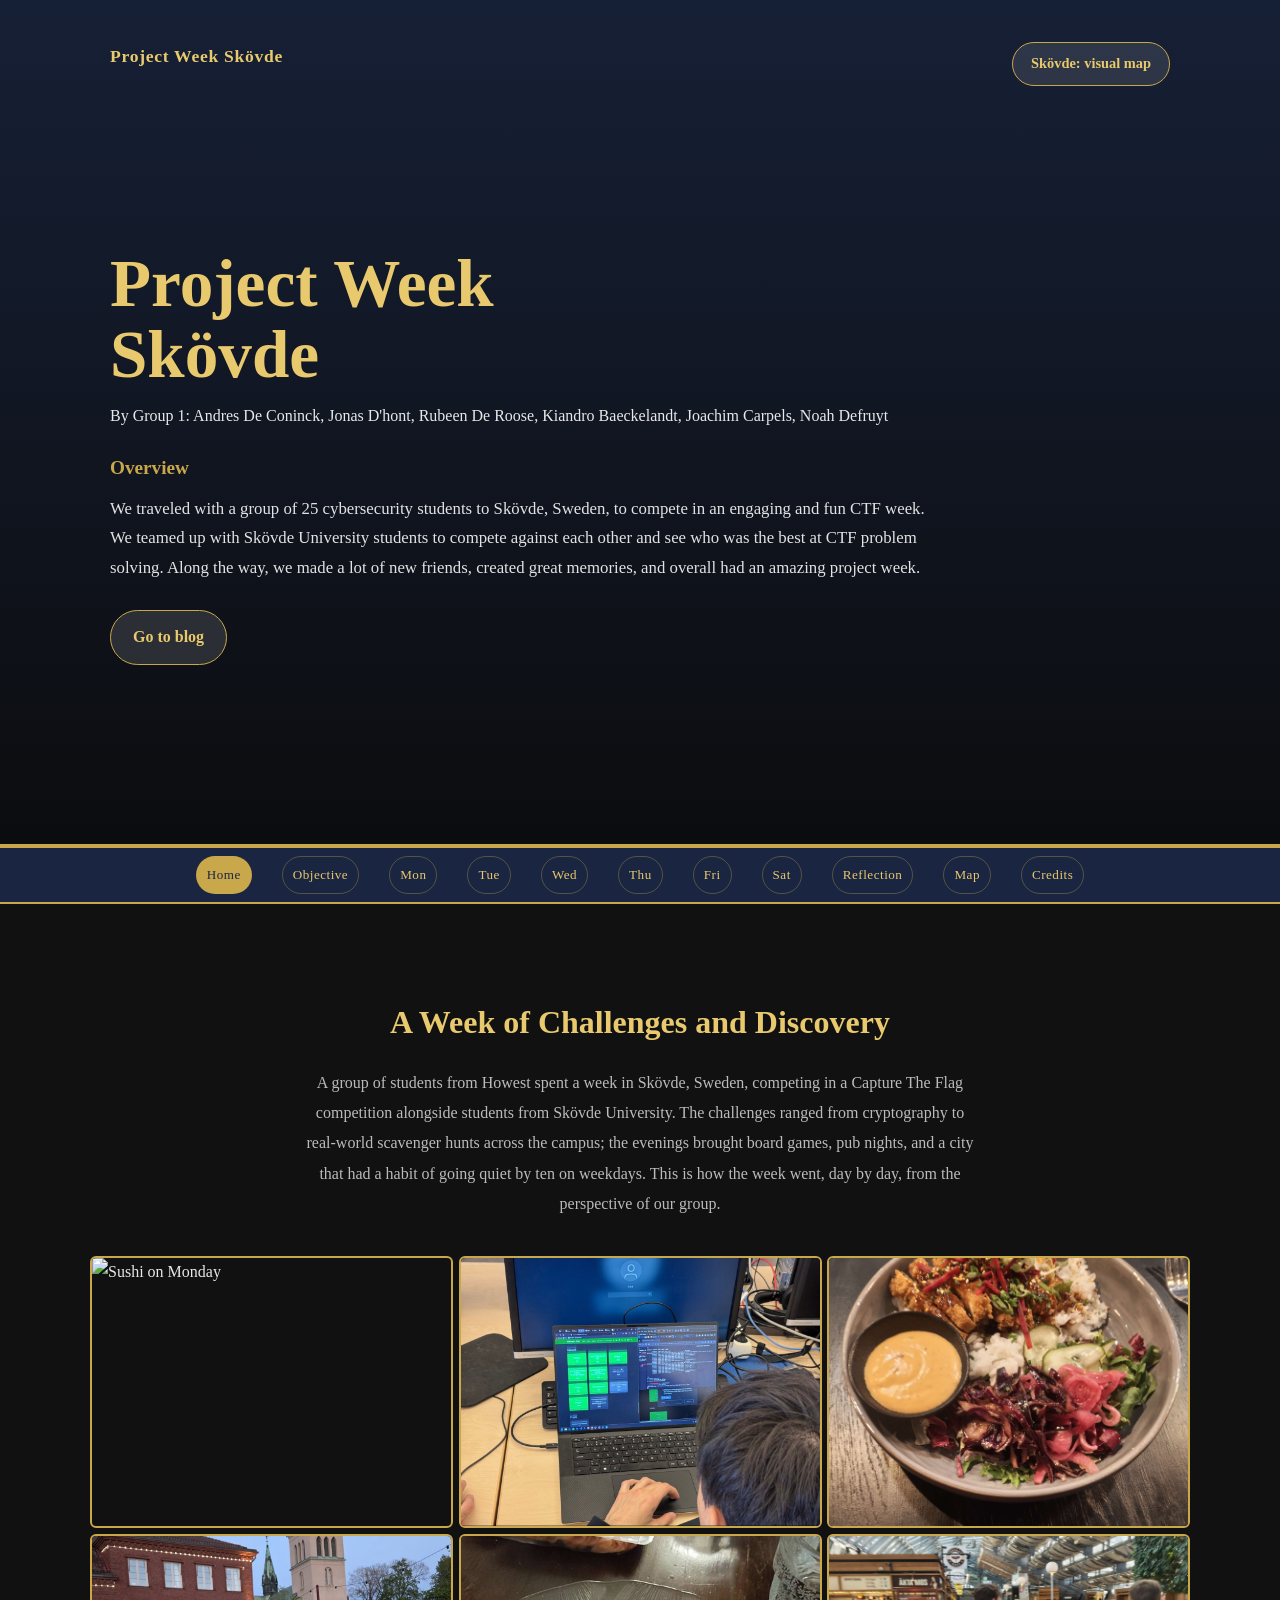
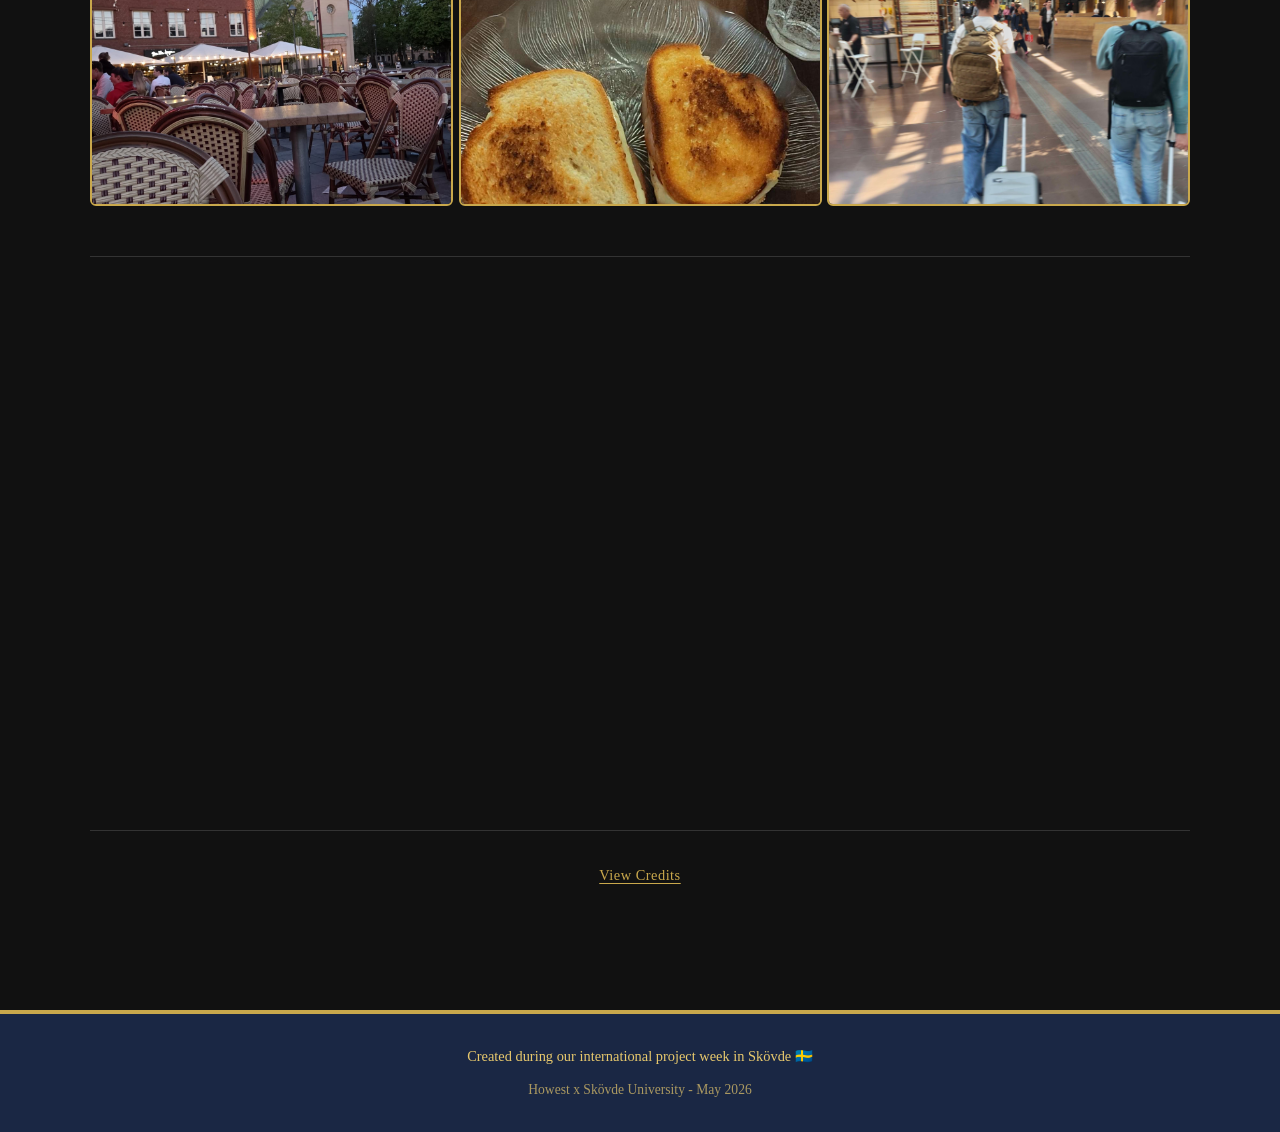
==== commit 44b15455: "Merge rubeen/main-structure: multi-page site architecture" ====
--- a/index.html
+++ b/index.html
@@ -3,39 +3,71 @@
 <head>
   <meta charset="UTF-8">
   <meta name="viewport" content="width=device-width, initial-scale=1.0">
-  <title>Our International Project in Skovde</title>
+  <title>Our International Project in Skövde</title>
   <link rel="stylesheet" href="css/global.css">
+  <link rel="stylesheet" href="css/interactions.css">
   <link rel="icon" href="data:image/svg+xml,<svg xmlns='http://www.w3.org/2000/svg' viewBox='0 0 16 10'><rect width='16' height='10' fill='%230052A5'/><rect x='4' width='2' height='10' fill='%23FECB00'/><rect y='4' width='16' height='2' fill='%23FECB00'/></svg>">
 </head>
 <body>
 
-  <div class="hero">
+  <div class="hero hero-enhanced">
     <div class="hero-overlay"></div>
-    <div class="hero-text">
-      <h1>Our International Project in Skovde</h1>
-      <p>One week of learning, culture, teamwork, and experiences in Sweden 🇸🇪</p>
-      <p class="byline">By Group 1: Andres De Coninck, Jonas D'hont, Rubeen De Roose, Kiandro Baeckelandt, Joachim Carpels, Noah Defruyt</p>
-      <a class="map-link" href="./skovde-visualised.html">🗺 Skovde: Visualised</a>
+    <div class="hero-inner">
+      <div class="hero-top">
+        <p class="hero-brand">Project Week Skövde</p>
+        <a class="map-link" href="./skovde-visualised.html">Skövde: visual map</a>
+      </div>
+      <div class="hero-content">
+        <h1>Project Week<br>Skövde</h1>
+        <p class="byline">By Group 1: Andres De Coninck, Jonas D'hont, Rubeen De Roose, Kiandro Baeckelandt, Joachim Carpels, Noah Defruyt</p>
+        <div class="hero-overview">
+          <h3>Overview</h3>
+          <p>We traveled with a group of 25 cybersecurity students to Skövde, Sweden, to compete in an engaging and fun CTF week. We teamed up with Skövde University students to compete against each other and see who was the best at CTF problem solving. Along the way, we made a lot of new friends, created great memories, and overall had an amazing project week.</p>
+        </div>
+        <a class="hero-cta" href="#blog">Go to blog</a>
+      </div>
     </div>
   </div>
 
-  <div class="container">
+  <nav class="site-nav" aria-label="Site navigation">
+    <div class="site-nav-inner">
+      <a href="./index.html" class="active">Home</a>
+      <a href="./objective.html">Objective</a>
+      <a href="./days/monday.html">Mon</a>
+      <a href="./days/tuesday.html">Tue</a>
+      <a href="./days/wednesday.html">Wed</a>
+      <a href="./days/thursday.html">Thu</a>
+      <a href="./days/friday.html">Fri</a>
+      <a href="./days/saturday.html">Sat</a>
+      <a href="./reflection.html">Reflection</a>
+      <a href="./skovde-visualised.html">Map</a>
+      <a href="./credits.html">Credits</a>
+    </div>
+  </nav>
+
+  <div class="container" id="blog">
 
     <div class="intro">
       <h2>A Week of Challenges and Discovery</h2>
-      <p>A group of students from Howest spent a week in Skovde, Sweden, competing in a Capture The Flag competition alongside students from Skovde University. The challenges ranged from cryptography to real-world scavenger hunts across the campus, the evenings brought board games, pub nights, and a city that had a habit of going quiet by ten on weekdays. This is how the week went, day by day, from the perspective of our group.</p>
+      <p>A group of students from Howest spent a week in Skövde, Sweden, competing in a Capture The Flag competition alongside students from Skövde University. The challenges ranged from cryptography to real-world scavenger hunts across the campus; the evenings brought board games, pub nights, and a city that had a habit of going quiet by ten on weekdays. This is how the week went, day by day, from the perspective of our group.</p>
     </div>
 
     <div class="collage">
       <img src="./assets/images/monday/sushi.jpg" alt="Sushi on Monday">
       <img src="./assets/images/tuesday/dinsdag4.jpg" alt="CTF challenges">
       <img src="./assets/images/wednesday/chicken-katsu.jpg" alt="Chicken katsu">
-      <img src="./assets/images/thursday/thursday_bar.jpeg" alt="Thursday CTF lab">
+      <img src="./assets/images/thursday/thursday_bar.jpeg" alt="Thursday in the city">
       <img src="./assets/images/saturday/yummy_croque.jpg" alt="Breakfast on Saturday">
       <img src="./assets/images/saturday/gothenburg_station.jpg" alt="Gothenburg station">
     </div>
 
     <div class="day-grid">
+
+      <a class="day-entry" href="./objective.html">
+        <span class="icon">🎯</span>
+        <h3>Project Objective</h3>
+        <p class="date">Why we were here</p>
+      </a>
 
       <a class="day-entry" href="./days/monday.html">
         <span class="icon">🍣</span>
@@ -51,7 +83,7 @@
 
       <a class="day-entry" href="./days/wednesday.html">
         <span class="icon">🍱</span>
-        <h3>Wednesday - Exploring Skovde</h3>
+        <h3>Wednesday - Exploring Skövde</h3>
         <p class="date">7 May 2026</p>
       </a>
 
@@ -73,6 +105,18 @@
         <p class="date">10 May 2026</p>
       </a>
 
+      <a class="day-entry" href="./reflection.html">
+        <span class="icon">💭</span>
+        <h3>Reflection</h3>
+        <p class="date">Looking back on the week</p>
+      </a>
+
+      <a class="day-entry" href="./skovde-visualised.html">
+        <span class="icon">🗺</span>
+        <h3>Skövde: Visual Map</h3>
+        <p class="date">Interactive map</p>
+      </a>
+
     </div>
 
     <div class="credits-link">
@@ -81,10 +125,18 @@
 
   </div>
 
+  <div class="lightbox" id="lightbox" aria-hidden="true">
+    <button class="lightbox-close" id="lightboxClose" aria-label="Close image preview">&times;</button>
+    <img id="lightboxImage" src="" alt="">
+  </div>
+
+  <button class="back-to-top" id="backToTop" aria-label="Back to top">↑</button>
+
   <footer>
-    <p>Created during our international project week in Skovde 🇸🇪</p>
-    <p>Howest x Skovde University - May 2026</p>
+    <p>Created during our international project week in Skövde 🇸🇪</p>
+    <p>Howest x Skövde University - May 2026</p>
   </footer>
 
+  <script src="js/interactions.js"></script>
 </body>
-</html>+</html>
--- a/css/global.css
+++ b/css/global.css
@@ -96,7 +96,7 @@
 /* CONTAINER */
 .container {
   width: 90%;
-  max-width: 960px;
+  max-width: 1100px;
   margin: 0 auto;
   padding: 40px 0;
 }
--- a/css/interactions.css
+++ b/css/interactions.css
@@ -0,0 +1,240 @@
+:root {
+  --site-nav-height: 56px;
+}
+
+.site-nav {
+  position: sticky;
+  top: 0;
+  z-index: 1200;
+  height: var(--site-nav-height);
+  display: flex;
+  align-items: center;
+  background: rgba(26, 39, 68, 0.94);
+  border-bottom: 2px solid var(--gold);
+  backdrop-filter: blur(6px);
+}
+
+.site-nav-inner {
+  width: 92%;
+  max-width: 1100px;
+  margin: 0 auto;
+  display: flex;
+  align-items: center;
+  justify-content: center;
+  gap: 6px;
+  overflow-x: auto;
+  scrollbar-width: thin;
+  padding: 0 4px;
+}
+
+.site-nav a {
+  color: var(--gold-light);
+  text-decoration: none;
+  font-size: 0.82rem;
+  padding: 6px 10px;
+  border-radius: 999px;
+  white-space: nowrap;
+  border: 1px solid rgba(201, 168, 76, 0.35);
+  transition: background 0.2s, color 0.2s;
+}
+
+.site-nav a:hover,
+.site-nav a.active {
+  background: var(--gold);
+  color: var(--navy);
+}
+
+.zoomable {
+  cursor: zoom-in;
+  transition: transform 0.18s ease, box-shadow 0.18s ease;
+  transform: perspective(700px) rotateX(var(--tilt-x, 0deg)) rotateY(var(--tilt-y, 0deg)) scale(var(--img-scale, 1));
+  transform-origin: center;
+  will-change: transform;
+}
+
+.reveal-on-scroll {
+  opacity: 0;
+  transform: translateY(22px);
+  transition: opacity 0.55s ease, transform 0.55s ease;
+}
+
+.reveal-on-scroll.is-visible {
+  opacity: 1;
+  transform: translateY(0);
+}
+
+.lightbox {
+  position: fixed;
+  inset: 0;
+  display: none;
+  align-items: center;
+  justify-content: center;
+  background: rgba(10, 10, 10, 0.92);
+  z-index: 9999;
+  padding: 24px;
+}
+
+.lightbox.open {
+  display: flex;
+}
+
+.lightbox img {
+  max-width: min(1100px, 95vw);
+  max-height: 88vh;
+  border-radius: 10px;
+  border: 2px solid var(--gold);
+  box-shadow: 0 12px 28px rgba(0, 0, 0, 0.45);
+}
+
+.lightbox-close {
+  position: absolute;
+  top: 16px;
+  right: 18px;
+  background: transparent;
+  border: 0;
+  color: var(--gold-light);
+  font-size: 2rem;
+  line-height: 1;
+  cursor: pointer;
+}
+
+.back-to-top {
+  position: fixed;
+  right: 18px;
+  bottom: 20px;
+  width: 46px;
+  height: 46px;
+  border-radius: 50%;
+  border: none;
+  background: var(--gold);
+  color: var(--navy);
+  font-size: 1.3rem;
+  cursor: pointer;
+  box-shadow: 0 8px 16px rgba(0, 0, 0, 0.35);
+  opacity: 0;
+  transform: translateY(8px);
+  pointer-events: none;
+  transition: opacity 0.2s ease, transform 0.2s ease;
+  z-index: 1300;
+}
+
+.back-to-top.visible {
+  opacity: 1;
+  transform: translateY(0);
+  pointer-events: auto;
+}
+
+.hero-enhanced {
+  min-height: calc(100vh - var(--site-nav-height));
+  height: auto;
+  align-items: stretch;
+}
+
+.hero-inner {
+  position: relative;
+  z-index: 1;
+  width: 90%;
+  max-width: 1100px;
+  margin: 0 auto;
+  padding: 28px 20px 40px;
+  display: flex;
+  flex-direction: column;
+  min-height: calc(100vh - var(--site-nav-height));
+}
+
+.hero-top {
+  display: flex;
+  align-items: center;
+  justify-content: space-between;
+  gap: 16px;
+  margin-bottom: 24px;
+}
+
+.hero-brand {
+  color: var(--gold-light);
+  font-size: 1.1rem;
+  font-weight: bold;
+  letter-spacing: 0.04em;
+}
+
+.hero-content {
+  margin-top: auto;
+  margin-bottom: auto;
+  text-align: left;
+}
+
+.hero-content h1 {
+  font-size: clamp(2.4rem, 6vw, 4.2rem);
+  line-height: 1.05;
+  color: var(--gold-light);
+  margin-bottom: 12px;
+}
+
+.hero-overview {
+  margin-top: 20px;
+  max-width: 820px;
+}
+
+.hero-overview h3 {
+  color: var(--gold);
+  font-size: 1.2rem;
+  margin-bottom: 8px;
+}
+
+.hero-overview p {
+  color: rgba(255, 255, 255, 0.88);
+  font-size: 1.05rem;
+  line-height: 1.75;
+}
+
+.hero-cta {
+  display: inline-block;
+  margin-top: 28px;
+  background: rgba(255, 255, 255, 0.12);
+  color: var(--gold-light);
+  text-decoration: none;
+  font-weight: bold;
+  padding: 12px 22px;
+  border-radius: 999px;
+  border: 1px solid var(--gold);
+  transition: background 0.2s, transform 0.18s;
+}
+
+.hero-cta:hover {
+  background: rgba(255, 255, 255, 0.22);
+}
+
+.hero-cta.clicked {
+  animation: ctaPulse 340ms ease;
+}
+
+@keyframes ctaPulse {
+  0% { transform: scale(1); }
+  45% { transform: scale(1.06); }
+  100% { transform: scale(1); }
+}
+
+.reflection-photo {
+  width: 100%;
+  max-height: 520px;
+  object-fit: cover;
+  border-radius: 10px;
+  border: 2px solid var(--gold);
+}
+
+.reflection-row {
+  display: flex;
+  flex-direction: column;
+  gap: 24px;
+}
+
+@media (max-width: 700px) {
+  .hero-top {
+    flex-wrap: wrap;
+  }
+
+  .site-nav a {
+    font-size: 0.75rem;
+    padding: 5px 8px;
+  }
+}
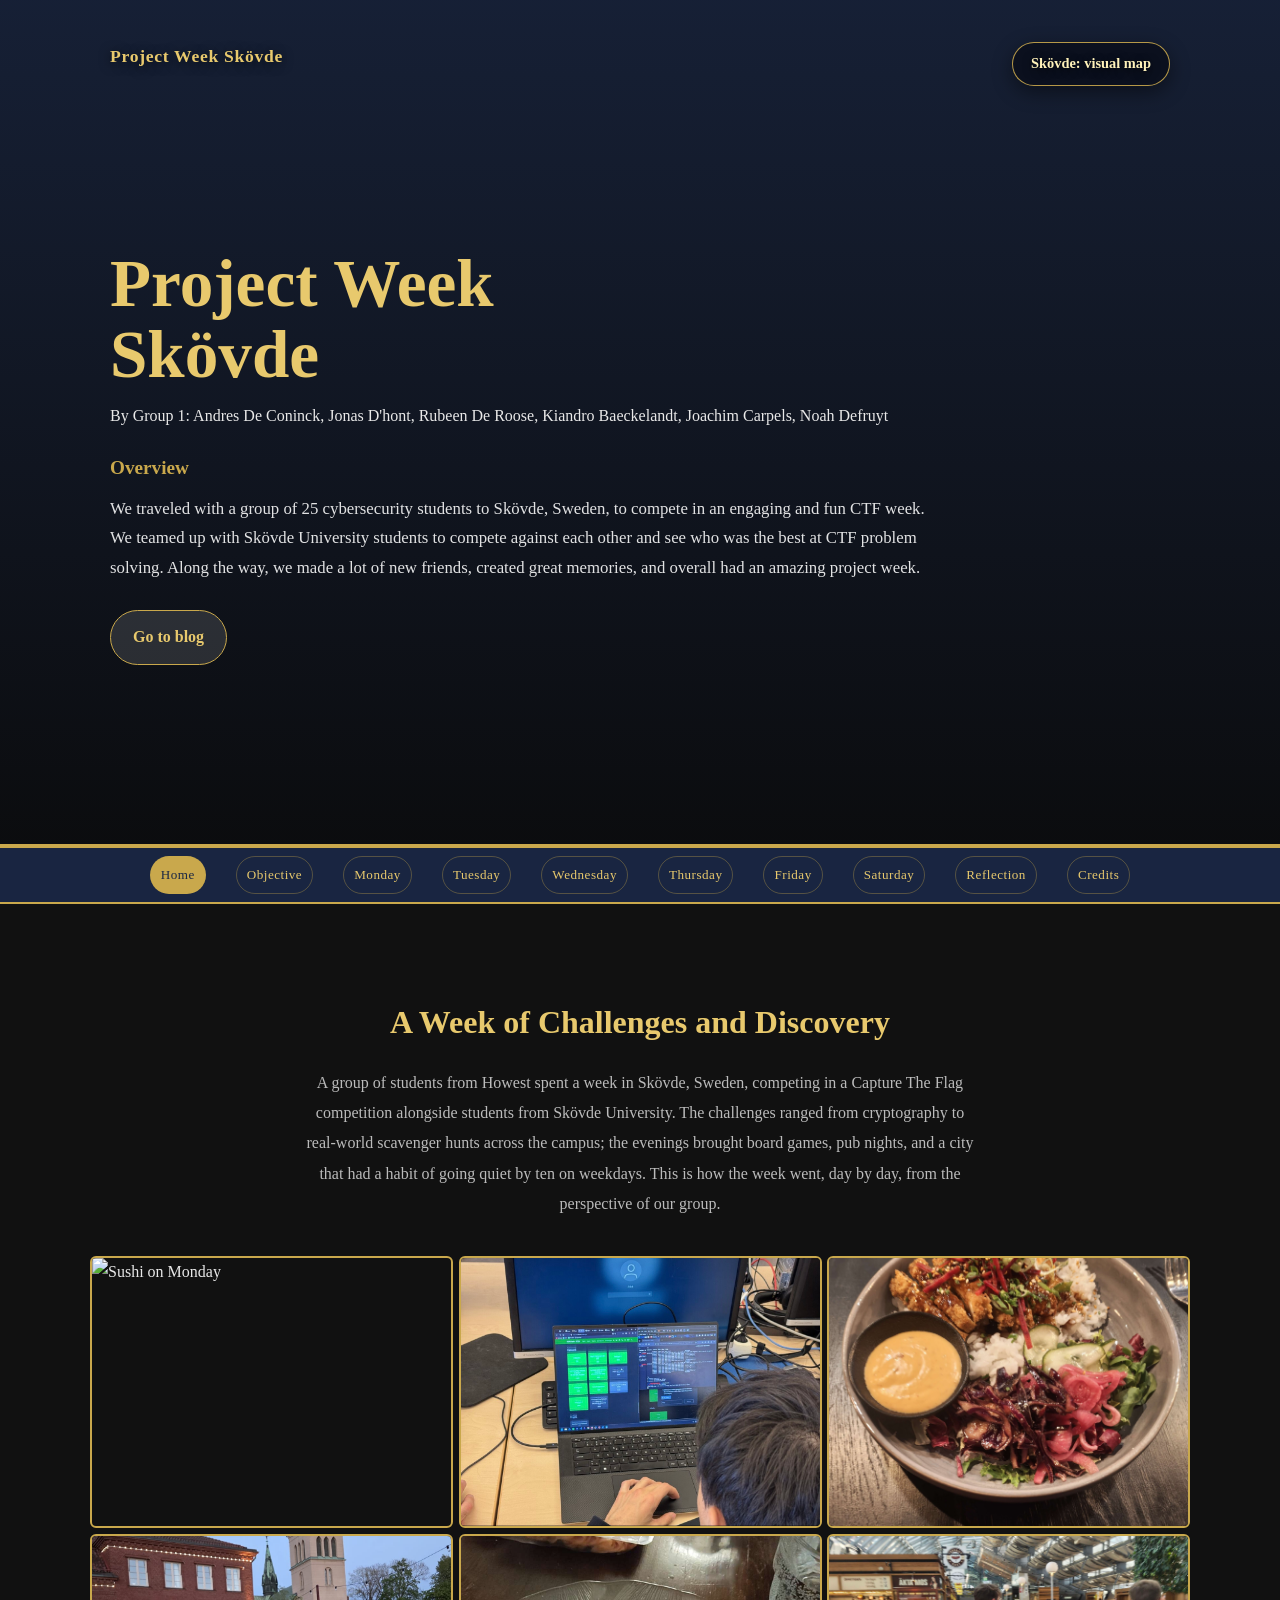
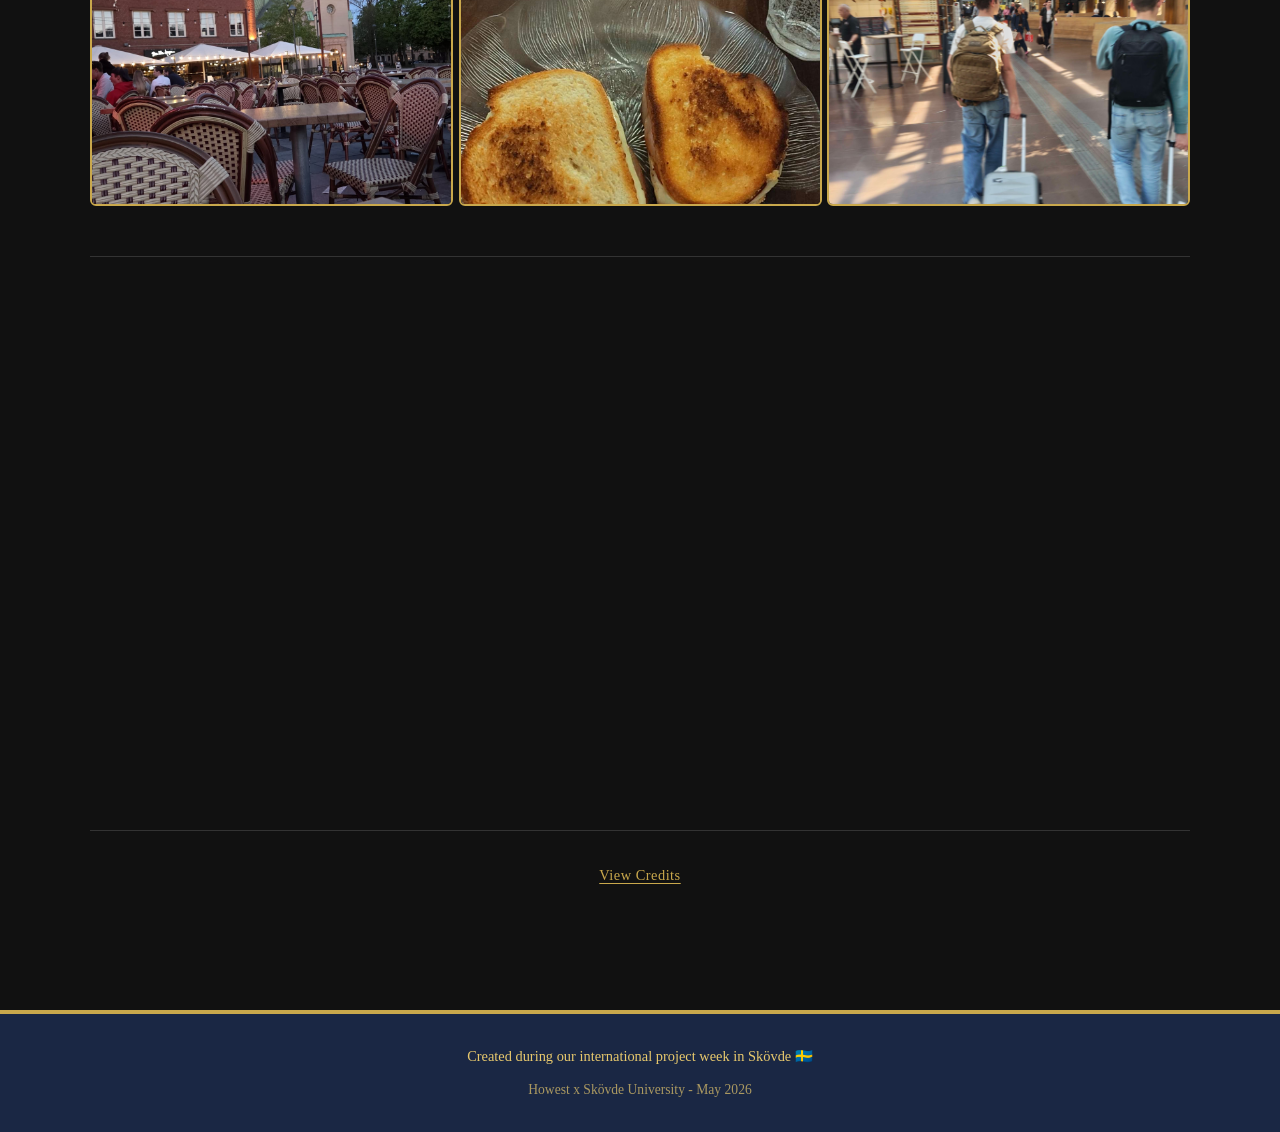
==== commit aab9f741: "Merge" ====
--- a/index.html
+++ b/index.html
@@ -33,14 +33,13 @@
     <div class="site-nav-inner">
       <a href="./index.html" class="active">Home</a>
       <a href="./objective.html">Objective</a>
-      <a href="./days/monday.html">Mon</a>
-      <a href="./days/tuesday.html">Tue</a>
-      <a href="./days/wednesday.html">Wed</a>
-      <a href="./days/thursday.html">Thu</a>
-      <a href="./days/friday.html">Fri</a>
-      <a href="./days/saturday.html">Sat</a>
+      <a href="./days/monday.html">Monday</a>
+      <a href="./days/tuesday.html">Tuesday</a>
+      <a href="./days/wednesday.html">Wednesday</a>
+      <a href="./days/thursday.html">Thursday</a>
+      <a href="./days/friday.html">Friday</a>
+      <a href="./days/saturday.html">Saturday</a>
       <a href="./reflection.html">Reflection</a>
-      <a href="./skovde-visualised.html">Map</a>
       <a href="./credits.html">Credits</a>
     </div>
   </nav>
--- a/css/interactions.css
+++ b/css/interactions.css
@@ -155,6 +155,19 @@
   font-size: 1.1rem;
   font-weight: bold;
   letter-spacing: 0.04em;
+  text-shadow: 0 2px 12px rgba(0, 0, 0, 0.7);
+}
+
+.map-link {
+  background: rgba(8, 12, 24, 0.75);
+  border: 1px solid rgba(201, 168, 76, 0.9);
+  box-shadow: 0 6px 20px rgba(0, 0, 0, 0.45);
+  color: #fff2ba;
+  text-shadow: 0 2px 10px rgba(0, 0, 0, 0.7);
+}
+
+.map-link:hover {
+  background: rgba(8, 12, 24, 0.92);
 }
 
 .hero-content {
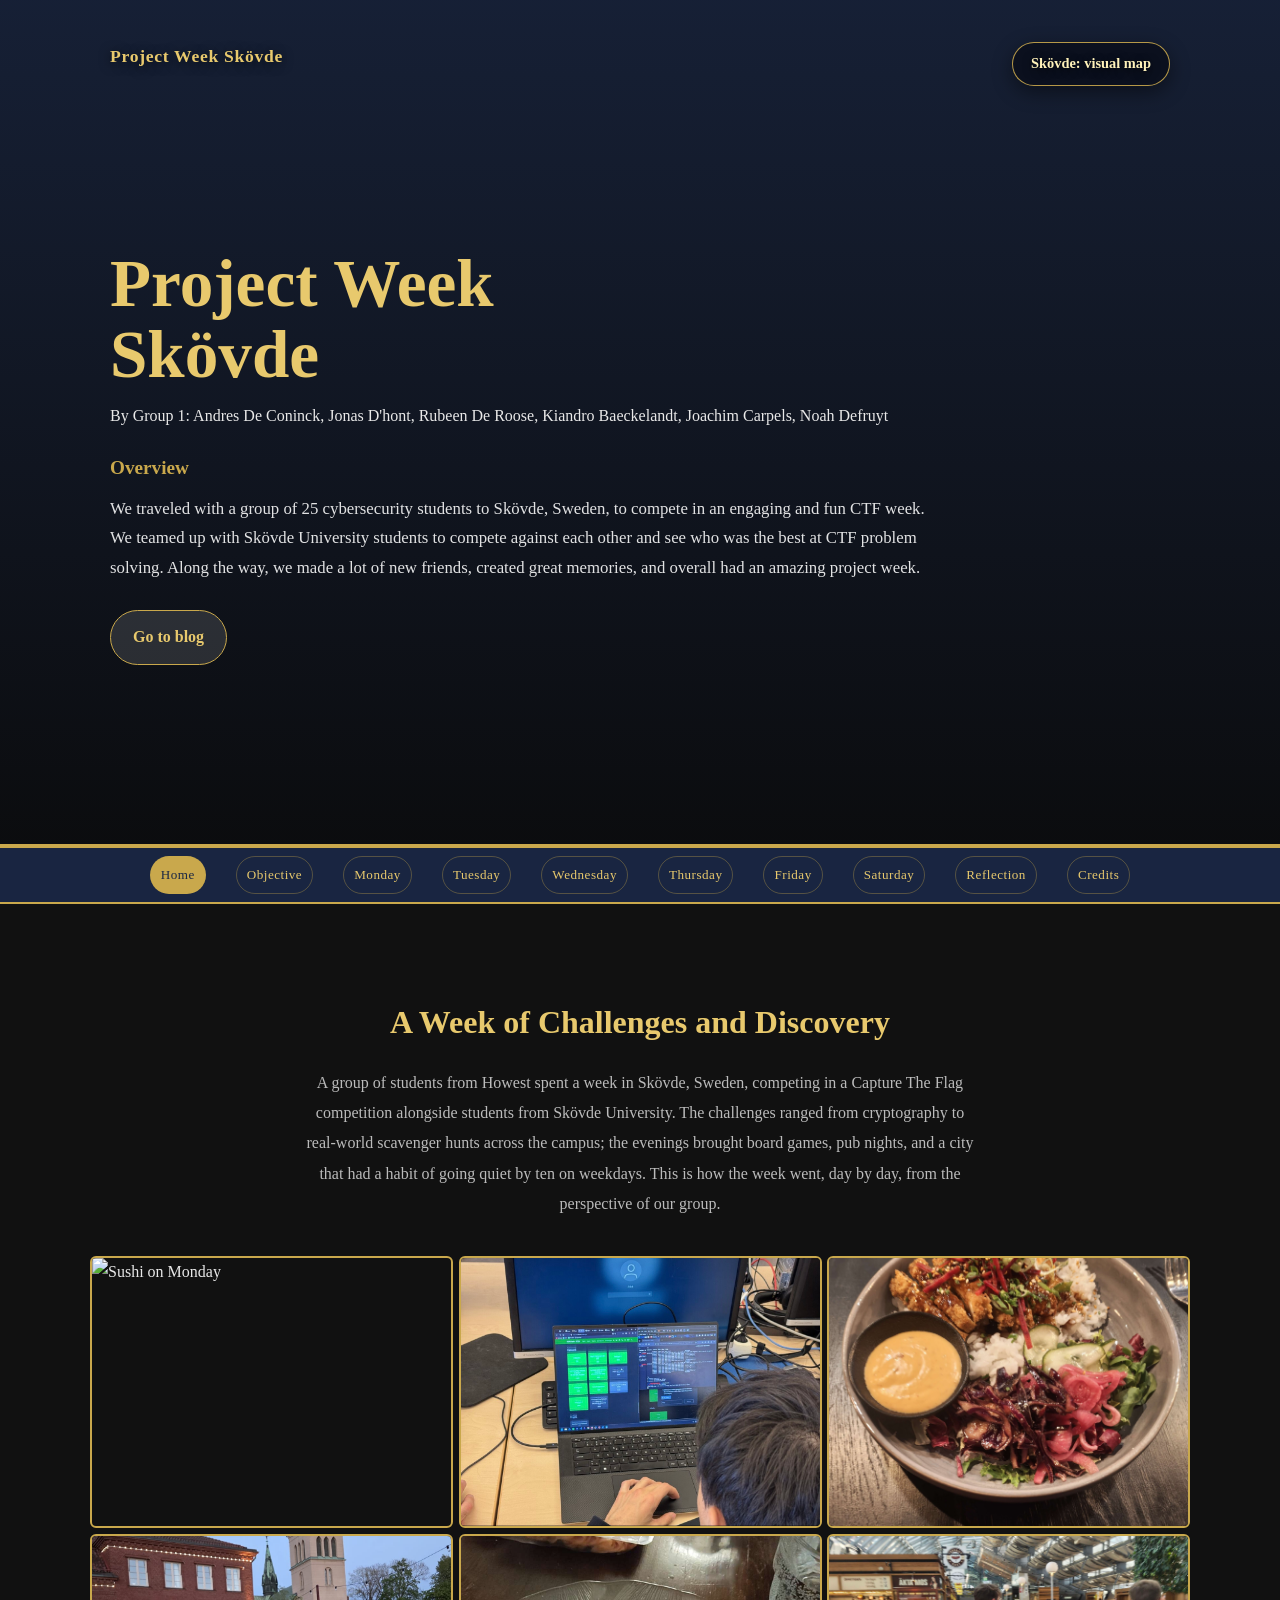
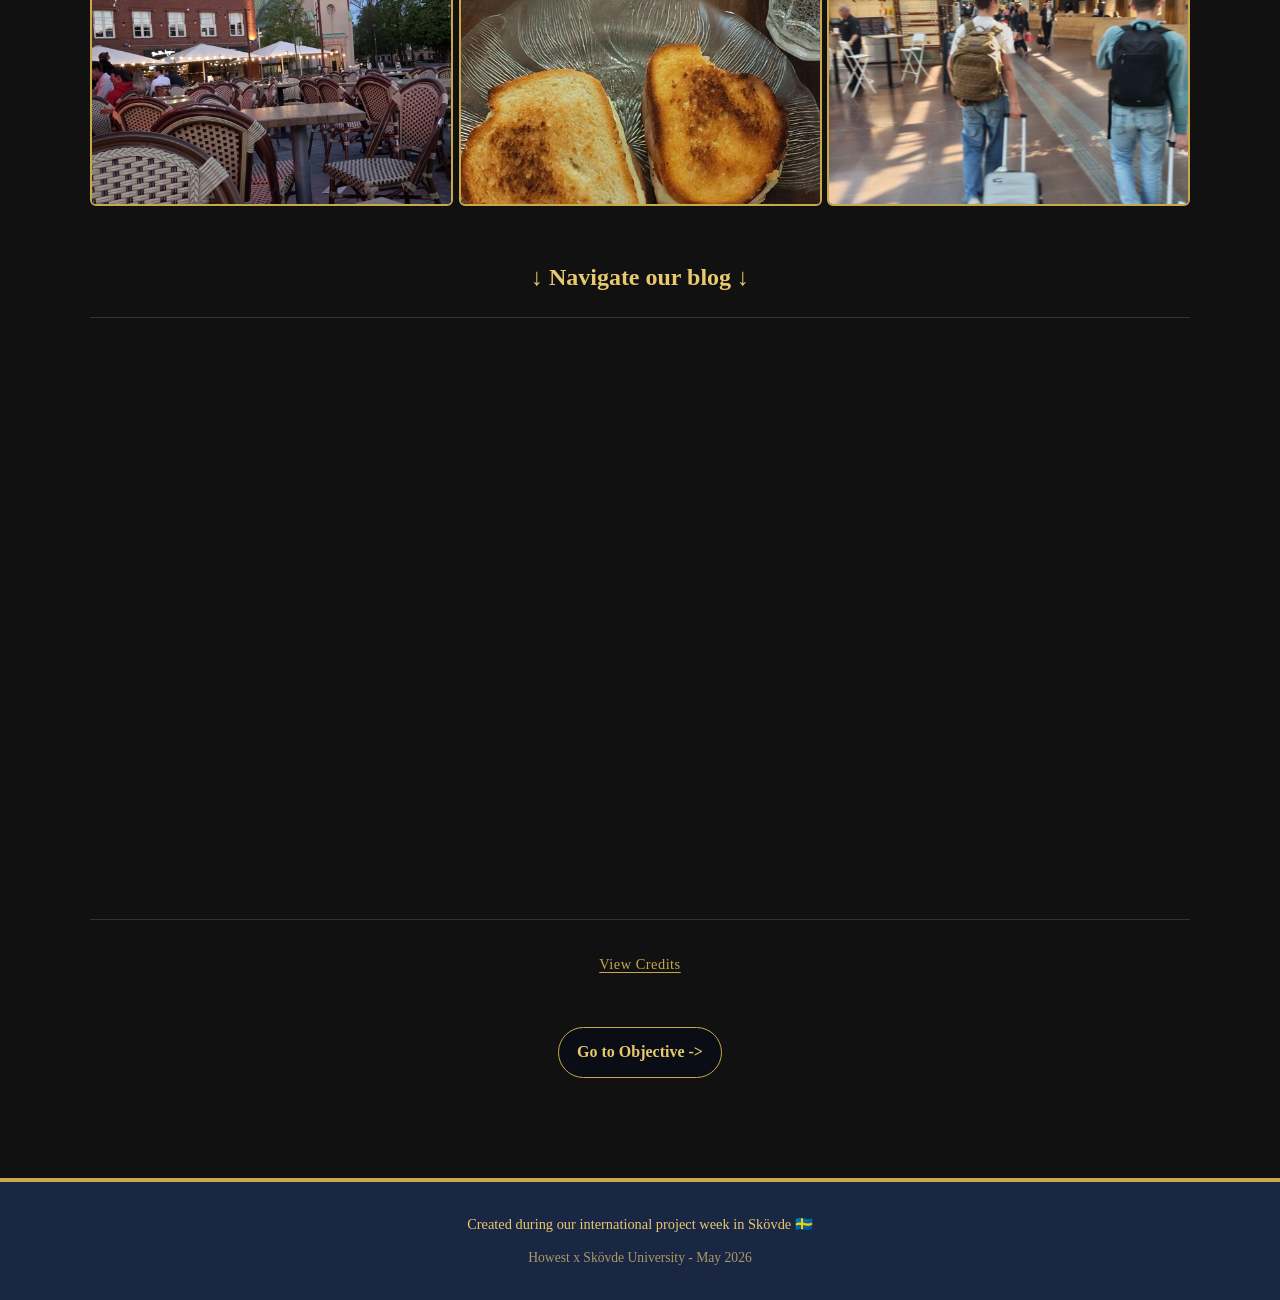
==== commit dcb7cfc9: "Fixes" ====
--- a/index.html
+++ b/index.html
@@ -60,6 +60,10 @@
       <img src="./assets/images/saturday/gothenburg_station.jpg" alt="Gothenburg station">
     </div>
 
+    <h2 style="text-align: center; margin: 10px 0 18px; color: var(--gold-light); font-size: 1.5rem;">
+      ↓ Navigate our blog ↓
+    </h2>
+
     <div class="day-grid">
 
       <a class="day-entry" href="./objective.html">
@@ -76,7 +80,7 @@
 
       <a class="day-entry" href="./days/tuesday.html">
         <span class="icon">💻</span>
-        <h3>Tuesday - Challenges Begin</h3>
+        <h3>Day 2 - Continuation of the CTF week and movienight</h3>
         <p class="date">6 May 2026</p>
       </a>
 
@@ -122,6 +126,10 @@
       <a href="./credits.html">View Credits</a>
     </div>
 
+    <div class="next-page-wrap">
+      <a class="next-page-btn" href="./objective.html">Go to Objective -&gt;</a>
+    </div>
+
   </div>
 
   <div class="lightbox" id="lightbox" aria-hidden="true">
--- a/css/interactions.css
+++ b/css/interactions.css
@@ -221,6 +221,28 @@
   animation: ctaPulse 340ms ease;
 }
 
+.next-page-wrap {
+  margin-top: 28px;
+  text-align: center;
+}
+
+.next-page-btn {
+  display: inline-block;
+  padding: 10px 18px;
+  border-radius: 999px;
+  text-decoration: none;
+  font-weight: bold;
+  color: var(--gold-light);
+  border: 1px solid var(--gold);
+  background: rgba(8, 12, 24, 0.72);
+  transition: background 0.2s ease, transform 0.16s ease;
+}
+
+.next-page-btn:hover {
+  background: rgba(8, 12, 24, 0.9);
+  transform: translateY(-1px);
+}
+
 @keyframes ctaPulse {
   0% { transform: scale(1); }
   45% { transform: scale(1.06); }
